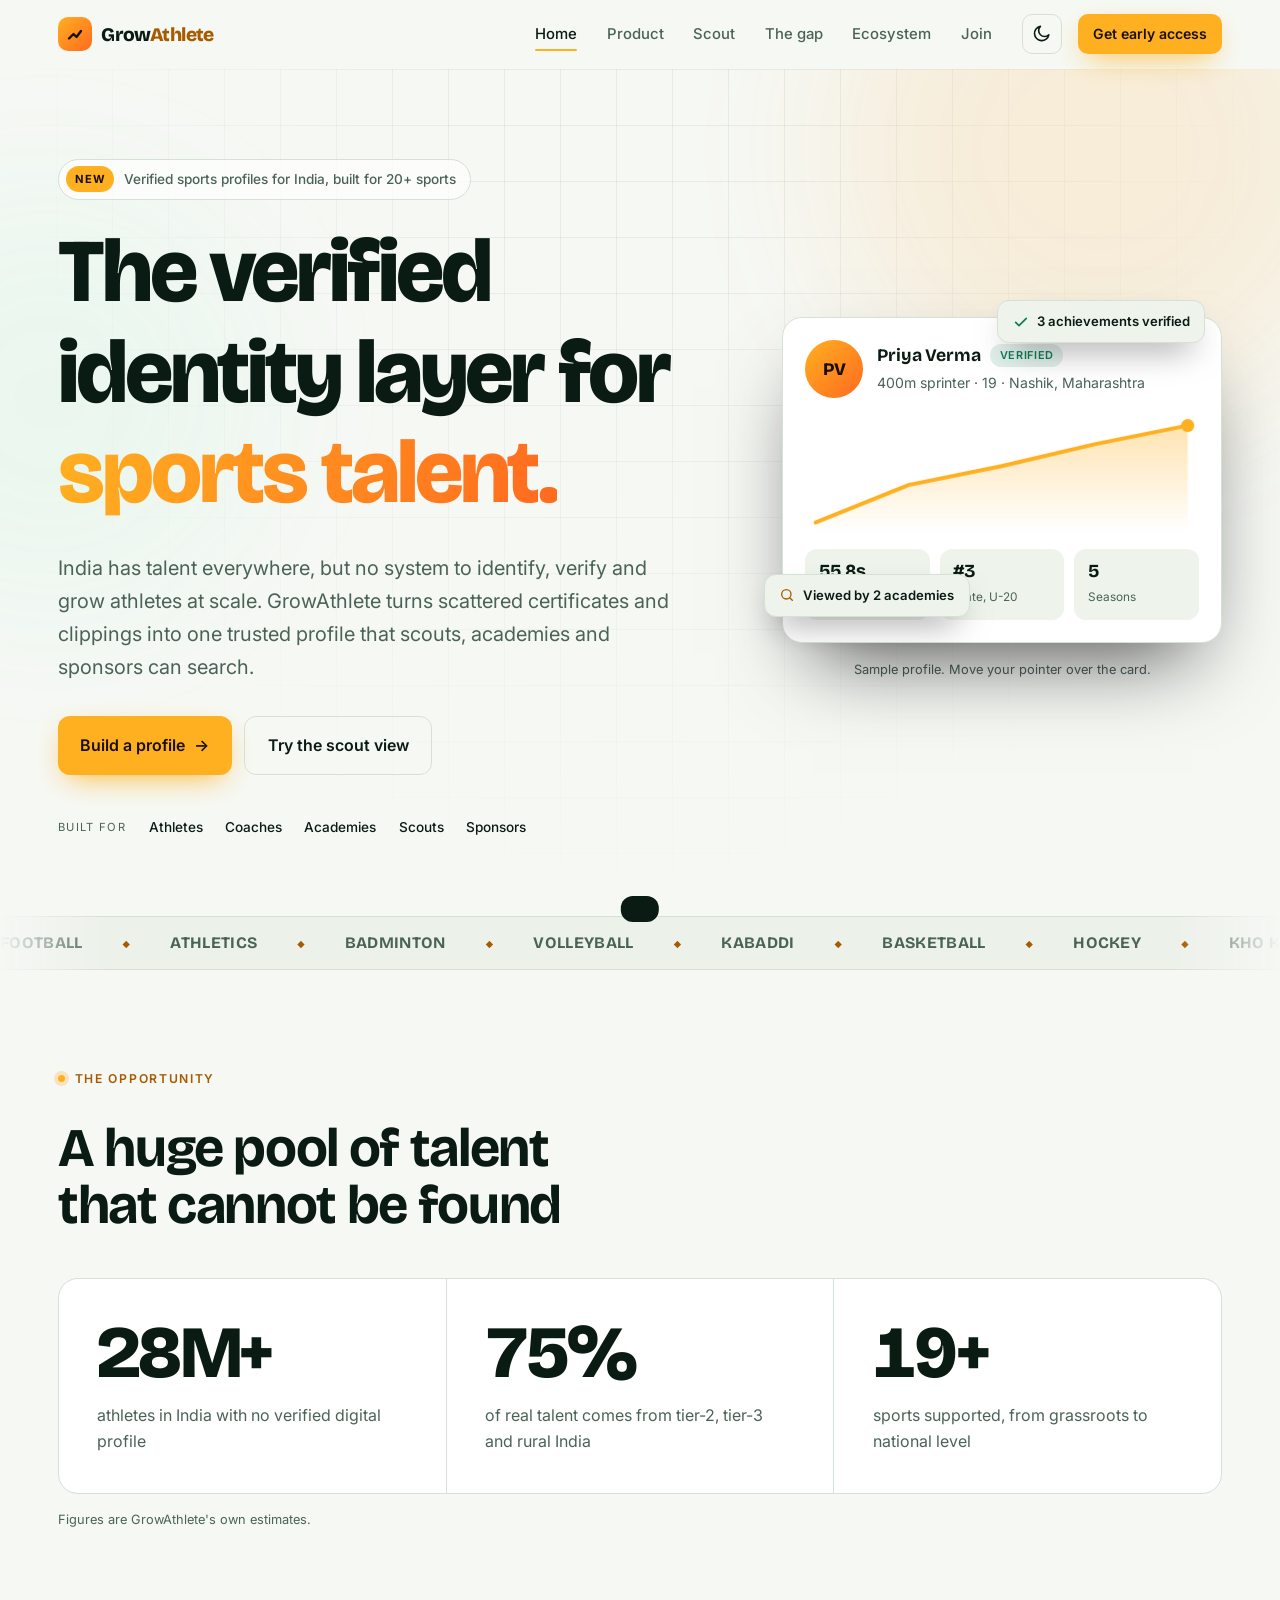
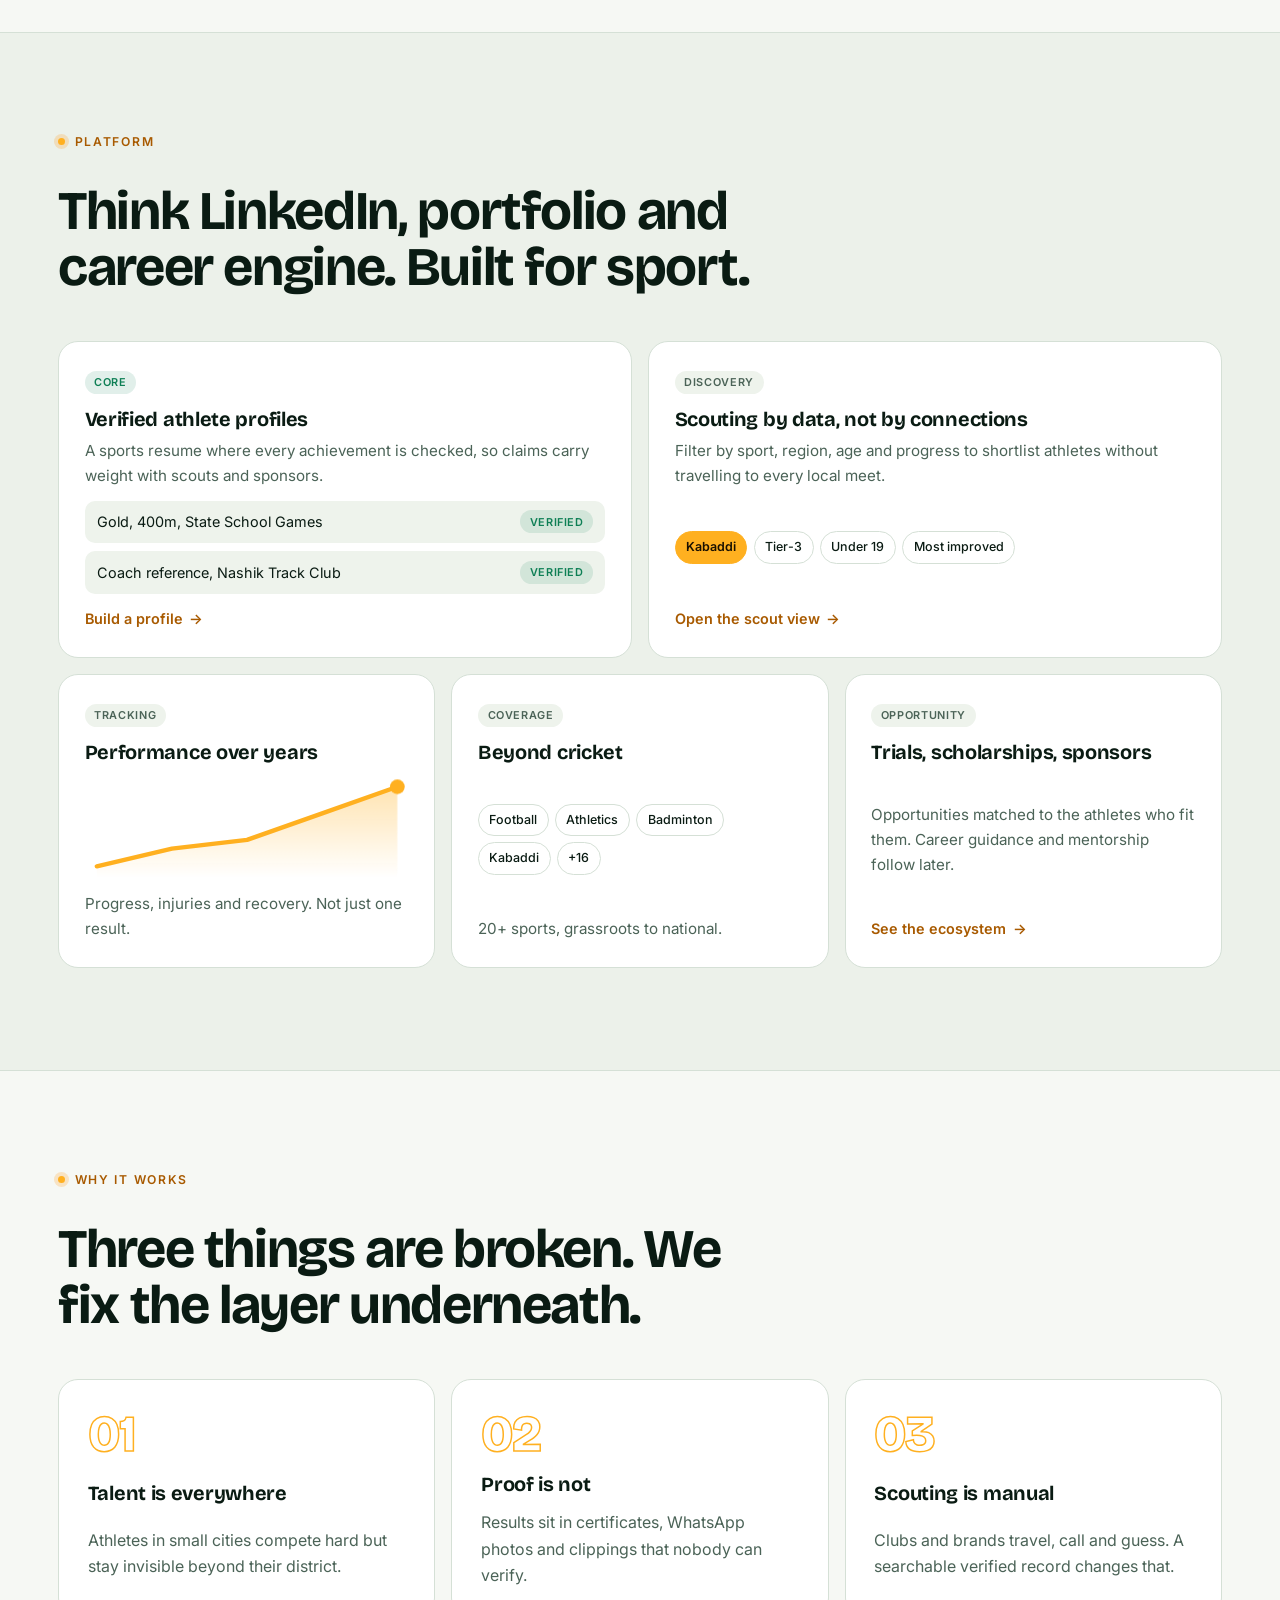
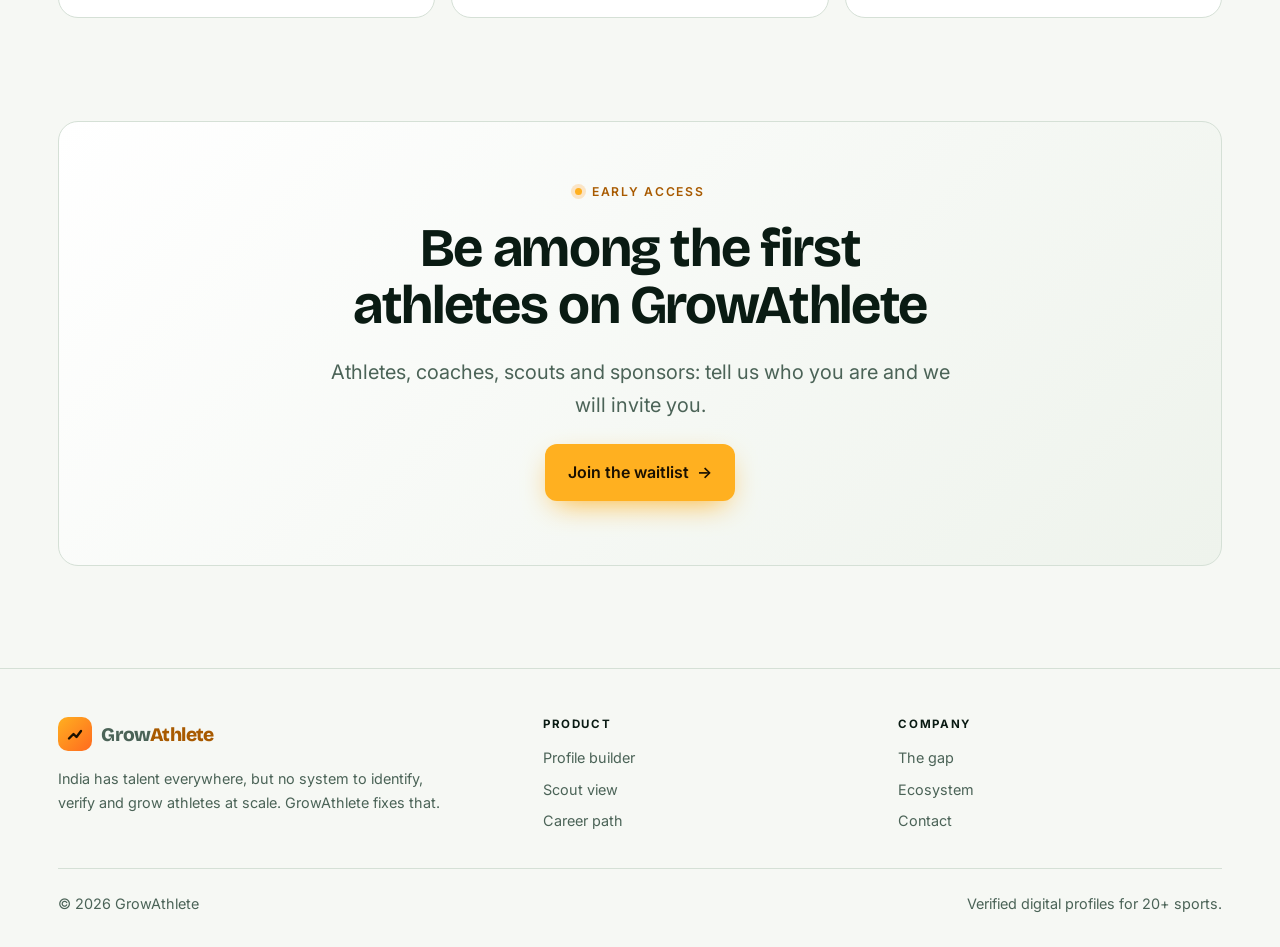
==== index.html @ 87b1ee72 "Add GrowAthlete multi-page website Six pages (home, product, scout, the gap, ecosystem, join) with s" ====
<!doctype html>
<html lang="en">
<head>
<meta charset="utf-8">
<meta name="viewport" content="width=device-width, initial-scale=1">
<title>GrowAthlete | The verified identity layer for sports talent</title>
<meta name="description" content="GrowAthlete creates verified digital profiles for athletes across 20+ sports, so coaches, academies, scouts and sponsors can find talent anywhere in India.">
<link rel="preconnect" href="https://fonts.googleapis.com">
<link rel="preconnect" href="https://fonts.gstatic.com" crossorigin>
<link href="https://fonts.googleapis.com/css2?family=Bricolage+Grotesque:wght@600;700;800&family=Inter:wght@400;500;600&display=swap" rel="stylesheet">
<link rel="stylesheet" href="css/style.css">
<script src="js/theme.js"></script>
</head>
<body data-page="home">
<div id="site-header"></div>

<main>
<section class="hero">
  <div class="bgfx"><div class="blob a"></div><div class="blob b"></div></div>
  <div class="wrap hero-grid">
    <div>
      <p class="badge"><b>New</b> Verified sports profiles for India, built for 20+ sports</p>
      <h1>
        <span class="l"><span style="--d:0">The verified</span></span>
        <span class="l"><span style="--d:1">identity layer for</span></span>
        <span class="l"><span style="--d:2" class="grad">sports talent.</span></span>
      </h1>
      <p class="lede">India has talent everywhere, but no system to identify, verify and grow athletes at scale. GrowAthlete turns scattered certificates and clippings into one trusted profile that scouts, academies and sponsors can search.</p>
      <div class="cta">
        <a class="btn btn-primary" href="product.html">Build a profile <span class="arr">→</span></a>
        <a class="btn btn-line" href="scout.html">Try the scout view</a>
      </div>
      <div class="built"><span>Built for</span><b>Athletes</b><b>Coaches</b><b>Academies</b><b>Scouts</b><b>Sponsors</b></div>
    </div>
    <div class="stage" id="stage">
      <div class="card hcard" id="hcard">
        <span class="float f1"><svg width="16" height="16" style="color:var(--good)"><use href="#i-check"/></svg>3 achievements verified</span>
        <div class="pc-head">
          <div class="av">PV</div>
          <div>
            <div class="pc-name">Priya Verma <span class="pill good">Verified</span></div>
            <p class="pc-meta">400m sprinter · 19 · Nashik, Maharashtra</p>
          </div>
        </div>
        <div id="hspark" style="margin-top:1.1rem"></div>
        <div class="kv">
          <div><strong>55.8s</strong><span>Personal best</span></div>
          <div><strong>#3</strong><span>State, U-20</span></div>
          <div><strong>5</strong><span>Seasons</span></div>
        </div>
        <span class="float f2"><svg width="16" height="16" style="color:var(--accent-text)"><use href="#i-search"/></svg>Viewed by 2 academies</span>
      </div>
      <p class="note" style="text-align:center;margin-top:1rem">Sample profile. Move your pointer over the card.</p>
    </div>
  </div>
</section>

<div class="marq" aria-hidden="true"><div class="marq-track" id="marq"></div></div>

<section>
  <div class="wrap">
    <div class="head reveal"><p class="tag">The opportunity</p><h2>A huge pool of talent that cannot be found</h2></div>
    <div class="stats reveal">
      <div class="stat spot"><strong data-count="30" data-suffix="M+">30M+</strong><p>athletes in India with no verified digital profile</p></div>
      <div class="stat spot"><strong data-count="80" data-suffix="%">80%</strong><p>of real talent comes from tier-2, tier-3 and rural India</p></div>
      <div class="stat spot"><strong data-count="20" data-suffix="+">20+</strong><p>sports supported, from grassroots to national level</p></div>
    </div>
    <p class="src reveal">Figures are GrowAthlete's own estimates.</p>
  </div>
</section>

<section class="alt">
  <div class="wrap">
    <div class="head reveal"><p class="tag">Platform</p><h2>Think LinkedIn, portfolio and career engine. Built for sport.</h2></div>
    <div class="bento">
      <a class="card cell spot c1 reveal" href="product.html" style="--i:0">
        <div><span class="pill good">Core</span><h3 style="margin-top:.9rem">Verified athlete profiles</h3><p style="margin-top:.5rem">A sports resume where every achievement is checked, so claims carry weight with scouts and sponsors.</p></div>
        <ul class="alist" style="margin:0"><li><span class="t">Gold, 400m, State School Games</span><span class="pill good">Verified</span></li><li><span class="t">Coach reference, Nashik Track Club</span><span class="pill good">Verified</span></li></ul>
        <span class="go">Build a profile <i>→</i></span>
      </a>
      <a class="card cell spot c2 reveal" href="scout.html" style="--i:1">
        <div><span class="pill">Discovery</span><h3 style="margin-top:.9rem">Scouting by data, not by connections</h3><p style="margin-top:.5rem">Filter by sport, region, age and progress to shortlist athletes without travelling to every local meet.</p></div>
        <div class="mini"><span class="chip" aria-pressed="true">Kabaddi</span><span class="chip">Tier-3</span><span class="chip">Under 19</span><span class="chip">Most improved</span></div>
        <span class="go">Open the scout view <i>→</i></span>
      </a>
      <a class="card cell spot c3 reveal" href="product.html" style="--i:2">
        <div><span class="pill">Tracking</span><h3 style="margin-top:.9rem">Performance over years</h3></div>
        <div id="bspark"></div>
        <p>Progress, injuries and recovery. Not just one result.</p>
      </a>
      <a class="card cell spot c4 reveal" href="scout.html" style="--i:3">
        <div><span class="pill">Coverage</span><h3 style="margin-top:.9rem">Beyond cricket</h3></div>
        <div class="mini"><span class="chip">Football</span><span class="chip">Athletics</span><span class="chip">Badminton</span><span class="chip">Kabaddi</span><span class="chip">+16</span></div>
        <p>20+ sports, grassroots to national.</p>
      </a>
      <a class="card cell spot c5 reveal" href="ecosystem.html" style="--i:4">
        <div><span class="pill">Opportunity</span><h3 style="margin-top:.9rem">Trials, scholarships, sponsors</h3></div>
        <p>Opportunities matched to the athletes who fit them. Career guidance and mentorship follow later.</p>
        <span class="go">See the ecosystem <i>→</i></span>
      </a>
    </div>
  </div>
</section>

<section>
  <div class="wrap">
    <div class="head reveal"><p class="tag">Why it works</p><h2>Three things are broken. We fix the layer underneath.</h2></div>
    <div class="thesis">
      <div class="card th spot reveal" style="--i:0"><span class="n">01</span><h3>Talent is everywhere</h3><p>Athletes in small cities compete hard but stay invisible beyond their district.</p></div>
      <div class="card th spot reveal" style="--i:1"><span class="n">02</span><h3>Proof is not</h3><p>Results sit in certificates, WhatsApp photos and clippings that nobody can verify.</p></div>
      <div class="card th spot reveal" style="--i:2"><span class="n">03</span><h3>Scouting is manual</h3><p>Clubs and brands travel, call and guess. A searchable verified record changes that.</p></div>
    </div>
  </div>
</section>

<section style="padding-top:0">
  <div class="wrap">
    <div class="card cta-band reveal">
      <p class="tag" style="margin:0">Early access</p>
      <h2>Be among the first athletes on GrowAthlete</h2>
      <p class="lede">Athletes, coaches, scouts and sponsors: tell us who you are and we will invite you.</p>
      <a class="btn btn-primary" href="join.html">Join the waitlist <span class="arr">→</span></a>
    </div>
  </div>
</section>
</main>

<div id="site-footer"></div>
<script src="js/data.js"></script>
<script src="js/main.js"></script>
<script src="js/home.js"></script>
</body>
</html>
---- css/style.css ----
/* GrowAthlete shared styles.
   Concept: investor-grade product site. Near-black pitch ground, a faint engineering grid, one floodlight-gold accent,
   big grotesque headlines, bento layouts and live product demos instead of stock imagery. */
:root {
  --bg: #06100C;
  --bg2: #0A1812;
  --surface: #0F2119;
  --surface2: #15302A;
  --ink: #EEF6F1;
  --ink-soft: #94AEA0;
  --line: #1E3A2E;
  --accent: #FFB020;
  --accent2: #FF6A1F;
  --accent-ink: #1A1000;
  --accent-text: #FFB020;
  --good: #4FE3A0;
  --good-bg: rgba(79, 227, 160, .14);
  --warn: #FF8A5C;
  --glow: rgba(255, 176, 32, .18);
  --grid: rgba(238, 246, 241, .05);
  --font-display: "Bricolage Grotesque", "Arial Black", system-ui, sans-serif;
  --font-body: "Inter", system-ui, -apple-system, "Segoe UI", sans-serif;
  --radius: 20px;
  color-scheme: dark;
}
@media (prefers-color-scheme: light) {
  :root:not([data-theme="dark"]) {
    --bg: #F6F8F4; --bg2: #ECF1EA; --surface: #FFFFFF; --surface2: #EEF3EC; --ink: #0A1B13; --ink-soft: #4B6357;
    --line: #D5E0D6; --accent-text: #A85A00; --good: #0E7F55; --good-bg: rgba(14, 127, 85, .12); --warn: #C2461A;
    --glow: rgba(255, 150, 20, .22); --grid: rgba(10, 27, 19, .06); color-scheme: light;
  }
}
:root[data-theme="light"] {
  --bg: #F6F8F4; --bg2: #ECF1EA; --surface: #FFFFFF; --surface2: #EEF3EC; --ink: #0A1B13; --ink-soft: #4B6357;
  --line: #D5E0D6; --accent-text: #A85A00; --good: #0E7F55; --good-bg: rgba(14, 127, 85, .12); --warn: #C2461A;
  --glow: rgba(255, 150, 20, .22); --grid: rgba(10, 27, 19, .06); color-scheme: light;
}

*, *::before, *::after { box-sizing: border-box; }
html { scroll-behavior: smooth; scroll-padding-top: 5.5rem; }
body { margin: 0; background: var(--bg); color: var(--ink); font: 400 1rem/1.65 var(--font-body); -webkit-font-smoothing: antialiased; overflow-x: hidden; }
img, svg { max-width: 100%; }
button, input, select { font: inherit; color: inherit; }
button { cursor: pointer; }
a { color: inherit; }
p { margin: 0; }
:focus-visible { outline: 3px solid var(--accent); outline-offset: 3px; border-radius: 6px; }
h1, h2, h3, h4 { font-family: var(--font-display); margin: 0; text-wrap: balance; line-height: 1.04; font-weight: 700; letter-spacing: -.025em; }
h1 { font-size: clamp(2.6rem, 7vw, 5.6rem); font-weight: 800; letter-spacing: -.035em; }
h2 { font-size: clamp(2rem, 4.4vw, 3.4rem); }
h3 { font-size: 1.25rem; letter-spacing: -.015em; }
.wrap { width: 100%; max-width: 1200px; margin-inline: auto; padding-inline: max(18px, env(safe-area-inset-left, 0px)) max(18px, env(safe-area-inset-right, 0px)); }
section { padding-block: clamp(3.5rem, 8vw, 6.5rem); position: relative; }
.alt { background: var(--bg2); border-block: 1px solid var(--line); }
.tag { display: inline-flex; align-items: center; gap: .6rem; font: 600 .76rem/1 var(--font-body); letter-spacing: .14em; text-transform: uppercase; color: var(--accent-text); margin-bottom: 1.1rem; }
.tag::before { content: ""; width: 7px; height: 7px; border-radius: 50%; background: var(--accent); box-shadow: 0 0 0 4px var(--glow); animation: pulse 2.4s ease-in-out infinite; }
@keyframes pulse { 50% { box-shadow: 0 0 0 8px transparent; } }
.lede { color: var(--ink-soft); font-size: clamp(1.05rem, 1.6vw, 1.25rem); max-width: 40rem; }
.head { margin-bottom: 2.8rem; max-width: 48rem; display: grid; gap: 1.1rem; }
.grad { background: linear-gradient(100deg, var(--accent), var(--accent2)); -webkit-background-clip: text; background-clip: text; color: transparent; }

/* Page chrome: progress bar, curtain */
.progress { position: fixed; top: 0; left: 0; height: 3px; width: 100%; transform-origin: 0 50%; transform: scaleX(0); background: linear-gradient(90deg, var(--accent), var(--accent2)); z-index: 80; }
.curtain { display: none; }
.js .curtain { display: block; position: fixed; inset: 0; z-index: 100; background: var(--accent); transform: translateY(100%); pointer-events: none; display: grid; place-items: center; }
.curtain span { font: 800 clamp(1.6rem, 4vw, 2.6rem) var(--font-display); color: var(--accent-ink); letter-spacing: -.03em; }
.curtain.cover { transform: none; transition: none; pointer-events: auto; }
.curtain.done { transform: translateY(-100%); transition: transform .65s cubic-bezier(.77, 0, .18, 1); }
.curtain.in { transform: none; transition: transform .45s cubic-bezier(.77, 0, .18, 1); pointer-events: auto; }

/* Buttons, chips, pills */
.btn { position: relative; overflow: hidden; display: inline-flex; align-items: center; justify-content: center; gap: .55rem; border: 0; border-radius: 12px; padding: .95rem 1.4rem; font-weight: 600; text-decoration: none; transition: transform .2s, box-shadow .2s, border-color .2s, background .2s; white-space: nowrap; }
.btn-primary { background: var(--accent); color: var(--accent-ink); box-shadow: 0 10px 30px -10px var(--accent); }
.btn-primary::after { content: ""; position: absolute; inset: 0; background: linear-gradient(105deg, transparent 30%, rgba(255, 255, 255, .5) 50%, transparent 70%); transform: translateX(-120%); }
.btn-primary:hover { transform: translateY(-2px); box-shadow: 0 16px 36px -10px var(--accent); }
.btn-primary:hover::after { transform: translateX(120%); transition: transform .7s; }
.btn-line { background: transparent; border: 1.5px solid var(--line); color: var(--ink); }
.btn-line:hover { border-color: var(--ink-soft); background: var(--surface); }
.btn-sm { padding: .55rem .95rem; font-size: .88rem; border-radius: 10px; }
.btn .arr { transition: transform .2s; } .btn:hover .arr { transform: translateX(4px); }
.chip { border: 1.5px solid var(--line); background: transparent; border-radius: 999px; padding: .5rem .95rem; font-weight: 500; font-size: .9rem; transition: all .18s; }
.chip:hover { border-color: var(--ink-soft); transform: translateY(-1px); }
.chip[aria-pressed="true"], .chip[aria-selected="true"] { background: var(--accent); border-color: var(--accent); color: var(--accent-ink); font-weight: 600; }
.pill { display: inline-flex; align-items: center; gap: .35rem; font: 600 .68rem/1 var(--font-body); letter-spacing: .06em; text-transform: uppercase; padding: .38rem .6rem; border-radius: 999px; background: var(--surface2); color: var(--ink-soft); }
.pill.good { background: var(--good-bg); color: var(--good); }
.pill.warn { background: rgba(255, 138, 92, .15); color: var(--warn); }
.card { background: var(--surface); border: 1px solid var(--line); border-radius: var(--radius); }
.spot { position: relative; overflow: hidden; }
.spot::before { content: ""; position: absolute; inset: 0; background: radial-gradient(420px circle at var(--mx, 50%) var(--my, 0%), var(--glow), transparent 60%); opacity: 0; transition: opacity .3s; pointer-events: none; }
.spot:hover::before { opacity: 1; }
.spot > * { position: relative; }

/* Header */
header.site { position: sticky; top: 0; z-index: 50; border-bottom: 1px solid transparent; transition: background .3s, border-color .3s, backdrop-filter .3s; }
header.site.scrolled { background: color-mix(in srgb, var(--bg) 78%, transparent); backdrop-filter: blur(16px) saturate(1.4); border-color: var(--line); }
.nav { display: flex; align-items: center; gap: 1rem; padding-block: .85rem; }
.logo { font: 800 1.2rem var(--font-display); letter-spacing: -.03em; text-decoration: none; display: inline-flex; align-items: center; gap: .6rem; margin-right: auto; }
.logo i { width: 2.1rem; height: 2.1rem; border-radius: 10px; background: linear-gradient(135deg, var(--accent), var(--accent2)); display: grid; place-items: center; }
.logo b { color: var(--accent-text); font-weight: 800; }
.links { display: flex; gap: .15rem; }
.links a { text-decoration: none; padding: .5rem .85rem; border-radius: 10px; font-weight: 500; font-size: .93rem; color: var(--ink-soft); position: relative; transition: color .2s, background .2s; }
.links a:hover { color: var(--ink); background: var(--surface); }
.links a.on { color: var(--ink); }
.links a.on::after { content: ""; position: absolute; left: .85rem; right: .85rem; bottom: .2rem; height: 2px; background: var(--accent); border-radius: 2px; }
.icon-btn { width: 2.5rem; height: 2.5rem; border-radius: 10px; border: 1.5px solid var(--line); background: transparent; display: grid; place-items: center; transition: border-color .2s, transform .2s; }
.icon-btn:hover { border-color: var(--ink-soft); transform: rotate(12deg); }
.icon-btn svg { width: 1.2rem; height: 1.2rem; }
.burger { display: none; }
@media (max-width: 960px) {
  .burger { display: grid; }
  .links { position: absolute; top: 100%; left: 0; right: 0; flex-direction: column; background: var(--bg); border-bottom: 1px solid var(--line); padding: .6rem max(18px, env(safe-area-inset-left, 0px)) 1rem; display: none; }
  header.site.open .links { display: flex; animation: drop .25s ease-out; }
  header.site.open { background: var(--bg); }
  .links a { padding: .8rem .6rem; font-size: 1.05rem; }
  .links a.on::after { display: none; } .links a.on { color: var(--accent-text); }
  .nav .btn-sm { display: none; }
}
@keyframes drop { from { opacity: 0; transform: translateY(-8px); } }

/* Backdrop: grid + aurora */
.bgfx { position: absolute; inset: 0; overflow: hidden; pointer-events: none; }
.bgfx::before { content: ""; position: absolute; inset: 0; background-image: linear-gradient(var(--grid) 1px, transparent 1px), linear-gradient(90deg, var(--grid) 1px, transparent 1px); background-size: 56px 56px; mask-image: radial-gradient(ellipse at 50% 0%, #000 20%, transparent 72%); -webkit-mask-image: radial-gradient(ellipse at 50% 0%, #000 20%, transparent 72%); }
.blob { position: absolute; border-radius: 50%; filter: blur(80px); opacity: .55; animation: drift 18s ease-in-out infinite alternate; }
.blob.a { width: 520px; height: 520px; background: var(--glow); top: -180px; right: -80px; }
.blob.b { width: 420px; height: 420px; background: rgba(79, 227, 160, .12); top: 120px; left: -160px; animation-duration: 24s; animation-direction: alternate-reverse; }
@keyframes drift { to { transform: translate(60px, 40px) scale(1.15); } }

/* Hero */
.hero { padding-block: clamp(3rem, 7vw, 6rem) clamp(3rem, 6vw, 5rem); overflow: hidden; }
.hero-grid { position: relative; display: grid; grid-template-columns: minmax(0, 1.2fr) minmax(0, .8fr); gap: clamp(2rem, 5vw, 4rem); align-items: center; }
.badge { display: inline-flex; align-items: center; gap: .6rem; padding: .4rem .9rem .4rem .45rem; border: 1px solid var(--line); border-radius: 999px; background: color-mix(in srgb, var(--surface) 70%, transparent); font-size: .85rem; font-weight: 500; color: var(--ink-soft); margin-bottom: 1.6rem; }
.badge b { background: var(--accent); color: var(--accent-ink); font-size: .7rem; letter-spacing: .08em; text-transform: uppercase; padding: .25rem .55rem; border-radius: 999px; }
.hero h1 .l { display: block; overflow: hidden; padding-bottom: .08em; }
.hero h1 .l > span { display: inline-block; animation: rise .9s cubic-bezier(.2, .8, .2, 1) both; animation-delay: calc(var(--d, 0) * 110ms + 350ms); }
@keyframes rise { from { transform: translateY(105%); } }
.hero .lede { margin-top: 1.6rem; animation: fade .8s .9s both; }
.cta { display: flex; flex-wrap: wrap; gap: .8rem; margin-top: 2rem; animation: fade .8s 1.05s both; }
@keyframes fade { from { opacity: 0; transform: translateY(14px); } }
.built { margin-top: 2.6rem; display: flex; flex-wrap: wrap; gap: .5rem 1.4rem; align-items: center; color: var(--ink-soft); font-size: .85rem; animation: fade .8s 1.2s both; }
.built span { text-transform: uppercase; letter-spacing: .12em; font-size: .7rem; }
.built b { font-weight: 500; color: var(--ink); }
.stage { perspective: 1100px; position: relative; }
.hcard { padding: 1.4rem; transition: transform .25s ease-out; transform-style: preserve-3d; box-shadow: 0 40px 80px -30px rgba(0, 0, 0, .7); animation: fade 1s .6s both; }
.hcard .float { position: absolute; padding: .6rem .9rem; border-radius: 12px; font-weight: 600; font-size: .82rem; display: flex; gap: .5rem; align-items: center; background: var(--surface2); border: 1px solid var(--line); box-shadow: 0 16px 34px -14px rgba(0, 0, 0, .6); transform: translateZ(50px); animation: bob 5s ease-in-out infinite; z-index: 2; }
.hcard .f1 { top: -1.1rem; right: 1rem; } .hcard .f2 { bottom: 1.6rem; left: -1.2rem; animation-delay: -2.5s; }
@keyframes bob { 50% { translate: 0 -8px; } }
@media (max-width: 960px) { .hero-grid { grid-template-columns: 1fr; } .hcard .f2 { left: .4rem; } }

.marq { border-block: 1px solid var(--line); background: var(--bg2); overflow: hidden; padding-block: 1.05rem; mask-image: linear-gradient(90deg, transparent, #000 8%, #000 92%, transparent); -webkit-mask-image: linear-gradient(90deg, transparent, #000 8%, #000 92%, transparent); }
.marq-track { display: flex; gap: 2.5rem; width: max-content; animation: marq 45s linear infinite; font: 700 1rem var(--font-display); color: var(--ink-soft); text-transform: uppercase; letter-spacing: .02em; }
.marq:hover .marq-track { animation-play-state: paused; }
.marq-track span::after { content: "◆"; margin-left: 2.5rem; color: var(--accent-text); font-size: .6em; vertical-align: .2em; }
@keyframes marq { to { transform: translateX(-50%); } }

/* Stats */
.stats { display: grid; grid-template-columns: repeat(3, minmax(0, 1fr)); gap: 1px; background: var(--line); border: 1px solid var(--line); border-radius: var(--radius); overflow: hidden; }
.stat { background: var(--surface); padding: clamp(1.5rem, 3vw, 2.4rem); }
.stat strong { display: block; font: 800 clamp(2.8rem, 6vw, 4.6rem)/1 var(--font-display); letter-spacing: -.04em; font-variant-numeric: tabular-nums; }
.stat p { color: var(--ink-soft); margin-top: .7rem; max-width: 18rem; }
.src { margin-top: .9rem; font-size: .8rem; color: var(--ink-soft); }
@media (max-width: 760px) { .stats { grid-template-columns: 1fr; } }

/* Bento */
.bento { display: grid; grid-template-columns: repeat(6, minmax(0, 1fr)); gap: 1rem; }
.cell { padding: 1.6rem; display: grid; gap: .8rem; align-content: space-between; text-decoration: none; transition: transform .25s, border-color .25s; min-height: 250px; }
.cell:hover { transform: translateY(-5px); border-color: var(--accent); }
.cell h3 { margin-top: .2rem; } .cell p { color: var(--ink-soft); font-size: .95rem; }
.cell .go { font-weight: 600; font-size: .9rem; color: var(--accent-text); display: inline-flex; gap: .4rem; align-items: center; }
.cell .go i { font-style: normal; transition: transform .2s; } .cell:hover .go i { transform: translateX(5px); }
.c1 { grid-column: span 3; } .c2 { grid-column: span 3; } .c3 { grid-column: span 2; } .c4 { grid-column: span 2; } .c5 { grid-column: span 2; }
.mini { display: flex; flex-wrap: wrap; gap: .4rem; }
.mini .chip { font-size: .78rem; padding: .3rem .65rem; pointer-events: none; }
@media (max-width: 900px) { .bento { grid-template-columns: repeat(2, minmax(0, 1fr)); } .c1, .c2 { grid-column: span 2; } .c3, .c4, .c5 { grid-column: span 1; } }
@media (max-width: 560px) { .bento { grid-template-columns: 1fr; } .c1, .c2, .c3, .c4, .c5 { grid-column: auto; } }

/* Thesis */
.thesis { display: grid; grid-template-columns: repeat(3, minmax(0, 1fr)); gap: 1rem; }
.th { padding: 1.8rem; display: grid; gap: .9rem; }
.th .n { font: 800 3.2rem/1 var(--font-display); color: transparent; -webkit-text-stroke: 1.5px var(--accent); letter-spacing: -.04em; }
.th p { color: var(--ink-soft); }
@media (max-width: 860px) { .thesis { grid-template-columns: 1fr; } }

/* Sub-page hero */
.phero { padding-block: clamp(3.2rem, 7vw, 5.5rem) clamp(2rem, 4vw, 3rem); overflow: hidden; }
.phero .wrap { position: relative; }
.phero h1 { font-size: clamp(2.4rem, 5.6vw, 4.4rem); max-width: 18ch; }
.phero .lede { margin-top: 1.4rem; }
.crumbs { font-size: .85rem; color: var(--ink-soft); margin-bottom: 1.4rem; display: flex; gap: .5rem; }
.crumbs a { text-decoration: none; } .crumbs a:hover { color: var(--ink); }

/* Profile card parts */
.pc-head { display: flex; gap: .9rem; align-items: center; }
.av { width: 3.6rem; height: 3.6rem; border-radius: 50%; display: grid; place-items: center; font: 800 1.1rem var(--font-display); background: linear-gradient(135deg, var(--accent), var(--accent2)); color: var(--accent-ink); flex: none; }
.pc-name { font: 700 1.1rem/1.2 var(--font-display); letter-spacing: -.01em; display: flex; flex-wrap: wrap; gap: .4rem .6rem; align-items: center; }
.pc-meta { color: var(--ink-soft); font-size: .88rem; margin-top: .2rem; }
.spark { width: 100%; height: auto; display: block; overflow: visible; }
.spark .ln { stroke-dasharray: 1; stroke-dashoffset: 1; animation: draw 1.4s .3s cubic-bezier(.3, .7, .2, 1) forwards; }
.spark .ar, .spark .dt { opacity: 0; animation: fade2 .8s 1.1s forwards; }
@keyframes draw { to { stroke-dashoffset: 0; } } @keyframes fade2 { to { opacity: 1; } }
.kv { display: grid; grid-template-columns: repeat(3, minmax(0, 1fr)); gap: .6rem; margin-top: 1rem; }
.kv div { background: var(--surface2); border-radius: 12px; padding: .75rem .85rem; }
.kv strong { display: block; font: 700 1.15rem/1.1 var(--font-display); font-variant-numeric: tabular-nums; }
.kv span { font-size: .74rem; color: var(--ink-soft); }
.alist { list-style: none; padding: 0; margin: 1rem 0 0; display: grid; gap: .5rem; }
.alist li { display: flex; gap: .6rem; align-items: center; font-size: .9rem; padding: .6rem .75rem; background: var(--surface2); border-radius: 10px; animation: pop .4s cubic-bezier(.2, .8, .2, 1); }
.alist li span.t { flex: 1; min-width: 0; overflow-wrap: anywhere; }
@keyframes pop { from { opacity: 0; transform: translateY(8px) scale(.97); } }

/* Forms */
.field { display: grid; gap: .45rem; }
.field label, .field .lab { font-weight: 600; font-size: .85rem; color: var(--ink-soft); display: flex; justify-content: space-between; }
.input { width: 100%; padding: .85rem 1rem; border-radius: 12px; border: 1.5px solid var(--line); background: var(--bg); transition: border-color .2s, box-shadow .2s; }
.input:focus { outline: none; border-color: var(--accent); box-shadow: 0 0 0 4px var(--glow); }
input[type=range] { width: 100%; accent-color: var(--accent); }
.row2 { display: grid; grid-template-columns: 1fr 1fr; gap: .8rem; }
.add { display: flex; gap: .5rem; } .add .input { flex: 1; min-width: 0; }
.meter { height: 10px; border-radius: 99px; background: var(--surface2); overflow: hidden; }
.meter i { display: block; height: 100%; width: 0; background: linear-gradient(90deg, var(--warn), var(--accent), var(--good)); border-radius: 99px; transition: width .7s cubic-bezier(.2, .8, .2, 1); }
.spin { width: .8rem; height: .8rem; border: 2px solid currentColor; border-right-color: transparent; border-radius: 50%; animation: rot .7s linear infinite; display: inline-block; }
@keyframes rot { to { transform: rotate(360deg); } }
.note { font-size: .8rem; color: var(--ink-soft); }
.chips { display: flex; flex-wrap: wrap; gap: .5rem; }

/* Builder */
.builder { display: grid; grid-template-columns: minmax(0, .95fr) minmax(0, 1.05fr); gap: 1.5rem; align-items: start; }
.form-card { padding: 1.6rem; display: grid; gap: 1.2rem; }
.pc { padding: 1.5rem; position: sticky; top: 5.5rem; transition: transform .25s ease-out; }
.strength { margin-top: 1.2rem; display: grid; gap: .55rem; }
.strength-top { display: flex; justify-content: space-between; align-items: center; font-weight: 600; font-size: .9rem; }
.share { display: flex; gap: .5rem; margin-top: 1rem; flex-wrap: wrap; }
@media (max-width: 900px) { .builder { grid-template-columns: 1fr; } .pc { position: static; } }

/* Explorer */
.explorer { padding: 1.3rem; }
.filters { display: grid; gap: 1rem; padding: .4rem .3rem 1.3rem; border-bottom: 1px solid var(--line); margin-bottom: 1.3rem; }
.frow { display: grid; grid-template-columns: 1.3fr repeat(3, minmax(0, 1fr)); gap: 1rem; align-items: end; }
.meta-bar { display: flex; flex-wrap: wrap; justify-content: space-between; gap: .6rem; font-size: .9rem; color: var(--ink-soft); margin-bottom: 1rem; }
.grid { display: grid; grid-template-columns: repeat(auto-fill, minmax(270px, 1fr)); gap: 1rem; }
.ath { padding: 1.2rem; display: grid; gap: .85rem; min-width: 0; transition: transform .25s, border-color .25s; animation: pop .5s cubic-bezier(.2, .8, .2, 1) both; animation-delay: calc(var(--i, 0) * 45ms); }
.ath:hover { transform: translateY(-4px); border-color: var(--accent); }
.ath .st { font: 700 .98rem var(--font-display); letter-spacing: -.01em; }
.row-f { display: flex; gap: .5rem; align-items: center; justify-content: space-between; flex-wrap: wrap; }
.star { border: 1.5px solid var(--line); background: transparent; border-radius: 10px; padding: .5rem .8rem; font-weight: 600; font-size: .85rem; transition: all .18s; }
.star:hover { border-color: var(--ink-soft); }
.star[aria-pressed="true"] { background: var(--accent); border-color: var(--accent); color: var(--accent-ink); }
.empty { grid-column: 1 / -1; padding: 3rem 1rem; text-align: center; color: var(--ink-soft); }
.tray { margin-top: 1.2rem; padding: 1rem 1.1rem; border-radius: 14px; background: var(--surface2); display: flex; flex-wrap: wrap; gap: .6rem; align-items: center; animation: pop .3s; }
.tray .chip { padding: .35rem .7rem; font-size: .84rem; }
@media (max-width: 960px) { .frow { grid-template-columns: 1fr 1fr; } .frow .field:first-child { grid-column: 1 / -1; } }
@media (max-width: 560px) { .frow { grid-template-columns: 1fr; } }

/* Dialog */
dialog { background: var(--surface); color: var(--ink); border: 1px solid var(--line); border-radius: 24px; padding: 0; width: min(620px, calc(100% - 28px)); max-height: calc(100% - 28px); box-shadow: 0 40px 100px -20px rgba(0, 0, 0, .8); }
dialog[open] { animation: dlg .35s cubic-bezier(.2, .8, .2, 1); }
@keyframes dlg { from { opacity: 0; transform: translateY(24px) scale(.96); } }
dialog::backdrop { background: rgba(2, 8, 5, .7); backdrop-filter: blur(5px); }
.dlg { padding: 1.6rem; }
.dlg-top { display: flex; justify-content: space-between; align-items: start; gap: 1rem; }
.dlg-actions { display: flex; flex-wrap: wrap; gap: .6rem; margin-top: 1.4rem; }
.dlg h4 { font: 700 .75rem var(--font-body); letter-spacing: .12em; text-transform: uppercase; color: var(--ink-soft); margin: 1.3rem 0 .6rem; }
.cmp { display: grid; grid-template-columns: 1fr 1fr; gap: 1rem; margin-top: 1.2rem; }
.cmp > div { background: var(--surface2); border-radius: 16px; padding: 1rem; display: grid; gap: .7rem; align-content: start; min-width: 0; }
.bar { display: grid; gap: .25rem; font-size: .8rem; color: var(--ink-soft); }
.bar i { display: block; height: 8px; border-radius: 6px; background: var(--line); overflow: hidden; }
.bar i b { display: block; height: 100%; background: var(--accent); border-radius: 6px; transition: width .8s cubic-bezier(.2, .8, .2, 1); width: 0; }
.bar.win i b { background: var(--good); }
@media (max-width: 520px) { .cmp { grid-template-columns: 1fr; } }

/* Gap page: merge stage + accordion */
.seg { display: inline-flex; padding: .3rem; background: var(--surface); border: 1px solid var(--line); border-radius: 14px; gap: .3rem; }
.seg button { border: 0; background: transparent; padding: .7rem 1.2rem; border-radius: 10px; font-weight: 600; transition: background .2s; }
.seg button[aria-pressed="true"] { background: var(--accent); color: var(--accent-ink); }
.mstage { position: relative; height: 440px; background: var(--bg2); border: 1px solid var(--line); border-radius: 24px; overflow: hidden; background-image: radial-gradient(var(--line) 1px, transparent 1px); background-size: 22px 22px; }
.frame { position: absolute; inset: 1.2rem; border: 2px dashed var(--accent); border-radius: 18px; opacity: 0; transition: opacity .5s; pointer-events: none; }
.frame em { position: absolute; top: -.85rem; left: 1.2rem; background: var(--bg2); padding: 0 .6rem; font: 600 .75rem var(--font-body); letter-spacing: .1em; text-transform: uppercase; color: var(--accent-text); font-style: normal; display: flex; gap: .4rem; align-items: center; }
.merged .frame { opacity: 1; }
.item { position: absolute; width: 29%; min-width: 120px; padding: .75rem .85rem; border-radius: 12px; background: var(--surface); border: 1px solid var(--line); box-shadow: 0 16px 34px -14px rgba(0, 0, 0, .7); left: var(--bx); top: var(--by); transform: rotate(var(--br)); transition: left .9s cubic-bezier(.3, 1, .3, 1), top .9s cubic-bezier(.3, 1, .3, 1), transform .9s cubic-bezier(.3, 1, .3, 1), border-color .4s; font-size: .8rem; line-height: 1.35; text-align: left; color: var(--ink); }
.item b { display: block; font-size: .7rem; letter-spacing: .08em; text-transform: uppercase; color: var(--ink-soft); margin-bottom: .25rem; }
.item .v { display: none; margin-top: .4rem; }
.merged .item { left: var(--ax); top: var(--ay); transform: rotate(0); }
.merged .item .v { display: inline-flex; }
.merged .item.ok { border-color: var(--good); }
.item:hover { border-color: var(--accent); }
.mcap { margin-top: 1.2rem; display: flex; justify-content: space-between; gap: 1rem; flex-wrap: wrap; color: var(--ink-soft); align-items: center; }
.mcap strong { color: var(--ink); }
@media (max-width: 640px) { .mstage { height: 580px; } .item { width: 43%; } }
.acc { display: grid; gap: .8rem; }
.acc-i { border: 1px solid var(--line); border-radius: 18px; background: var(--surface); overflow: hidden; transition: border-color .25s; }
.acc-i[data-open="true"] { border-color: var(--accent); }
.acc-b { width: 100%; display: flex; align-items: center; gap: 1rem; text-align: left; background: transparent; border: 0; padding: 1.3rem 1.4rem; font: 700 clamp(1.05rem, 2vw, 1.3rem) var(--font-display); letter-spacing: -.015em; }
.acc-b .n { font: 600 .8rem var(--font-body); color: var(--accent-text); letter-spacing: .1em; min-width: 2rem; }
.acc-b .pm { margin-left: auto; width: 1.8rem; height: 1.8rem; border-radius: 50%; border: 1.5px solid var(--line); display: grid; place-items: center; transition: transform .3s, background .3s; flex: none; font-family: var(--font-body); }
.acc-i[data-open="true"] .pm { transform: rotate(45deg); background: var(--accent); color: var(--accent-ink); border-color: var(--accent); }
.acc-p { display: grid; grid-template-rows: 0fr; transition: grid-template-rows .4s cubic-bezier(.2, .8, .2, 1); }
.acc-i[data-open="true"] .acc-p { grid-template-rows: 1fr; }
.acc-p > div { overflow: hidden; }
.acc-in { padding: 0 1.4rem 1.4rem 4rem; display: grid; grid-template-columns: 1fr 1fr; gap: 1rem; }
.acc-in > div { background: var(--surface2); border-radius: 14px; padding: 1.1rem; }
.acc-in h4 { font: 700 .72rem var(--font-body); letter-spacing: .12em; text-transform: uppercase; margin-bottom: .5rem; }
.acc-in .pain h4 { color: var(--warn); } .acc-in .gain h4 { color: var(--good); }
.acc-in p { font-size: .94rem; color: var(--ink-soft); }
@media (max-width: 700px) { .acc-in { grid-template-columns: 1fr; padding-left: 1.4rem; } }
.quote { padding: clamp(2rem, 5vw, 3.5rem); text-align: center; }
.quote p { font: 700 clamp(1.5rem, 3.4vw, 2.6rem)/1.15 var(--font-display); letter-spacing: -.03em; max-width: 24ch; margin-inline: auto; text-wrap: balance; }

/* Ecosystem: tabs, ladder, flywheel */
.tabs { display: flex; flex-wrap: wrap; gap: .5rem; margin-bottom: 1.5rem; }
.panel { display: grid; grid-template-columns: minmax(0, 1fr) minmax(0, 1fr); gap: 1.5rem; animation: pop .45s cubic-bezier(.2, .8, .2, 1); }
.panel[hidden] { display: none; }
.panel .big { padding: 2rem; display: grid; gap: 1.2rem; align-content: start; }
.ticks { list-style: none; margin: 0; padding: 0; display: grid; gap: .6rem; }
.ticks li { display: flex; gap: .7rem; align-items: flex-start; }
.ticks svg { flex: none; width: 1.2rem; height: 1.2rem; color: var(--accent-text); margin-top: .25rem; }
.dash { padding: 1.5rem; display: grid; gap: 1rem; align-content: start; }
.dash h4 { font: 700 .75rem var(--font-body); letter-spacing: .12em; text-transform: uppercase; color: var(--ink-soft); display: flex; justify-content: space-between; }
@media (max-width: 860px) { .panel { grid-template-columns: 1fr; } }
.ladder { display: grid; grid-template-columns: minmax(0, .8fr) minmax(0, 1.2fr); gap: 1.5rem; }
.steps { display: grid; gap: .6rem; align-content: start; position: relative; }
.step { display: flex; align-items: center; gap: .9rem; text-align: left; width: 100%; padding: 1rem 1.1rem; border-radius: 16px; border: 1.5px solid var(--line); background: var(--surface); font-weight: 600; transition: all .2s; }
.step:hover { border-color: var(--ink-soft); transform: translateX(4px); }
.step i { width: 2.1rem; height: 2.1rem; border-radius: 50%; background: var(--surface2); display: grid; place-items: center; font: 700 .82rem var(--font-display); font-style: normal; flex: none; transition: all .25s; }
.step[aria-selected="true"] { border-color: var(--accent); background: var(--surface2); }
.step[aria-selected="true"] i { background: var(--accent); color: var(--accent-ink); transform: scale(1.12); }
.lpanel { padding: 1.9rem; display: grid; gap: 1.2rem; align-content: start; }
.lpanel h3 { font-size: 1.7rem; }
.two { display: grid; grid-template-columns: 1fr 1fr; gap: 1rem; }
.two > div { background: var(--surface2); border-radius: 14px; padding: 1.1rem; animation: pop .45s both; }
.two > div + div { animation-delay: .1s; }
.two h4 { font: 700 .72rem var(--font-body); letter-spacing: .12em; text-transform: uppercase; margin-bottom: .6rem; }
.two .pain h4 { color: var(--warn); } .two .gain h4 { color: var(--good); }
.two p { font-size: .94rem; color: var(--ink-soft); }
.prog { display: flex; gap: .3rem; } .prog i { height: 6px; flex: 1; border-radius: 4px; background: var(--surface2); transition: background .4s; } .prog i.on { background: var(--accent); }
@media (max-width: 860px) { .ladder { grid-template-columns: 1fr; } .two { grid-template-columns: 1fr; } }
.fly { display: grid; grid-template-columns: minmax(0, .9fr) minmax(0, 1.1fr); gap: 2rem; align-items: center; }
.fly svg { width: 100%; height: auto; max-width: 460px; margin-inline: auto; display: block; }
.fly .ring { stroke-dasharray: 8 10; animation: dashmove 14s linear infinite; }
@keyframes dashmove { to { stroke-dashoffset: -360; } }
.fly .node { cursor: pointer; transition: transform .2s; transform-box: fill-box; transform-origin: center; }
.fly .node:hover, .fly .node.on { transform: scale(1.12); }
.fly .node circle { fill: var(--surface); stroke: var(--line); stroke-width: 2; transition: all .2s; }
.fly .node.on circle { fill: var(--accent); stroke: var(--accent); }
.fly .node text { fill: var(--ink); font: 600 12px var(--font-body); text-anchor: middle; pointer-events: none; }
.fly .node.on text { fill: var(--accent-ink); }
.fly .orbit { transform-origin: 230px 230px; animation: rot 16s linear infinite; }
@media (max-width: 860px) { .fly { grid-template-columns: 1fr; } }

/* Join */
.join-grid { display: grid; grid-template-columns: minmax(0, 1fr) minmax(0, 1fr); gap: 1.5rem; align-items: start; }
.join-box { padding: clamp(1.5rem, 4vw, 2.4rem); display: grid; gap: 1rem; }
.seg2 { display: flex; flex-wrap: wrap; gap: .5rem; }
.msg { min-height: 1.5em; font-weight: 600; color: var(--good); }
.done-card { display: none; text-align: center; padding: 2rem 1rem; gap: .8rem; justify-items: center; }
.done-card.show { display: grid; animation: pop .5s; }
.done-card svg { width: 4rem; height: 4rem; color: var(--good); }
.done-card svg path { stroke-dasharray: 30; stroke-dashoffset: 30; animation: draw2 .7s .2s forwards; }
@keyframes draw2 { to { stroke-dashoffset: 0; } }
.partner { display: grid; gap: .9rem; }
.partner .card { padding: 1.3rem 1.4rem; display: grid; gap: .3rem; transition: transform .25s, border-color .25s; }
.partner .card:hover { transform: translateX(6px); border-color: var(--accent); }
.partner h3 { font-size: 1.1rem; } .partner p { color: var(--ink-soft); font-size: .93rem; }
@media (max-width: 860px) { .join-grid { grid-template-columns: 1fr; } }

/* CTA band + footer */
.cta-band { padding: clamp(2rem, 6vw, 4rem); text-align: center; display: grid; gap: 1.4rem; justify-items: center; background: linear-gradient(135deg, var(--surface), var(--surface2)); overflow: hidden; }
.cta-band h2 { max-width: 18ch; }
footer { border-top: 1px solid var(--line); padding-block: 3rem 2rem; color: var(--ink-soft); font-size: .9rem; }
.fgrid { display: grid; grid-template-columns: 1.4fr repeat(2, 1fr); gap: 2rem; }
.fgrid h4 { font: 700 .72rem var(--font-body); letter-spacing: .14em; text-transform: uppercase; color: var(--ink); margin-bottom: .9rem; }
.fgrid ul { list-style: none; padding: 0; margin: 0; display: grid; gap: .5rem; }
.fgrid a { text-decoration: none; } .fgrid a:hover { color: var(--ink); }
.fbot { margin-top: 2.2rem; padding-top: 1.4rem; border-top: 1px solid var(--line); display: flex; flex-wrap: wrap; justify-content: space-between; gap: .6rem; }
@media (max-width: 700px) { .fgrid { grid-template-columns: 1fr 1fr; } .fgrid > div:first-child { grid-column: 1 / -1; } }

.toast { position: fixed; left: 50%; bottom: max(1.2rem, env(safe-area-inset-bottom, 0px)); transform: translate(-50%, 160%); background: var(--ink); color: var(--bg); padding: .8rem 1.2rem; border-radius: 12px; font-weight: 600; z-index: 90; transition: transform .4s cubic-bezier(.2, .8, .2, 1); max-width: calc(100% - 28px); text-align: center; }
.toast.show { transform: translate(-50%, 0); }
#confetti { position: fixed; inset: 0; pointer-events: none; z-index: 95; }

/* Reveal (content is visible by default; JS opts in) */
.js .reveal { opacity: 0; transform: translateY(26px); transition: opacity .7s ease, transform .7s cubic-bezier(.2, .8, .2, 1); transition-delay: calc(var(--i, 0) * 90ms); }
.js .reveal.in { opacity: 1; transform: none; }
@media (prefers-reduced-motion: reduce) {
  html { scroll-behavior: auto; }
  *, *::before, *::after { animation-duration: .001s !important; animation-delay: 0s !important; animation-iteration-count: 1 !important; transition-duration: .001s !important; }
  .js .reveal { opacity: 1; transform: none; }
  .marq-track { animation: none !important; }
}
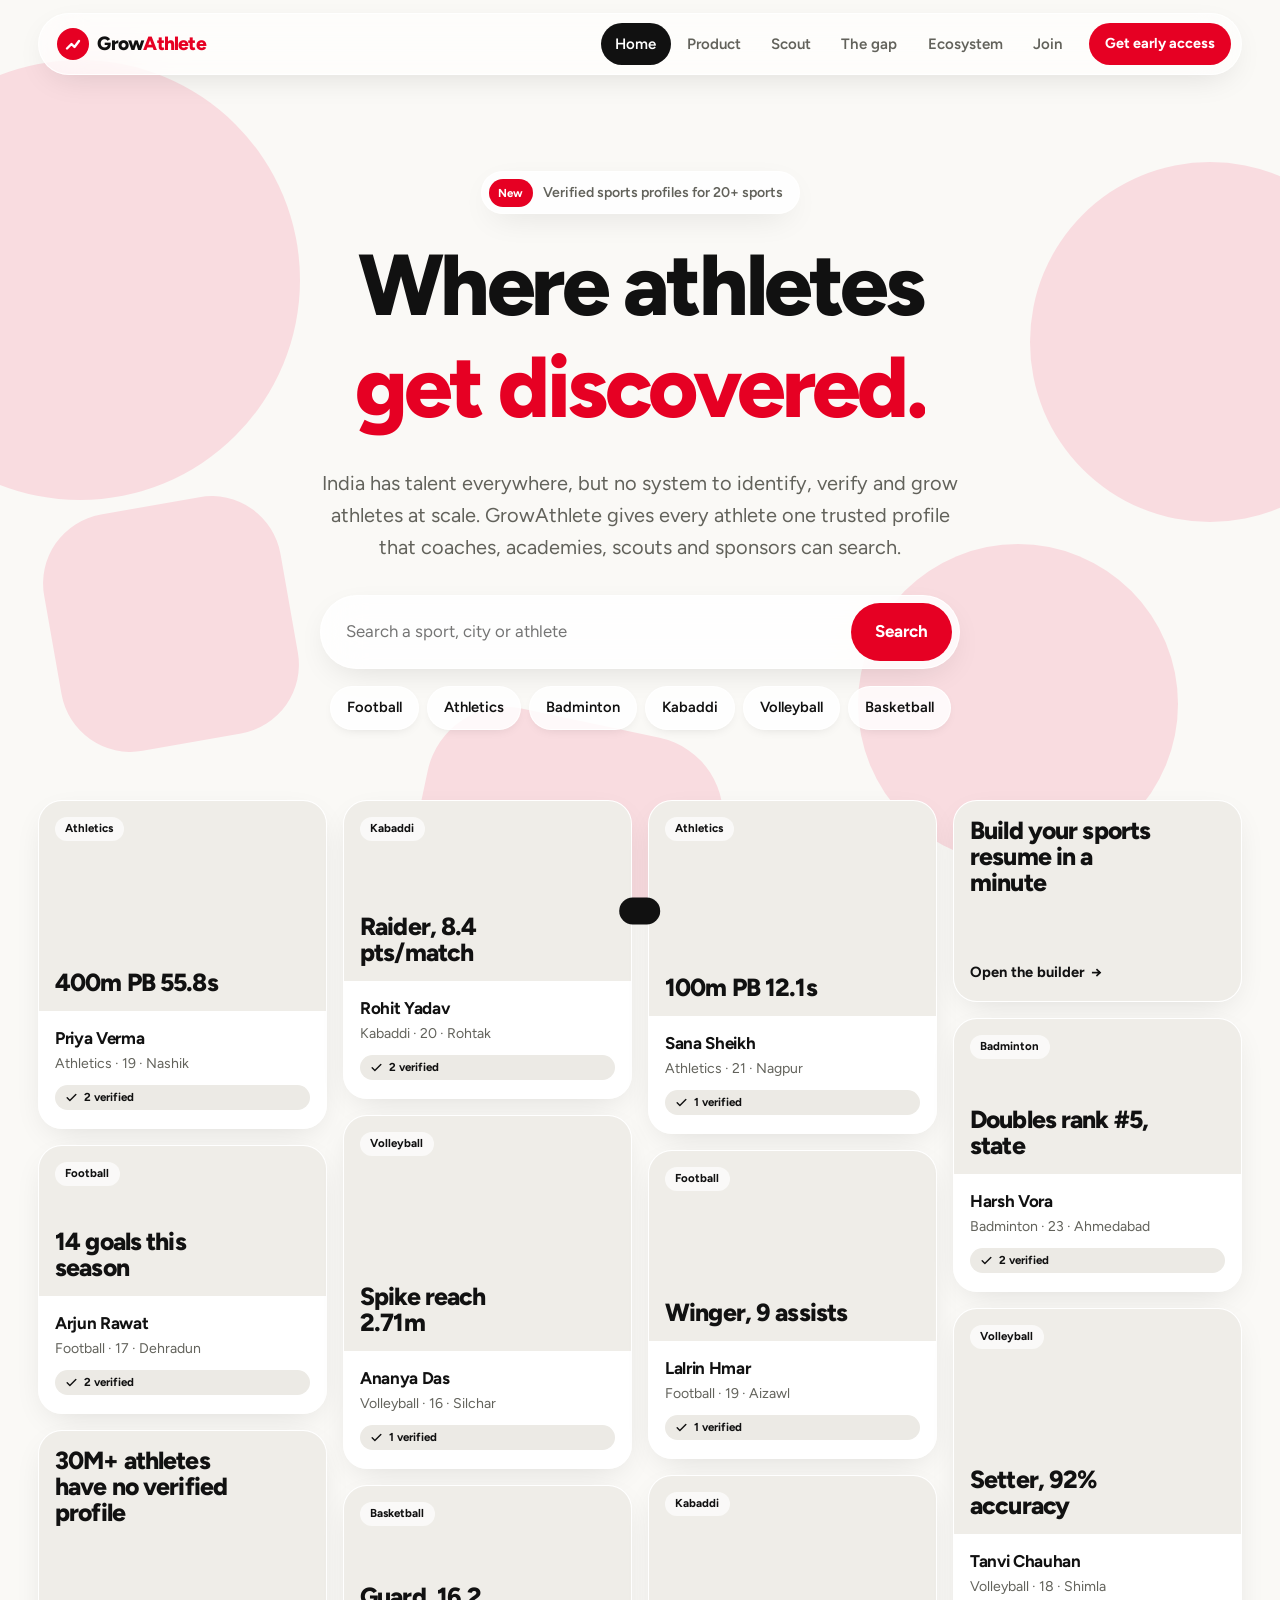
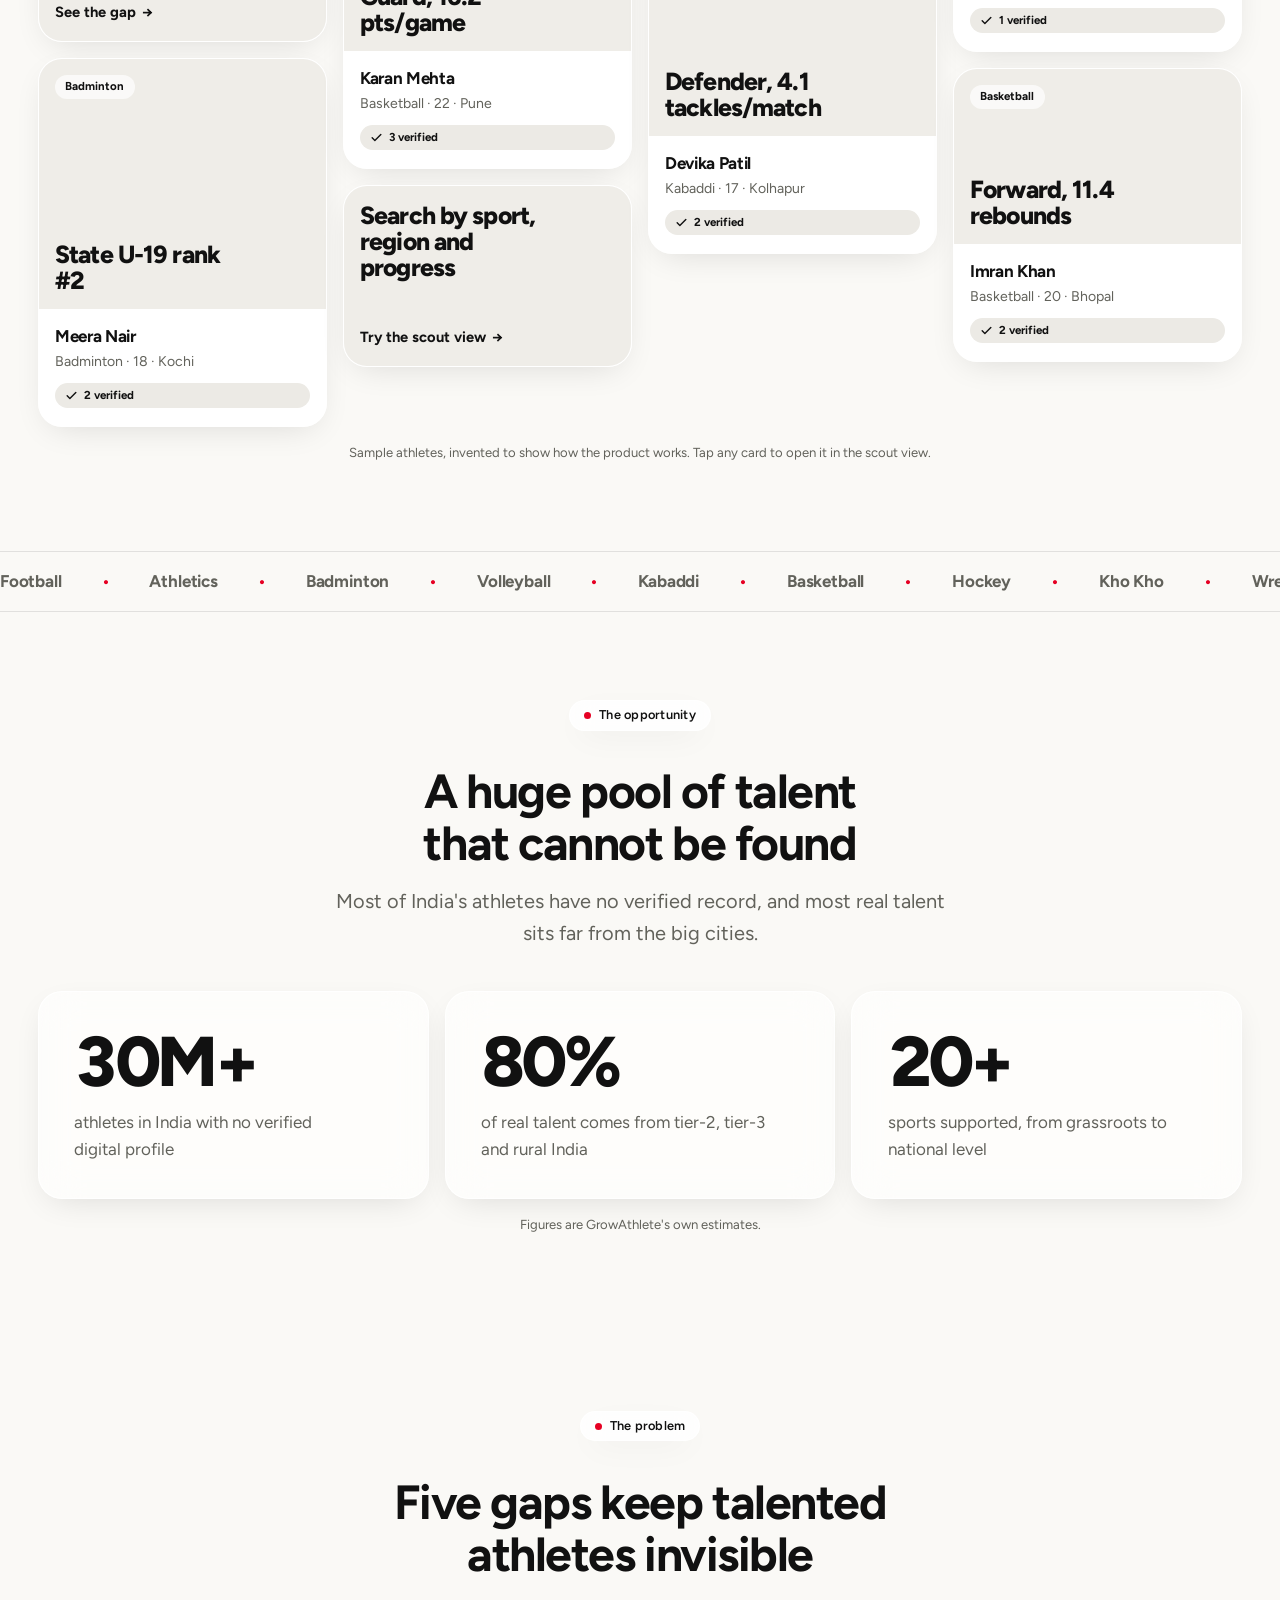
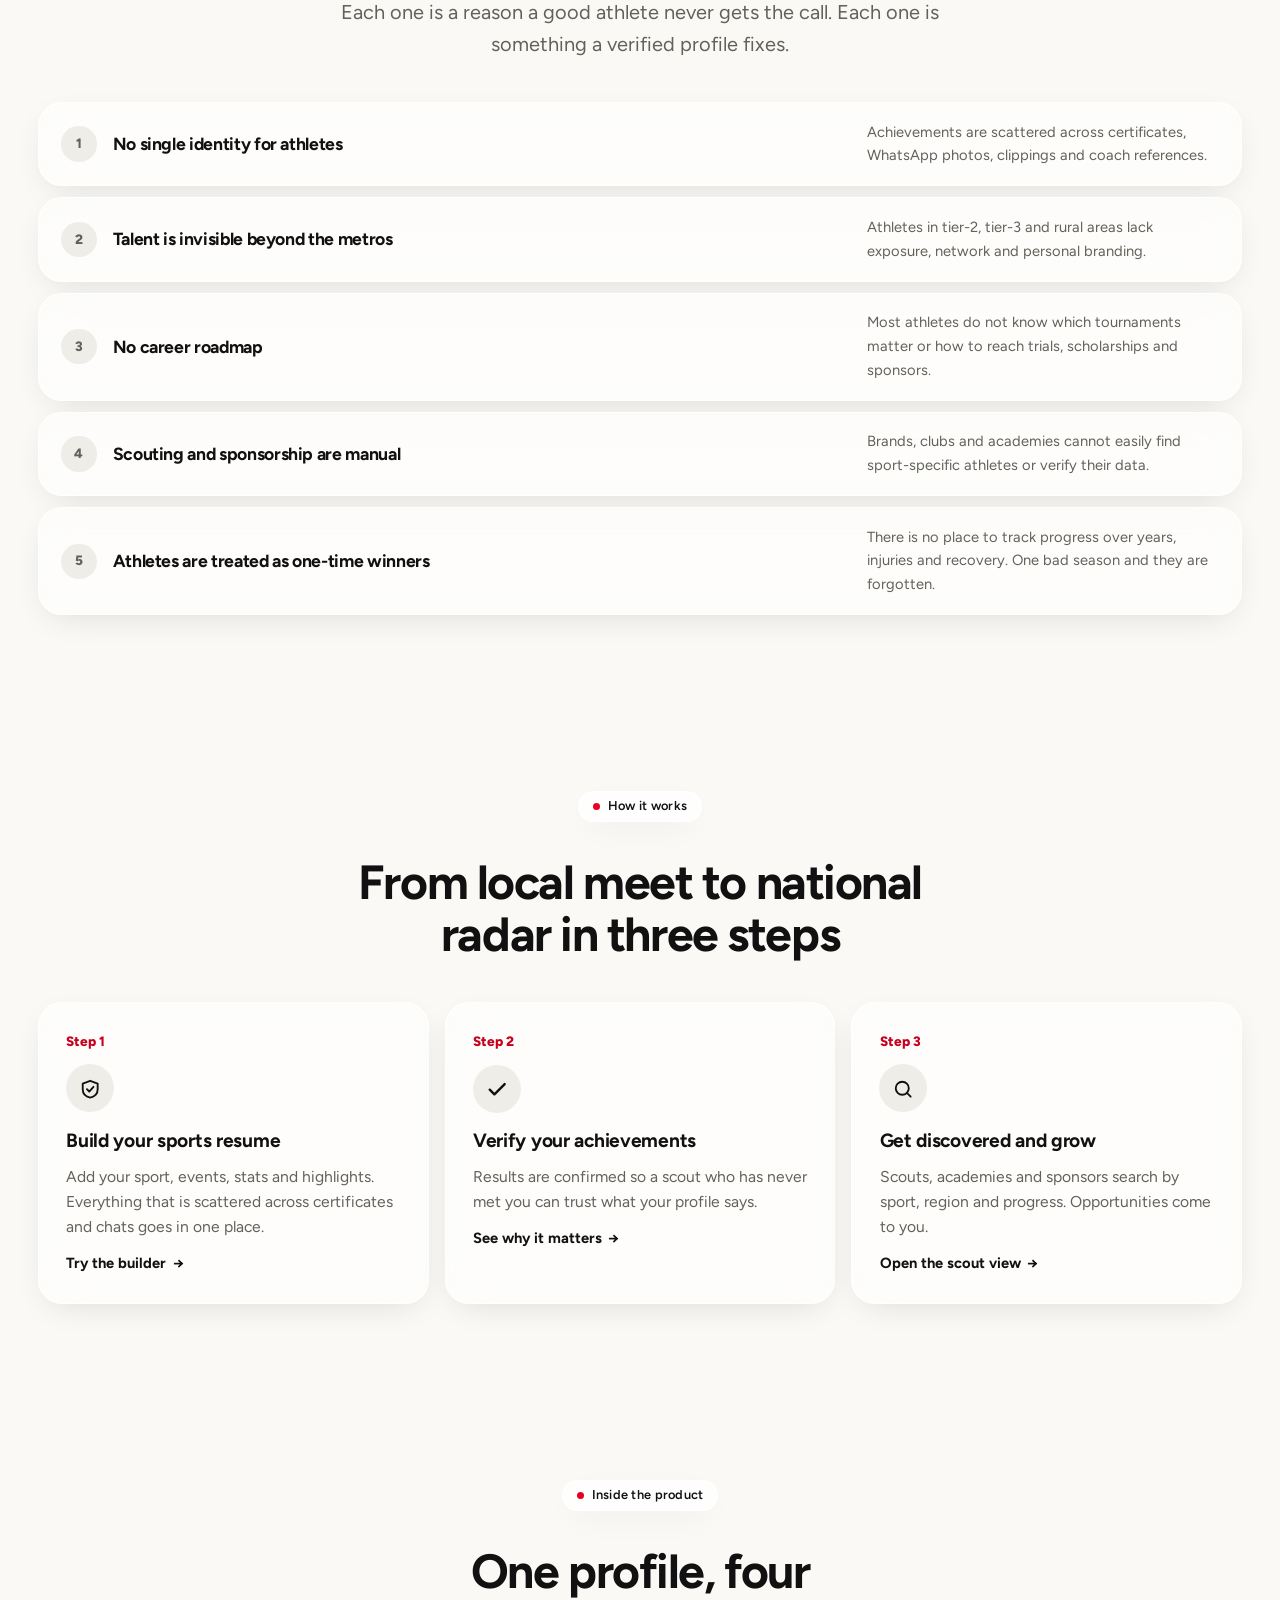
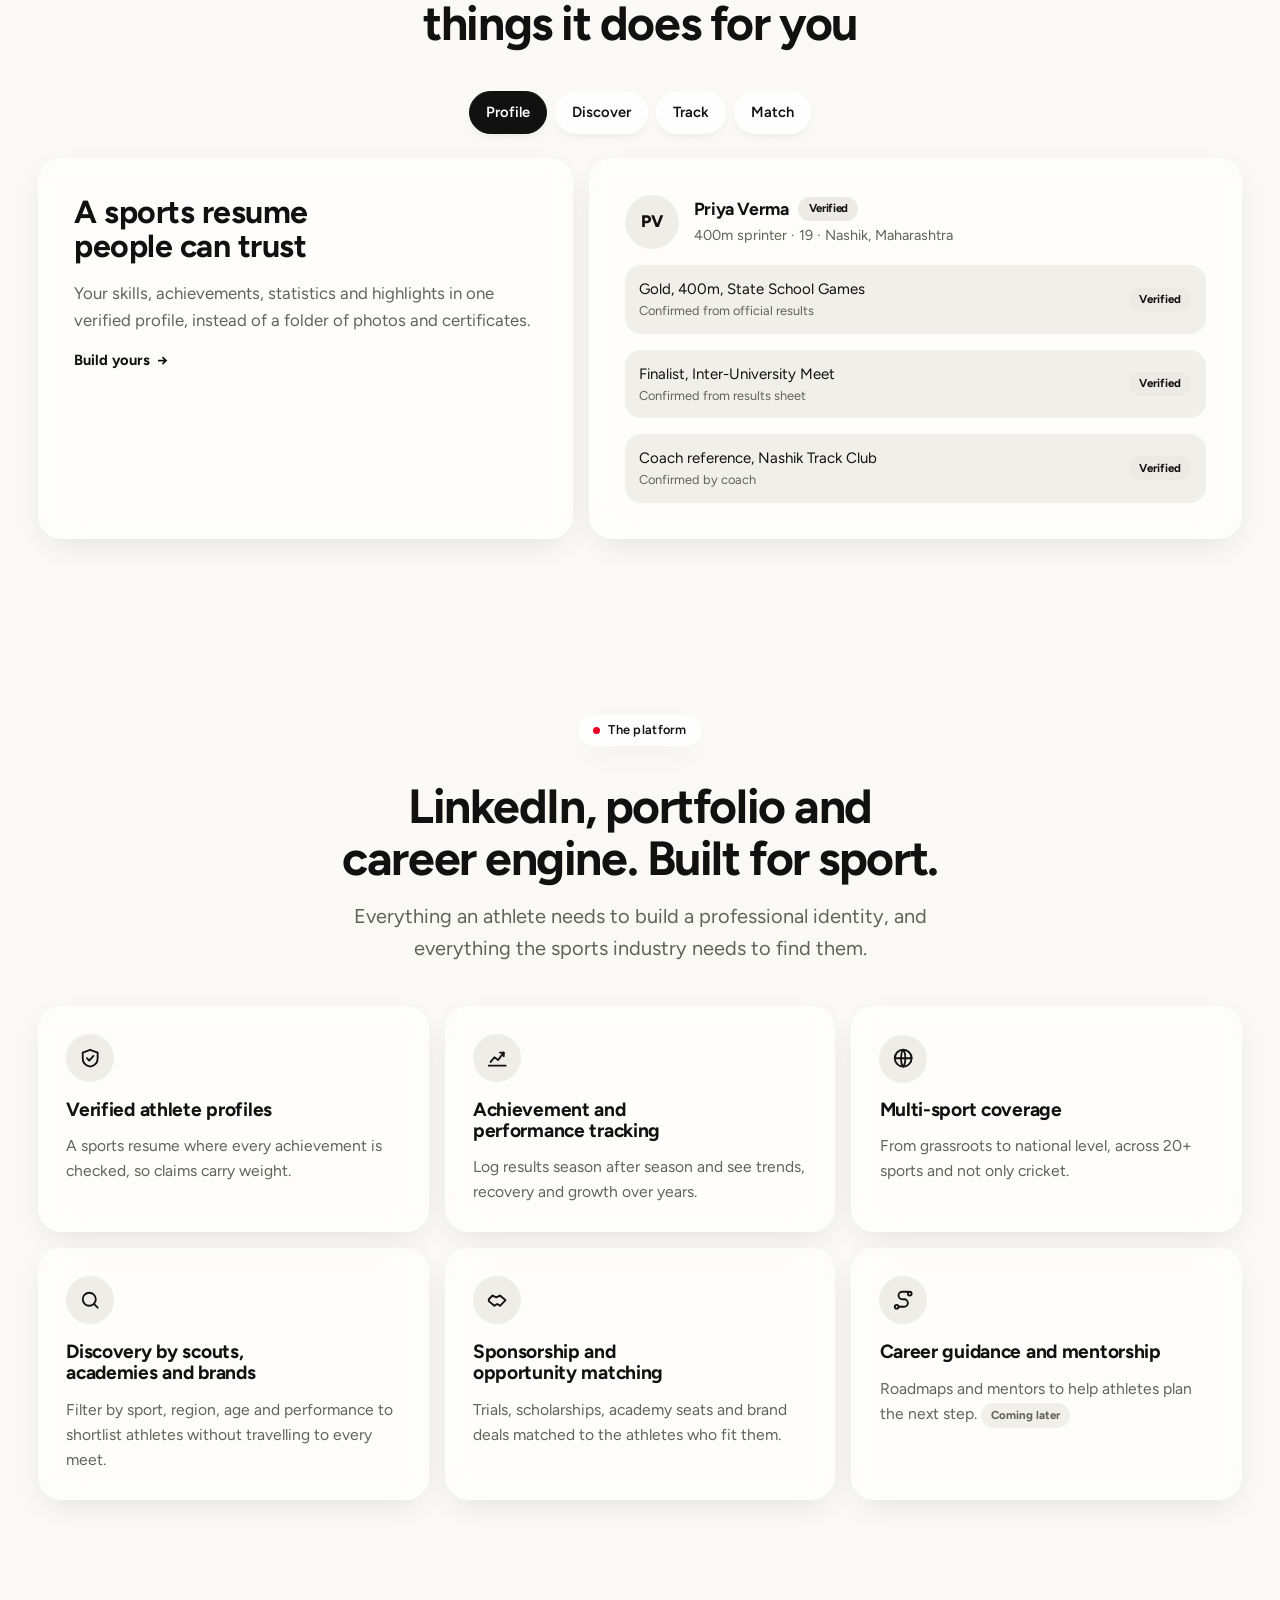
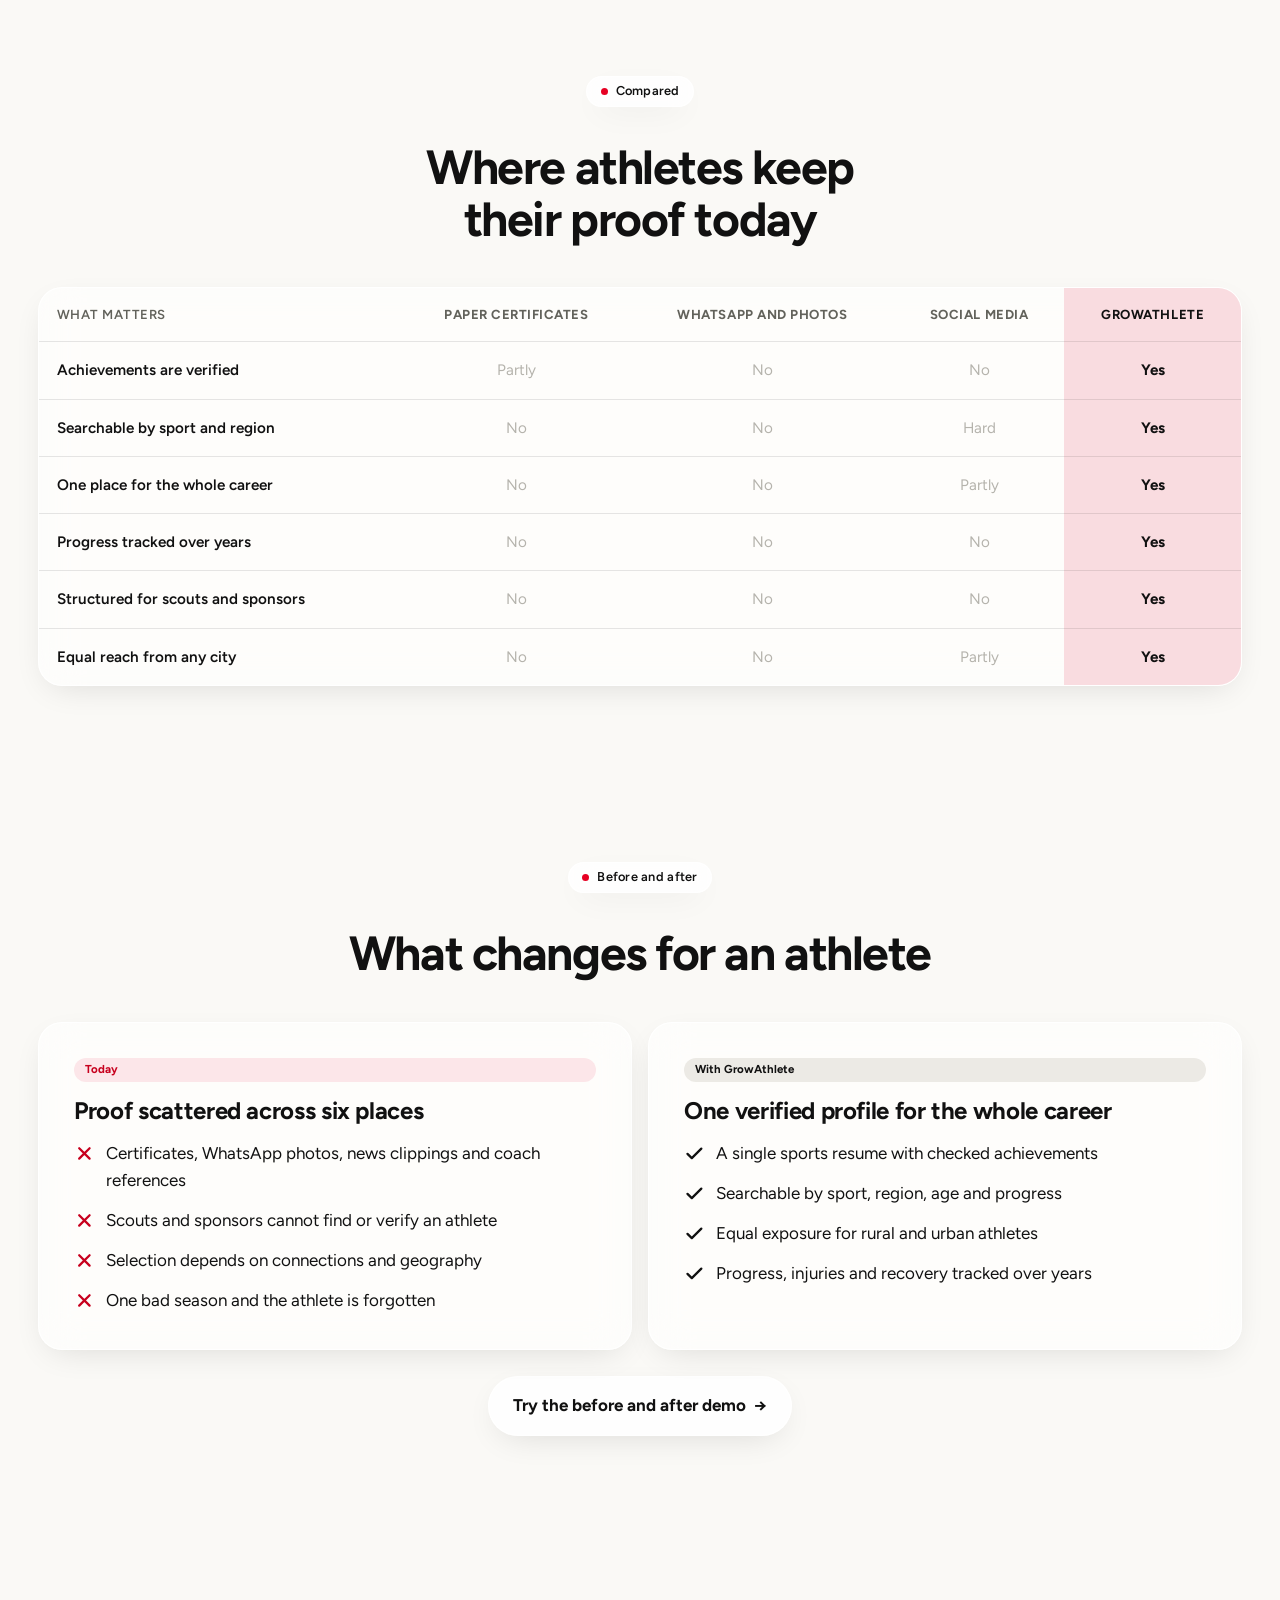
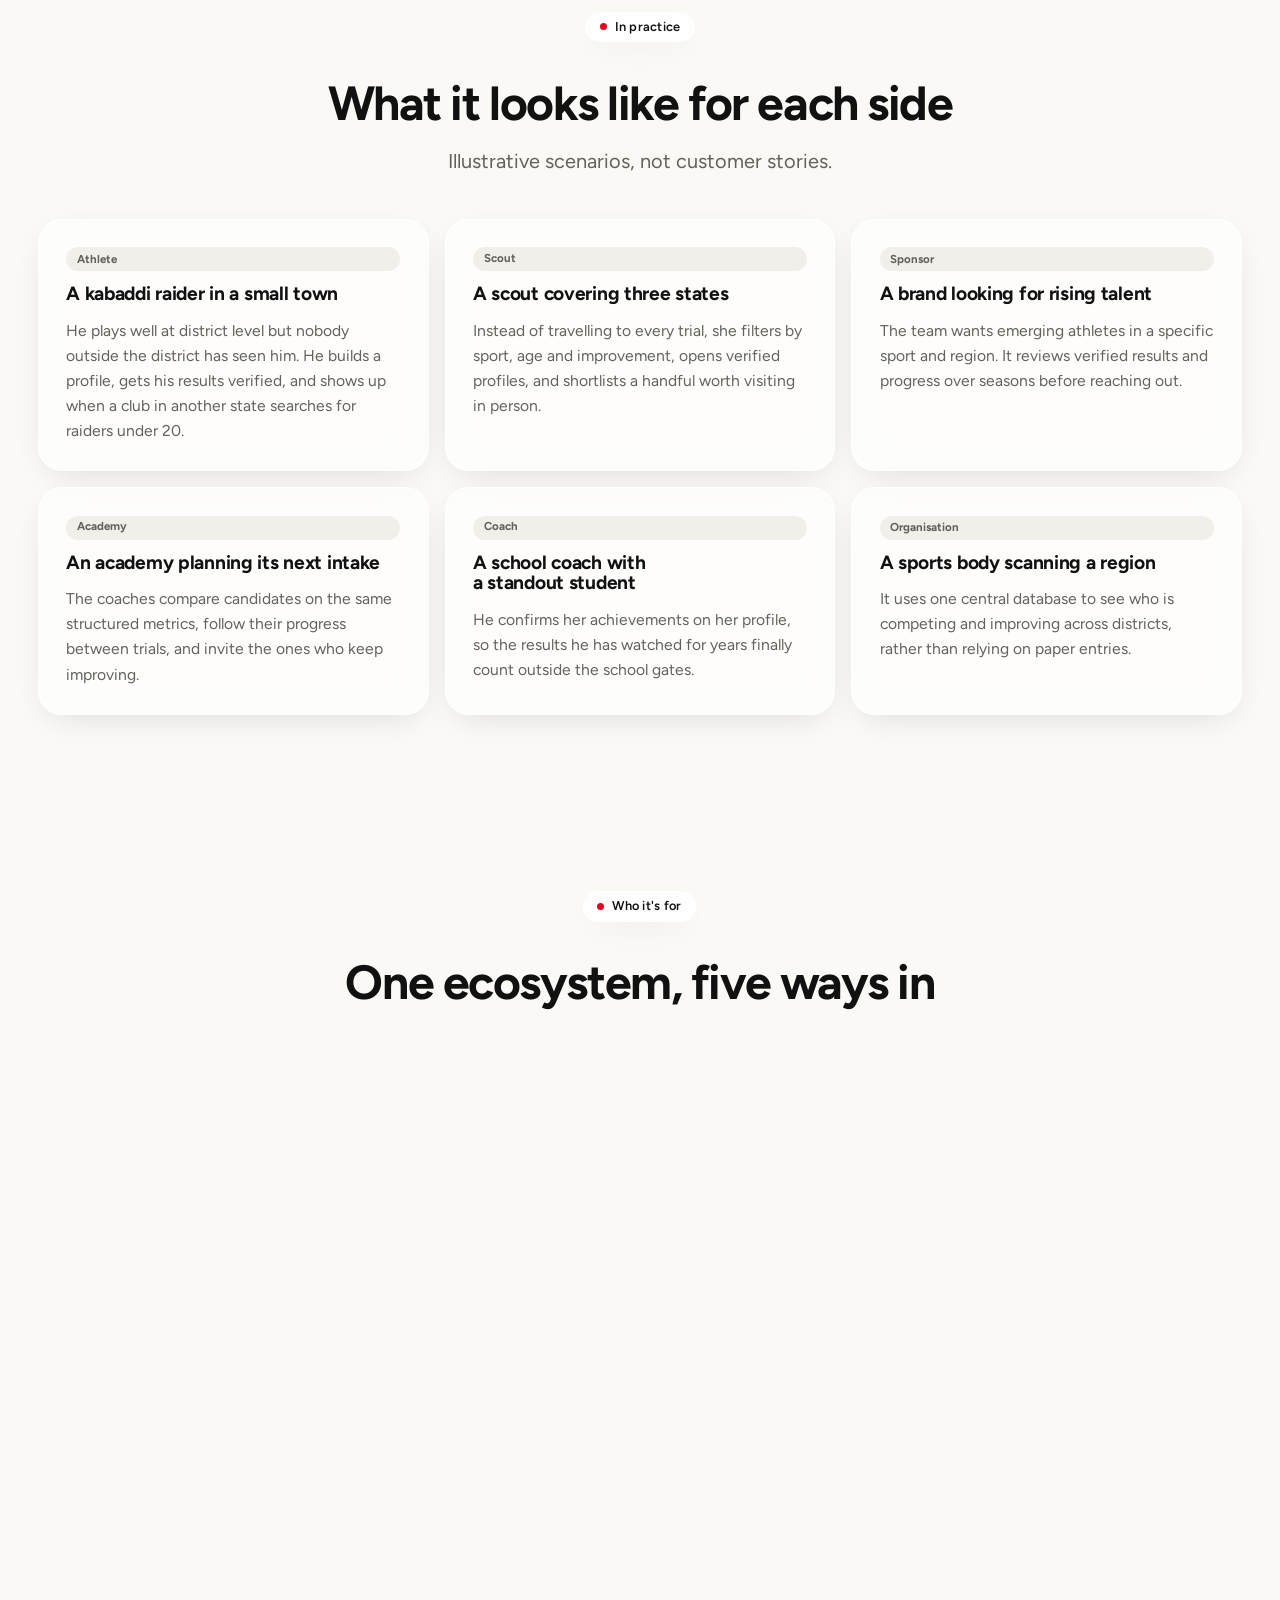
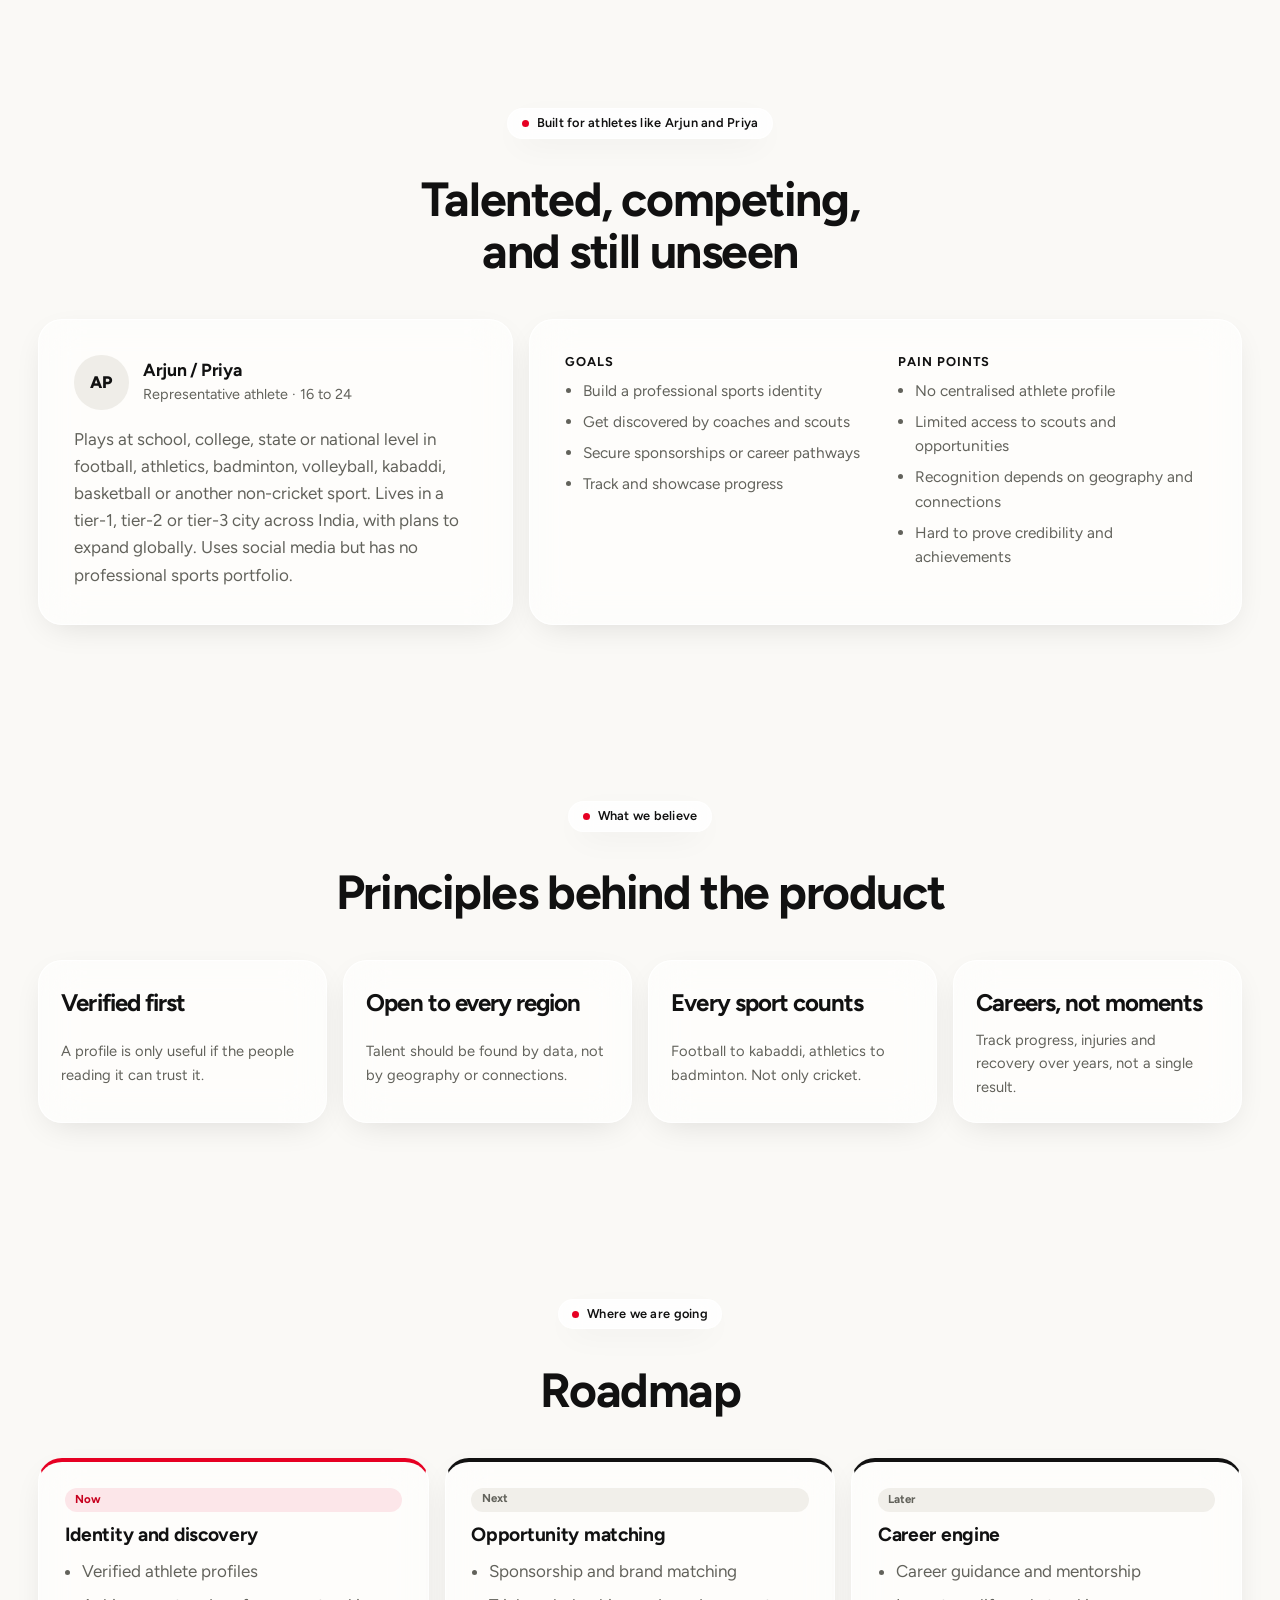
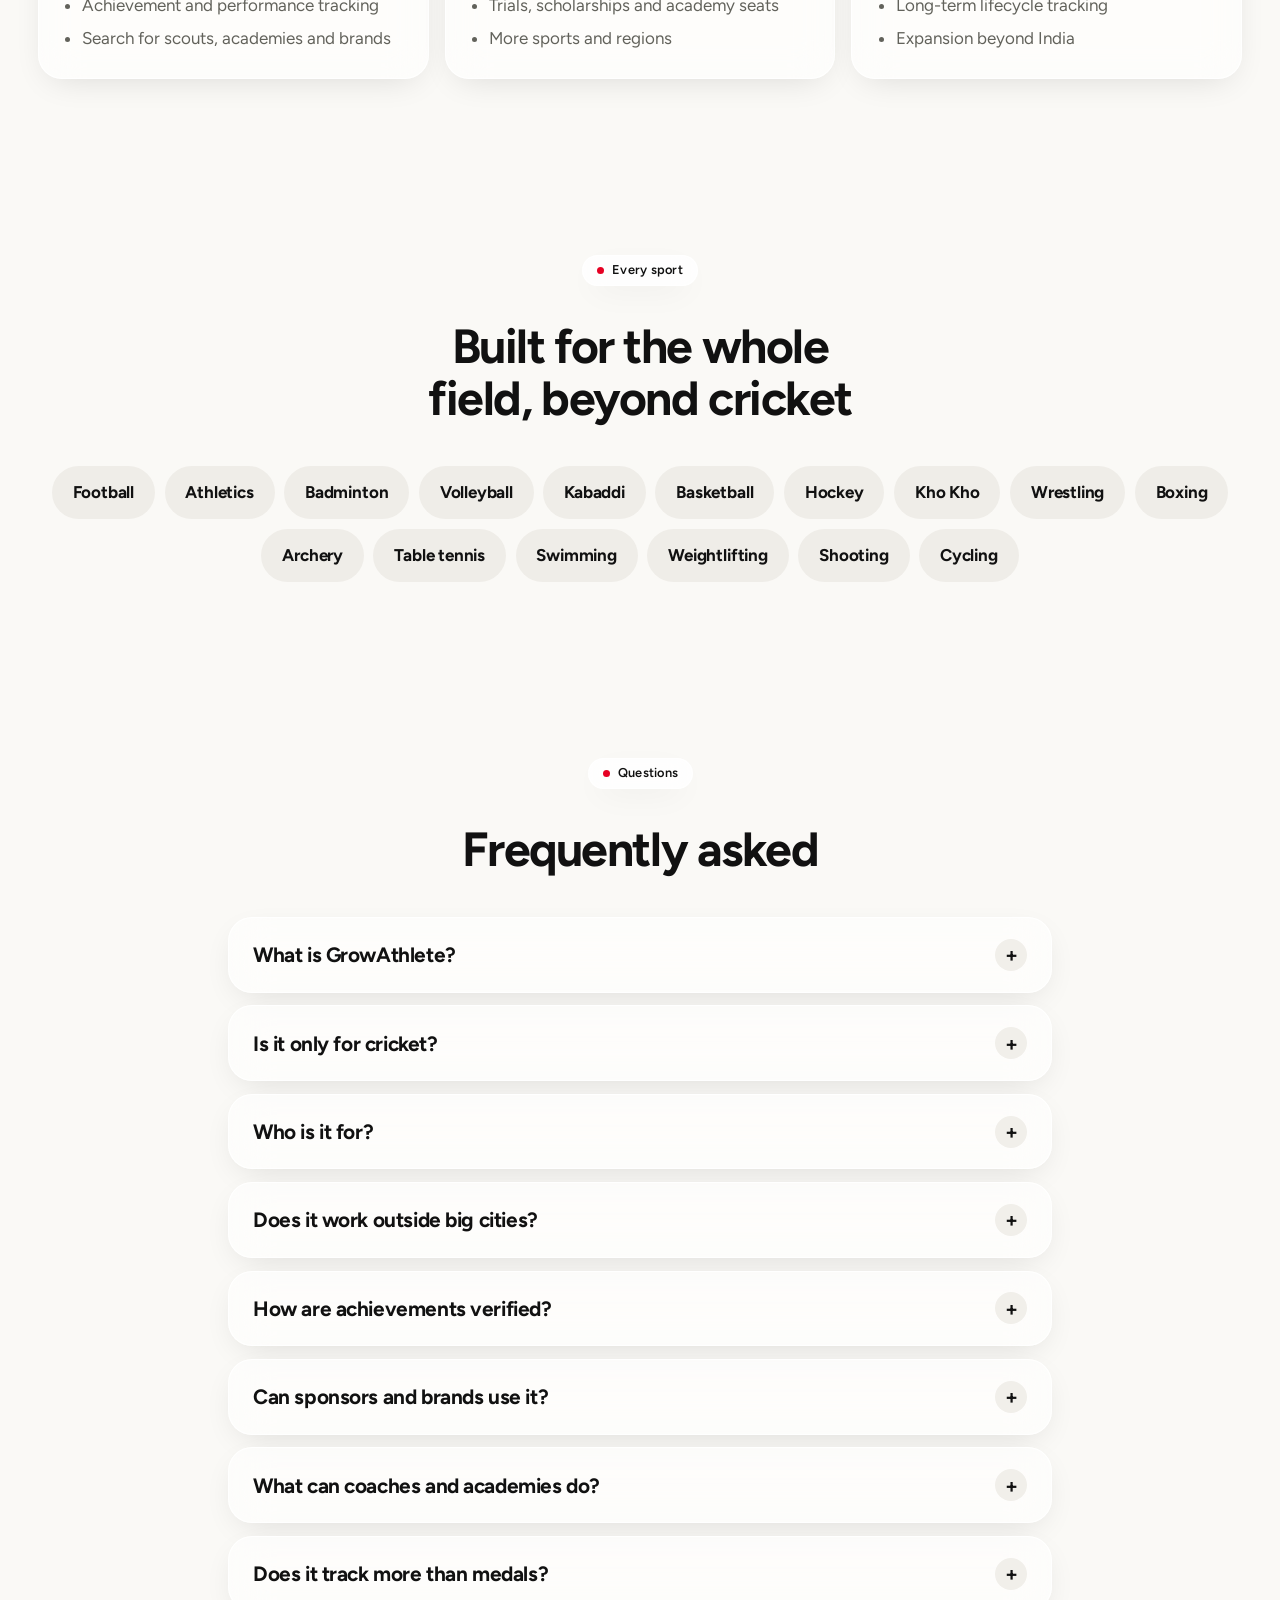
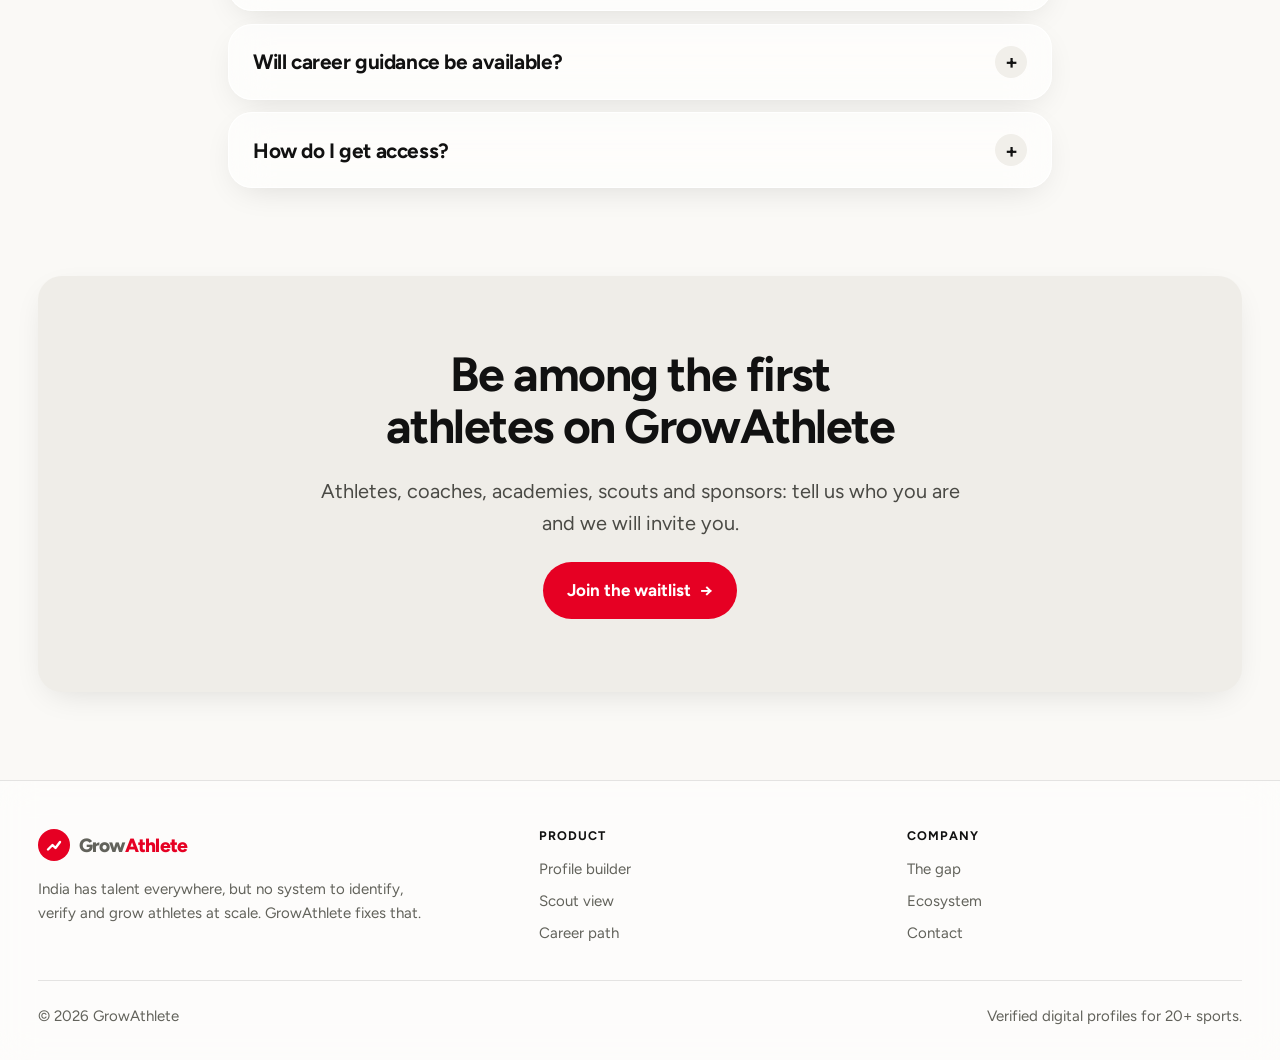
==== commit 5c48824d: "Redesign: single-colour minimal glass UI, expanded home page Warm white ground with one red accent, " ====
--- a/index.html
+++ b/index.html
@@ -3,11 +3,11 @@
 <head>
 <meta charset="utf-8">
 <meta name="viewport" content="width=device-width, initial-scale=1">
-<title>GrowAthlete | The verified identity layer for sports talent</title>
+<title>GrowAthlete | Where athletes get discovered</title>
 <meta name="description" content="GrowAthlete creates verified digital profiles for athletes across 20+ sports, so coaches, academies, scouts and sponsors can find talent anywhere in India.">
 <link rel="preconnect" href="https://fonts.googleapis.com">
 <link rel="preconnect" href="https://fonts.gstatic.com" crossorigin>
-<link href="https://fonts.googleapis.com/css2?family=Bricolage+Grotesque:wght@600;700;800&family=Inter:wght@400;500;600&display=swap" rel="stylesheet">
+<link href="https://fonts.googleapis.com/css2?family=Figtree:wght@400;500;600;700;800&display=swap" rel="stylesheet">
 <link rel="stylesheet" href="css/style.css">
 <script src="js/theme.js"></script>
 </head>
@@ -15,110 +15,272 @@
 <div id="site-header"></div>
 
 <main>
+<!-- Hero -->
 <section class="hero">
-  <div class="bgfx"><div class="blob a"></div><div class="blob b"></div></div>
-  <div class="wrap hero-grid">
-    <div>
-      <p class="badge"><b>New</b> Verified sports profiles for India, built for 20+ sports</p>
-      <h1>
-        <span class="l"><span style="--d:0">The verified</span></span>
-        <span class="l"><span style="--d:1">identity layer for</span></span>
-        <span class="l"><span style="--d:2" class="grad">sports talent.</span></span>
-      </h1>
-      <p class="lede">India has talent everywhere, but no system to identify, verify and grow athletes at scale. GrowAthlete turns scattered certificates and clippings into one trusted profile that scouts, academies and sponsors can search.</p>
-      <div class="cta">
-        <a class="btn btn-primary" href="product.html">Build a profile <span class="arr">→</span></a>
-        <a class="btn btn-line" href="scout.html">Try the scout view</a>
-      </div>
-      <div class="built"><span>Built for</span><b>Athletes</b><b>Coaches</b><b>Academies</b><b>Scouts</b><b>Sponsors</b></div>
-    </div>
-    <div class="stage" id="stage">
-      <div class="card hcard" id="hcard">
-        <span class="float f1"><svg width="16" height="16" style="color:var(--good)"><use href="#i-check"/></svg>3 achievements verified</span>
-        <div class="pc-head">
-          <div class="av">PV</div>
-          <div>
-            <div class="pc-name">Priya Verma <span class="pill good">Verified</span></div>
-            <p class="pc-meta">400m sprinter · 19 · Nashik, Maharashtra</p>
-          </div>
+  <div class="wrap">
+    <p class="badge"><b>New</b> Verified sports profiles for 20+ sports</p>
+    <h1>
+      <span class="l"><span style="--d:0">Where athletes</span></span>
+      <span class="l"><span style="--d:1" class="grad">get discovered.</span></span>
+    </h1>
+    <p class="lede">India has talent everywhere, but no system to identify, verify and grow athletes at scale. GrowAthlete gives every athlete one trusted profile that coaches, academies, scouts and sponsors can search.</p>
+    <form class="searchbar" id="search" role="search">
+      <input id="q" type="search" placeholder="Search a sport, city or athlete" aria-label="Search a sport, city or athlete" autocomplete="off">
+      <button class="btn btn-primary" type="submit">Search</button>
+    </form>
+    <div class="quick" id="quick"></div>
+  </div>
+</section>
+
+<!-- Wall -->
+<section style="padding-top:2rem">
+  <div class="wrap">
+    <div class="masonry" id="wall"></div>
+    <p class="src" style="text-align:center">Sample athletes, invented to show how the product works. Tap any card to open it in the scout view.</p>
+  </div>
+</section>
+
+<div class="marq" aria-hidden="true"><div class="marq-track" id="marq"></div></div>
+
+<!-- Numbers -->
+<section>
+  <div class="wrap">
+    <div class="head center reveal"><p class="tag">The opportunity</p><h2>A huge pool of talent that cannot be found</h2><p class="lede">Most of India's athletes have no verified record, and most real talent sits far from the big cities.</p></div>
+    <div class="stats reveal">
+      <div class="card stat"><strong data-count="30" data-suffix="M+">30M+</strong><p>athletes in India with no verified digital profile</p></div>
+      <div class="card stat"><strong data-count="80" data-suffix="%">80%</strong><p>of real talent comes from tier-2, tier-3 and rural India</p></div>
+      <div class="card stat"><strong data-count="20" data-suffix="+">20+</strong><p>sports supported, from grassroots to national level</p></div>
+    </div>
+    <p class="src reveal" style="text-align:center">Figures are GrowAthlete's own estimates.</p>
+  </div>
+</section>
+
+<!-- Five gaps -->
+<section>
+  <div class="wrap">
+    <div class="head center reveal"><p class="tag">The problem</p><h2>Five gaps keep talented athletes invisible</h2><p class="lede">Each one is a reason a good athlete never gets the call. Each one is something a verified profile fixes.</p></div>
+    <div class="gaps">
+      <a class="card gaprow reveal" href="problem.html" style="--i:0"><span class="num">1</span><b>No single identity for athletes</b><span>Achievements are scattered across certificates, WhatsApp photos, clippings and coach references.</span></a>
+      <a class="card gaprow reveal" href="problem.html" style="--i:1"><span class="num">2</span><b>Talent is invisible beyond the metros</b><span>Athletes in tier-2, tier-3 and rural areas lack exposure, network and personal branding.</span></a>
+      <a class="card gaprow reveal" href="problem.html" style="--i:2"><span class="num">3</span><b>No career roadmap</b><span>Most athletes do not know which tournaments matter or how to reach trials, scholarships and sponsors.</span></a>
+      <a class="card gaprow reveal" href="problem.html" style="--i:3"><span class="num">4</span><b>Scouting and sponsorship are manual</b><span>Brands, clubs and academies cannot easily find sport-specific athletes or verify their data.</span></a>
+      <a class="card gaprow reveal" href="problem.html" style="--i:4"><span class="num">5</span><b>Athletes are treated as one-time winners</b><span>There is no place to track progress over years, injuries and recovery. One bad season and they are forgotten.</span></a>
+    </div>
+  </div>
+</section>
+
+<!-- How it works -->
+<section>
+  <div class="wrap">
+    <div class="head center reveal"><p class="tag">How it works</p><h2>From local meet to national radar in three steps</h2></div>
+    <div class="three">
+      <div class="card feat reveal" style="--i:0"><span class="step-n">Step 1</span><div class="ico"><svg><use href="#i-shield"/></svg></div><h3>Build your sports resume</h3><p>Add your sport, events, stats and highlights. Everything that is scattered across certificates and chats goes in one place.</p><a class="link" href="product.html">Try the builder <i>→</i></a></div>
+      <div class="card feat reveal" style="--i:1"><span class="step-n">Step 2</span><div class="ico"><svg><use href="#i-check"/></svg></div><h3>Verify your achievements</h3><p>Results are confirmed so a scout who has never met you can trust what your profile says.</p><a class="link" href="problem.html">See why it matters <i>→</i></a></div>
+      <div class="card feat reveal" style="--i:2"><span class="step-n">Step 3</span><div class="ico"><svg><use href="#i-search"/></svg></div><h3>Get discovered and grow</h3><p>Scouts, academies and sponsors search by sport, region and progress. Opportunities come to you.</p><a class="link" href="scout.html">Open the scout view <i>→</i></a></div>
+    </div>
+  </div>
+</section>
+
+<!-- Interactive showcase -->
+<section>
+  <div class="wrap">
+    <div class="head center reveal"><p class="tag">Inside the product</p><h2>One profile, four things it does for you</h2></div>
+    <div class="tabs reveal" role="tablist" aria-label="Product areas" id="stabs">
+      <button class="chip" role="tab" id="st0" aria-controls="sp0" aria-selected="true" type="button">Profile</button>
+      <button class="chip" role="tab" id="st1" aria-controls="sp1" aria-selected="false" tabindex="-1" type="button">Discover</button>
+      <button class="chip" role="tab" id="st2" aria-controls="sp2" aria-selected="false" tabindex="-1" type="button">Track</button>
+      <button class="chip" role="tab" id="st3" aria-controls="sp3" aria-selected="false" tabindex="-1" type="button">Match</button>
+    </div>
+
+    <div class="show" role="tabpanel" id="sp0" aria-labelledby="st0">
+      <div class="card"><h3>A sports resume people can trust</h3><p class="lede" style="font-size:1.05rem">Your skills, achievements, statistics and highlights in one verified profile, instead of a folder of photos and certificates.</p><a class="link" href="product.html">Build yours <i>→</i></a></div>
+      <div class="card">
+        <div class="pc-head"><div class="av">PV</div><div><div class="pc-name">Priya Verma <span class="pill good">Verified</span></div><p class="pc-meta">400m sprinter · 19 · Nashik, Maharashtra</p></div></div>
+        <div class="rowline"><span>Gold, 400m, State School Games<small>Confirmed from official results</small></span><span class="pill good">Verified</span></div>
+        <div class="rowline"><span>Finalist, Inter-University Meet<small>Confirmed from results sheet</small></span><span class="pill good">Verified</span></div>
+        <div class="rowline"><span>Coach reference, Nashik Track Club<small>Confirmed by coach</small></span><span class="pill good">Verified</span></div>
+      </div>
+    </div>
+
+    <div class="show" role="tabpanel" id="sp1" aria-labelledby="st1" hidden>
+      <div class="card"><h3>Find the right athlete in seconds</h3><p class="lede" style="font-size:1.05rem">Coaches, academies, scouts and sponsors filter by sport, region, age and progress, and shortlist without travelling to every local meet.</p><a class="link" href="scout.html">Open the scout view <i>→</i></a></div>
+      <div class="card">
+        <div class="chips"><span class="chip" aria-pressed="true">Kabaddi</span><span class="chip">Tier-3</span><span class="chip">Under 20</span><span class="chip">Most improved</span></div>
+        <div class="rowline"><span>Rohit Yadav · 20 · Rohtak<small>Raider, 8.4 pts/match</small></span><span class="pill good">2 verified</span></div>
+        <div class="rowline"><span>Devika Patil · 17 · Kolhapur<small>Defender, 4.1 tackles/match</small></span><span class="pill good">2 verified</span></div>
+        <p class="note">Sample results from invented athletes.</p>
+      </div>
+    </div>
+
+    <div class="show" role="tabpanel" id="sp2" aria-labelledby="st2" hidden>
+      <div class="card"><h3>Your whole career, not one result</h3><p class="lede" style="font-size:1.05rem">Log seasons, injuries and recovery. Trends show consistency and growth, so one bad season does not erase years of work.</p><a class="link" href="ecosystem.html">See the career path <i>→</i></a></div>
+      <div class="card"><div class="pc-meta">400m season best, 2022 to 2026</div><div data-spark="58.9,57.7,57.1,56.4,55.8" data-better="down" data-w="360" data-h="110"></div>
+        <div class="kv"><div><strong>55.8s</strong><span>Personal best</span></div><div><strong>3.1s</strong><span>Faster since 2022</span></div><div><strong>5</strong><span>Seasons</span></div></div></div>
+    </div>
+
+    <div class="show" role="tabpanel" id="sp3" aria-labelledby="st3" hidden>
+      <div class="card"><h3>Opportunities that fit</h3><p class="lede" style="font-size:1.05rem">Trials, scholarships, academy seats and sponsorships are matched to the athletes who qualify, based on performance and reach.</p><a class="link" href="ecosystem.html">See the ecosystem <i>→</i></a></div>
+      <div class="card">
+        <div class="rowline"><span>Regional academy trial<small>Football · Under 18</small></span><span class="pill good">Strong match</span></div>
+        <div class="rowline"><span>State scholarship<small>Athletics · Under 21</small></span><span class="pill good">Strong match</span></div>
+        <div class="rowline"><span>Brand sponsorship<small>Badminton · Tier-2 athletes</small></span><span class="pill">Possible</span></div>
+        <p class="note">Illustrative examples of how matches will appear.</p>
+      </div>
+    </div>
+  </div>
+</section>
+
+<!-- Features -->
+<section>
+  <div class="wrap">
+    <div class="head center reveal"><p class="tag">The platform</p><h2>LinkedIn, portfolio and career engine. Built for sport.</h2><p class="lede">Everything an athlete needs to build a professional identity, and everything the sports industry needs to find them.</p></div>
+    <div class="three">
+      <div class="card feat reveal" style="--i:0"><div class="ico"><svg><use href="#i-shield"/></svg></div><h3>Verified athlete profiles</h3><p>A sports resume where every achievement is checked, so claims carry weight.</p></div>
+      <div class="card feat reveal" style="--i:1"><div class="ico"><svg><use href="#i-chart"/></svg></div><h3>Achievement and performance tracking</h3><p>Log results season after season and see trends, recovery and growth over years.</p></div>
+      <div class="card feat reveal" style="--i:2"><div class="ico"><svg><use href="#i-globe"/></svg></div><h3>Multi-sport coverage</h3><p>From grassroots to national level, across 20+ sports and not only cricket.</p></div>
+      <div class="card feat reveal" style="--i:0"><div class="ico"><svg><use href="#i-search"/></svg></div><h3>Discovery by scouts, academies and brands</h3><p>Filter by sport, region, age and performance to shortlist athletes without travelling to every meet.</p></div>
+      <div class="card feat reveal" style="--i:1"><div class="ico"><svg><use href="#i-hand"/></svg></div><h3>Sponsorship and opportunity matching</h3><p>Trials, scholarships, academy seats and brand deals matched to the athletes who fit them.</p></div>
+      <div class="card feat reveal" style="--i:2"><div class="ico"><svg><use href="#i-route"/></svg></div><h3>Career guidance and mentorship</h3><p>Roadmaps and mentors to help athletes plan the next step. <span class="pill">Coming later</span></p></div>
+    </div>
+  </div>
+</section>
+
+<!-- Comparison table -->
+<section>
+  <div class="wrap">
+    <div class="head center reveal"><p class="tag">Compared</p><h2>Where athletes keep their proof today</h2></div>
+    <div class="card tbl-wrap reveal">
+      <table class="tbl">
+        <thead><tr><th>What matters</th><th>Paper certificates</th><th>WhatsApp and photos</th><th>Social media</th><th class="us">GrowAthlete</th></tr></thead>
+        <tbody>
+          <tr><td>Achievements are verified</td><td class="no">Partly</td><td class="no">No</td><td class="no">No</td><td class="us yes">Yes</td></tr>
+          <tr><td>Searchable by sport and region</td><td class="no">No</td><td class="no">No</td><td class="no">Hard</td><td class="us yes">Yes</td></tr>
+          <tr><td>One place for the whole career</td><td class="no">No</td><td class="no">No</td><td class="no">Partly</td><td class="us yes">Yes</td></tr>
+          <tr><td>Progress tracked over years</td><td class="no">No</td><td class="no">No</td><td class="no">No</td><td class="us yes">Yes</td></tr>
+          <tr><td>Structured for scouts and sponsors</td><td class="no">No</td><td class="no">No</td><td class="no">No</td><td class="us yes">Yes</td></tr>
+          <tr><td>Equal reach from any city</td><td class="no">No</td><td class="no">No</td><td class="no">Partly</td><td class="us yes">Yes</td></tr>
+        </tbody>
+      </table>
+    </div>
+  </div>
+</section>
+
+<!-- Before / after -->
+<section>
+  <div class="wrap">
+    <div class="head center reveal"><p class="tag">Before and after</p><h2>What changes for an athlete</h2></div>
+    <div class="vs reveal">
+      <div class="card bad">
+        <span class="pill warn">Today</span><h3 style="font-size:1.5rem">Proof scattered across six places</h3>
+        <ul>
+          <li><svg><use href="#i-x"/></svg>Certificates, WhatsApp photos, news clippings and coach references</li>
+          <li><svg><use href="#i-x"/></svg>Scouts and sponsors cannot find or verify an athlete</li>
+          <li><svg><use href="#i-x"/></svg>Selection depends on connections and geography</li>
+          <li><svg><use href="#i-x"/></svg>One bad season and the athlete is forgotten</li>
+        </ul>
+      </div>
+      <div class="card good">
+        <span class="pill good">With GrowAthlete</span><h3 style="font-size:1.5rem">One verified profile for the whole career</h3>
+        <ul>
+          <li><svg><use href="#i-check"/></svg>A single sports resume with checked achievements</li>
+          <li><svg><use href="#i-check"/></svg>Searchable by sport, region, age and progress</li>
+          <li><svg><use href="#i-check"/></svg>Equal exposure for rural and urban athletes</li>
+          <li><svg><use href="#i-check"/></svg>Progress, injuries and recovery tracked over years</li>
+        </ul>
+      </div>
+    </div>
+    <div class="center reveal" style="margin-top:1.6rem;display:grid"><a class="btn btn-line" href="problem.html">Try the before and after demo <span class="arr">→</span></a></div>
+  </div>
+</section>
+
+<!-- Scenarios -->
+<section>
+  <div class="wrap">
+    <div class="head center reveal"><p class="tag">In practice</p><h2>What it looks like for each side</h2><p class="lede">Illustrative scenarios, not customer stories.</p></div>
+    <div class="three">
+      <div class="card feat reveal" style="--i:0"><span class="pill">Athlete</span><h3>A kabaddi raider in a small town</h3><p>He plays well at district level but nobody outside the district has seen him. He builds a profile, gets his results verified, and shows up when a club in another state searches for raiders under 20.</p></div>
+      <div class="card feat reveal" style="--i:1"><span class="pill">Scout</span><h3>A scout covering three states</h3><p>Instead of travelling to every trial, she filters by sport, age and improvement, opens verified profiles, and shortlists a handful worth visiting in person.</p></div>
+      <div class="card feat reveal" style="--i:2"><span class="pill">Sponsor</span><h3>A brand looking for rising talent</h3><p>The team wants emerging athletes in a specific sport and region. It reviews verified results and progress over seasons before reaching out.</p></div>
+      <div class="card feat reveal" style="--i:0"><span class="pill">Academy</span><h3>An academy planning its next intake</h3><p>The coaches compare candidates on the same structured metrics, follow their progress between trials, and invite the ones who keep improving.</p></div>
+      <div class="card feat reveal" style="--i:1"><span class="pill">Coach</span><h3>A school coach with a standout student</h3><p>He confirms her achievements on her profile, so the results he has watched for years finally count outside the school gates.</p></div>
+      <div class="card feat reveal" style="--i:2"><span class="pill">Organisation</span><h3>A sports body scanning a region</h3><p>It uses one central database to see who is competing and improving across districts, rather than relying on paper entries.</p></div>
+    </div>
+  </div>
+</section>
+
+<!-- Who it's for -->
+<section>
+  <div class="wrap">
+    <div class="head center reveal"><p class="tag">Who it's for</p><h2>One ecosystem, five ways in</h2></div>
+    <div class="masonry" id="roles"></div>
+  </div>
+</section>
+
+<!-- Persona -->
+<section>
+  <div class="wrap">
+    <div class="head center reveal"><p class="tag">Built for athletes like Arjun and Priya</p><h2>Talented, competing, and still unseen</h2></div>
+    <div class="persona reveal">
+      <div class="card">
+        <div class="pc-head"><div class="av">AP</div><div><div class="pc-name">Arjun / Priya</div><p class="pc-meta">Representative athlete · 16 to 24</p></div></div>
+        <p style="color:var(--ink-soft)">Plays at school, college, state or national level in football, athletics, badminton, volleyball, kabaddi, basketball or another non-cricket sport. Lives in a tier-1, tier-2 or tier-3 city across India, with plans to expand globally. Uses social media but has no professional sports portfolio.</p>
+      </div>
+      <div class="card">
+        <div class="cols">
+          <div><h4>Goals</h4><ul><li>Build a professional sports identity</li><li>Get discovered by coaches and scouts</li><li>Secure sponsorships or career pathways</li><li>Track and showcase progress</li></ul></div>
+          <div><h4>Pain points</h4><ul><li>No centralised athlete profile</li><li>Limited access to scouts and opportunities</li><li>Recognition depends on geography and connections</li><li>Hard to prove credibility and achievements</li></ul></div>
         </div>
-        <div id="hspark" style="margin-top:1.1rem"></div>
-        <div class="kv">
-          <div><strong>55.8s</strong><span>Personal best</span></div>
-          <div><strong>#3</strong><span>State, U-20</span></div>
-          <div><strong>5</strong><span>Seasons</span></div>
-        </div>
-        <span class="float f2"><svg width="16" height="16" style="color:var(--accent-text)"><use href="#i-search"/></svg>Viewed by 2 academies</span>
-      </div>
-      <p class="note" style="text-align:center;margin-top:1rem">Sample profile. Move your pointer over the card.</p>
-    </div>
-  </div>
-</section>
-
-<div class="marq" aria-hidden="true"><div class="marq-track" id="marq"></div></div>
-
-<section>
-  <div class="wrap">
-    <div class="head reveal"><p class="tag">The opportunity</p><h2>A huge pool of talent that cannot be found</h2></div>
-    <div class="stats reveal">
-      <div class="stat spot"><strong data-count="30" data-suffix="M+">30M+</strong><p>athletes in India with no verified digital profile</p></div>
-      <div class="stat spot"><strong data-count="80" data-suffix="%">80%</strong><p>of real talent comes from tier-2, tier-3 and rural India</p></div>
-      <div class="stat spot"><strong data-count="20" data-suffix="+">20+</strong><p>sports supported, from grassroots to national level</p></div>
-    </div>
-    <p class="src reveal">Figures are GrowAthlete's own estimates.</p>
-  </div>
-</section>
-
-<section class="alt">
-  <div class="wrap">
-    <div class="head reveal"><p class="tag">Platform</p><h2>Think LinkedIn, portfolio and career engine. Built for sport.</h2></div>
-    <div class="bento">
-      <a class="card cell spot c1 reveal" href="product.html" style="--i:0">
-        <div><span class="pill good">Core</span><h3 style="margin-top:.9rem">Verified athlete profiles</h3><p style="margin-top:.5rem">A sports resume where every achievement is checked, so claims carry weight with scouts and sponsors.</p></div>
-        <ul class="alist" style="margin:0"><li><span class="t">Gold, 400m, State School Games</span><span class="pill good">Verified</span></li><li><span class="t">Coach reference, Nashik Track Club</span><span class="pill good">Verified</span></li></ul>
-        <span class="go">Build a profile <i>→</i></span>
-      </a>
-      <a class="card cell spot c2 reveal" href="scout.html" style="--i:1">
-        <div><span class="pill">Discovery</span><h3 style="margin-top:.9rem">Scouting by data, not by connections</h3><p style="margin-top:.5rem">Filter by sport, region, age and progress to shortlist athletes without travelling to every local meet.</p></div>
-        <div class="mini"><span class="chip" aria-pressed="true">Kabaddi</span><span class="chip">Tier-3</span><span class="chip">Under 19</span><span class="chip">Most improved</span></div>
-        <span class="go">Open the scout view <i>→</i></span>
-      </a>
-      <a class="card cell spot c3 reveal" href="product.html" style="--i:2">
-        <div><span class="pill">Tracking</span><h3 style="margin-top:.9rem">Performance over years</h3></div>
-        <div id="bspark"></div>
-        <p>Progress, injuries and recovery. Not just one result.</p>
-      </a>
-      <a class="card cell spot c4 reveal" href="scout.html" style="--i:3">
-        <div><span class="pill">Coverage</span><h3 style="margin-top:.9rem">Beyond cricket</h3></div>
-        <div class="mini"><span class="chip">Football</span><span class="chip">Athletics</span><span class="chip">Badminton</span><span class="chip">Kabaddi</span><span class="chip">+16</span></div>
-        <p>20+ sports, grassroots to national.</p>
-      </a>
-      <a class="card cell spot c5 reveal" href="ecosystem.html" style="--i:4">
-        <div><span class="pill">Opportunity</span><h3 style="margin-top:.9rem">Trials, scholarships, sponsors</h3></div>
-        <p>Opportunities matched to the athletes who fit them. Career guidance and mentorship follow later.</p>
-        <span class="go">See the ecosystem <i>→</i></span>
-      </a>
-    </div>
-  </div>
-</section>
-
-<section>
-  <div class="wrap">
-    <div class="head reveal"><p class="tag">Why it works</p><h2>Three things are broken. We fix the layer underneath.</h2></div>
-    <div class="thesis">
-      <div class="card th spot reveal" style="--i:0"><span class="n">01</span><h3>Talent is everywhere</h3><p>Athletes in small cities compete hard but stay invisible beyond their district.</p></div>
-      <div class="card th spot reveal" style="--i:1"><span class="n">02</span><h3>Proof is not</h3><p>Results sit in certificates, WhatsApp photos and clippings that nobody can verify.</p></div>
-      <div class="card th spot reveal" style="--i:2"><span class="n">03</span><h3>Scouting is manual</h3><p>Clubs and brands travel, call and guess. A searchable verified record changes that.</p></div>
-    </div>
+      </div>
+    </div>
+  </div>
+</section>
+
+<!-- Principles -->
+<section>
+  <div class="wrap">
+    <div class="head center reveal"><p class="tag">What we believe</p><h2>Principles behind the product</h2></div>
+    <div class="facts">
+      <div class="card fact reveal" style="--i:0"><strong>Verified first</strong><p>A profile is only useful if the people reading it can trust it.</p></div>
+      <div class="card fact reveal" style="--i:1"><strong>Open to every region</strong><p>Talent should be found by data, not by geography or connections.</p></div>
+      <div class="card fact reveal" style="--i:2"><strong>Every sport counts</strong><p>Football to kabaddi, athletics to badminton. Not only cricket.</p></div>
+      <div class="card fact reveal" style="--i:3"><strong>Careers, not moments</strong><p>Track progress, injuries and recovery over years, not a single result.</p></div>
+    </div>
+  </div>
+</section>
+
+<!-- Roadmap -->
+<section>
+  <div class="wrap">
+    <div class="head center reveal"><p class="tag">Where we are going</p><h2>Roadmap</h2></div>
+    <div class="road">
+      <div class="card now reveal" style="--i:0"><span class="pill warn">Now</span><h3>Identity and discovery</h3><ul><li>Verified athlete profiles</li><li>Achievement and performance tracking</li><li>Search for scouts, academies and brands</li></ul></div>
+      <div class="card reveal" style="--i:1"><span class="pill">Next</span><h3>Opportunity matching</h3><ul><li>Sponsorship and brand matching</li><li>Trials, scholarships and academy seats</li><li>More sports and regions</li></ul></div>
+      <div class="card reveal" style="--i:2"><span class="pill">Later</span><h3>Career engine</h3><ul><li>Career guidance and mentorship</li><li>Long-term lifecycle tracking</li><li>Expansion beyond India</li></ul></div>
+    </div>
+  </div>
+</section>
+
+<!-- Sports -->
+<section>
+  <div class="wrap">
+    <div class="head center reveal"><p class="tag">Every sport</p><h2>Built for the whole field, beyond cricket</h2></div>
+    <div class="sportgrid reveal" id="sportgrid"></div>
+  </div>
+</section>
+
+<!-- FAQ -->
+<section>
+  <div class="wrap" style="max-width:860px">
+    <div class="head center reveal"><p class="tag">Questions</p><h2>Frequently asked</h2></div>
+    <div class="acc reveal" id="faq"></div>
   </div>
 </section>
 
 <section style="padding-top:0">
   <div class="wrap">
     <div class="card cta-band reveal">
-      <p class="tag" style="margin:0">Early access</p>
       <h2>Be among the first athletes on GrowAthlete</h2>
-      <p class="lede">Athletes, coaches, scouts and sponsors: tell us who you are and we will invite you.</p>
+      <p class="lede">Athletes, coaches, academies, scouts and sponsors: tell us who you are and we will invite you.</p>
       <a class="btn btn-primary" href="join.html">Join the waitlist <span class="arr">→</span></a>
     </div>
   </div>
--- a/css/style.css
+++ b/css/style.css
@@ -1,335 +1,345 @@
 /* GrowAthlete shared styles.
-   Concept: investor-grade product site. Near-black pitch ground, a faint engineering grid, one floodlight-gold accent,
-   big grotesque headlines, bento layouts and live product demos instead of stock imagery. */
+   Concept: a calm, light, Pinterest-style discovery site. Warm white ground, flat pastel shapes behind frosted glass panels,
+   masonry "pins" for athletes, one red accent. No gradients anywhere: colour is flat, depth comes from glass blur and soft shadow. */
 :root {
-  --bg: #06100C;
-  --bg2: #0A1812;
-  --surface: #0F2119;
-  --surface2: #15302A;
-  --ink: #EEF6F1;
-  --ink-soft: #94AEA0;
-  --line: #1E3A2E;
-  --accent: #FFB020;
-  --accent2: #FF6A1F;
-  --accent-ink: #1A1000;
-  --accent-text: #FFB020;
-  --good: #4FE3A0;
-  --good-bg: rgba(79, 227, 160, .14);
-  --warn: #FF8A5C;
-  --glow: rgba(255, 176, 32, .18);
-  --grid: rgba(238, 246, 241, .05);
-  --font-display: "Bricolage Grotesque", "Arial Black", system-ui, sans-serif;
-  --font-body: "Inter", system-ui, -apple-system, "Segoe UI", sans-serif;
-  --radius: 20px;
-  color-scheme: dark;
+  --bg: #FAF9F6;
+  --ink: #111111;
+  --ink-soft: #62625B;
+  --line: rgba(17, 17, 17, .1);
+  --glass: rgba(255, 255, 255, .62);
+  --glass-strong: rgba(255, 255, 255, .82);
+  --glass-line: rgba(255, 255, 255, .9);
+  --surface2: #F1EFEA;
+  --accent: #E60023;
+  --accent-dark: #BD001C;
+  --accent-ink: #FFFFFF;
+  --accent-text: #C7001E;
+  --good: #111111;
+  --good-bg: #ECEAE5;
+  --warn: #C7001E;
+  --warn-bg: #FCE6E9;
+  --tint: #F9DCE0;
+  /* One neutral for every card cover and icon chip; the only hue on the site is the red accent */
+  --p1: #EFEDE8; --p2: #EFEDE8; --p3: #EFEDE8; --p4: #EFEDE8; --p5: #EFEDE8; --p6: #EFEDE8;
+  --shadow: 0 10px 34px -12px rgba(17, 17, 17, .14);
+  --font: "Figtree", system-ui, -apple-system, "Segoe UI", sans-serif;
+  --radius: 24px;
+  color-scheme: light;
 }
-@media (prefers-color-scheme: light) {
-  :root:not([data-theme="dark"]) {
-    --bg: #F6F8F4; --bg2: #ECF1EA; --surface: #FFFFFF; --surface2: #EEF3EC; --ink: #0A1B13; --ink-soft: #4B6357;
-    --line: #D5E0D6; --accent-text: #A85A00; --good: #0E7F55; --good-bg: rgba(14, 127, 85, .12); --warn: #C2461A;
-    --glow: rgba(255, 150, 20, .22); --grid: rgba(10, 27, 19, .06); color-scheme: light;
-  }
-}
-:root[data-theme="light"] {
-  --bg: #F6F8F4; --bg2: #ECF1EA; --surface: #FFFFFF; --surface2: #EEF3EC; --ink: #0A1B13; --ink-soft: #4B6357;
-  --line: #D5E0D6; --accent-text: #A85A00; --good: #0E7F55; --good-bg: rgba(14, 127, 85, .12); --warn: #C2461A;
-  --glow: rgba(255, 150, 20, .22); --grid: rgba(10, 27, 19, .06); color-scheme: light;
-}
 
 *, *::before, *::after { box-sizing: border-box; }
-html { scroll-behavior: smooth; scroll-padding-top: 5.5rem; }
-body { margin: 0; background: var(--bg); color: var(--ink); font: 400 1rem/1.65 var(--font-body); -webkit-font-smoothing: antialiased; overflow-x: hidden; }
+html { scroll-behavior: smooth; scroll-padding-top: 6rem; }
+body { margin: 0; background: var(--bg); color: var(--ink); font: 400 1.0625rem/1.6 var(--font); -webkit-font-smoothing: antialiased; overflow-x: hidden; }
 img, svg { max-width: 100%; }
 button, input, select { font: inherit; color: inherit; }
 button { cursor: pointer; }
 a { color: inherit; }
 p { margin: 0; }
-:focus-visible { outline: 3px solid var(--accent); outline-offset: 3px; border-radius: 6px; }
-h1, h2, h3, h4 { font-family: var(--font-display); margin: 0; text-wrap: balance; line-height: 1.04; font-weight: 700; letter-spacing: -.025em; }
-h1 { font-size: clamp(2.6rem, 7vw, 5.6rem); font-weight: 800; letter-spacing: -.035em; }
-h2 { font-size: clamp(2rem, 4.4vw, 3.4rem); }
-h3 { font-size: 1.25rem; letter-spacing: -.015em; }
-.wrap { width: 100%; max-width: 1200px; margin-inline: auto; padding-inline: max(18px, env(safe-area-inset-left, 0px)) max(18px, env(safe-area-inset-right, 0px)); }
-section { padding-block: clamp(3.5rem, 8vw, 6.5rem); position: relative; }
-.alt { background: var(--bg2); border-block: 1px solid var(--line); }
-.tag { display: inline-flex; align-items: center; gap: .6rem; font: 600 .76rem/1 var(--font-body); letter-spacing: .14em; text-transform: uppercase; color: var(--accent-text); margin-bottom: 1.1rem; }
-.tag::before { content: ""; width: 7px; height: 7px; border-radius: 50%; background: var(--accent); box-shadow: 0 0 0 4px var(--glow); animation: pulse 2.4s ease-in-out infinite; }
-@keyframes pulse { 50% { box-shadow: 0 0 0 8px transparent; } }
+:focus-visible { outline: 3px solid var(--ink); outline-offset: 3px; border-radius: 8px; }
+h1, h2, h3, h4 { font-family: var(--font); margin: 0; text-wrap: balance; line-height: 1.08; font-weight: 700; letter-spacing: -.03em; }
+h1 { font-size: clamp(2.7rem, 7vw, 5.4rem); font-weight: 800; letter-spacing: -.04em; }
+h2 { font-size: clamp(1.9rem, 4vw, 3rem); }
+h3 { font-size: 1.2rem; letter-spacing: -.015em; }
+.wrap { width: 100%; max-width: 1240px; margin-inline: auto; padding-inline: max(18px, env(safe-area-inset-left, 0px)) max(18px, env(safe-area-inset-right, 0px)); }
+section { padding-block: clamp(3rem, 7vw, 5.5rem); position: relative; }
+.alt { background: transparent; }
+.tag { display: inline-flex; align-items: center; gap: .5rem; font: 600 .8rem/1 var(--font); letter-spacing: .02em; color: var(--ink); background: var(--glass-strong); border: 1px solid var(--glass-line); backdrop-filter: blur(12px); padding: .5rem .85rem; border-radius: 999px; margin-bottom: 1.2rem; box-shadow: var(--shadow); }
+.tag::before { content: ""; width: 7px; height: 7px; border-radius: 50%; background: var(--accent); }
 .lede { color: var(--ink-soft); font-size: clamp(1.05rem, 1.6vw, 1.25rem); max-width: 40rem; }
-.head { margin-bottom: 2.8rem; max-width: 48rem; display: grid; gap: 1.1rem; }
-.grad { background: linear-gradient(100deg, var(--accent), var(--accent2)); -webkit-background-clip: text; background-clip: text; color: transparent; }
-
-/* Page chrome: progress bar, curtain */
-.progress { position: fixed; top: 0; left: 0; height: 3px; width: 100%; transform-origin: 0 50%; transform: scaleX(0); background: linear-gradient(90deg, var(--accent), var(--accent2)); z-index: 80; }
+.head { margin-bottom: 2.6rem; max-width: 46rem; display: grid; gap: 1rem; justify-items: start; }
+.head.center, .center { justify-items: center; text-align: center; margin-inline: auto; }
+.grad { color: var(--accent); }
+
+/* Flat pastel shapes behind the glass */
+.backdrop { position: fixed; inset: 0; z-index: -1; overflow: hidden; pointer-events: none; }
+.backdrop i { position: absolute; display: block; animation: float 22s ease-in-out infinite alternate; }
+.backdrop i:nth-child(1) { width: 440px; height: 440px; border-radius: 50%; background: var(--tint); left: -140px; top: 60px; }
+.backdrop i:nth-child(2) { width: 360px; height: 360px; border-radius: 50%; background: var(--tint); right: -110px; top: 18%; animation-duration: 28s; }
+.backdrop i:nth-child(3) { width: 300px; height: 300px; border-radius: 80px; background: var(--tint); left: 32%; bottom: -120px; animation-duration: 25s; transform: rotate(12deg); }
+.backdrop i:nth-child(4) { width: 320px; height: 320px; border-radius: 50%; background: var(--tint); right: 8%; bottom: 4%; animation-duration: 31s; }
+.backdrop i:nth-child(5) { width: 240px; height: 240px; border-radius: 70px; background: var(--tint); left: 4%; top: 56%; animation-duration: 26s; transform: rotate(-10deg); }
+@keyframes float { to { translate: 40px 50px; } }
+
+/* Glass */
+.glass, .card { background: var(--glass); backdrop-filter: blur(20px) saturate(1.5); -webkit-backdrop-filter: blur(20px) saturate(1.5); border: 1px solid var(--glass-line); border-radius: var(--radius); box-shadow: var(--shadow); }
+.spot { position: relative; }
+
+/* Page chrome */
+.progress { position: fixed; top: 0; left: 0; height: 3px; width: 100%; transform-origin: 0 50%; transform: scaleX(0); background: var(--accent); z-index: 80; }
 .curtain { display: none; }
-.js .curtain { display: block; position: fixed; inset: 0; z-index: 100; background: var(--accent); transform: translateY(100%); pointer-events: none; display: grid; place-items: center; }
-.curtain span { font: 800 clamp(1.6rem, 4vw, 2.6rem) var(--font-display); color: var(--accent-ink); letter-spacing: -.03em; }
+.js .curtain { position: fixed; inset: 0; z-index: 100; background: var(--accent); transform: translateY(100%); pointer-events: none; display: grid; place-items: center; }
+.curtain span { font: 800 clamp(1.6rem, 4vw, 2.6rem) var(--font); color: #fff; letter-spacing: -.04em; }
 .curtain.cover { transform: none; transition: none; pointer-events: auto; }
 .curtain.done { transform: translateY(-100%); transition: transform .65s cubic-bezier(.77, 0, .18, 1); }
 .curtain.in { transform: none; transition: transform .45s cubic-bezier(.77, 0, .18, 1); pointer-events: auto; }
 
 /* Buttons, chips, pills */
-.btn { position: relative; overflow: hidden; display: inline-flex; align-items: center; justify-content: center; gap: .55rem; border: 0; border-radius: 12px; padding: .95rem 1.4rem; font-weight: 600; text-decoration: none; transition: transform .2s, box-shadow .2s, border-color .2s, background .2s; white-space: nowrap; }
-.btn-primary { background: var(--accent); color: var(--accent-ink); box-shadow: 0 10px 30px -10px var(--accent); }
-.btn-primary::after { content: ""; position: absolute; inset: 0; background: linear-gradient(105deg, transparent 30%, rgba(255, 255, 255, .5) 50%, transparent 70%); transform: translateX(-120%); }
-.btn-primary:hover { transform: translateY(-2px); box-shadow: 0 16px 36px -10px var(--accent); }
-.btn-primary:hover::after { transform: translateX(120%); transition: transform .7s; }
-.btn-line { background: transparent; border: 1.5px solid var(--line); color: var(--ink); }
-.btn-line:hover { border-color: var(--ink-soft); background: var(--surface); }
-.btn-sm { padding: .55rem .95rem; font-size: .88rem; border-radius: 10px; }
+.btn { display: inline-flex; align-items: center; justify-content: center; gap: .55rem; border: 0; border-radius: 999px; padding: .95rem 1.5rem; font-weight: 700; text-decoration: none; transition: transform .2s, background .2s, border-color .2s, box-shadow .2s; white-space: nowrap; }
+.btn-primary { background: var(--accent); color: var(--accent-ink); }
+.btn-primary:hover { background: var(--accent-dark); transform: translateY(-2px); }
+.btn-line { background: var(--glass-strong); border: 1px solid var(--glass-line); color: var(--ink); box-shadow: var(--shadow); }
+.btn-line:hover { background: #fff; transform: translateY(-2px); }
+.btn-sm { padding: .6rem 1rem; font-size: .9rem; }
 .btn .arr { transition: transform .2s; } .btn:hover .arr { transform: translateX(4px); }
-.chip { border: 1.5px solid var(--line); background: transparent; border-radius: 999px; padding: .5rem .95rem; font-weight: 500; font-size: .9rem; transition: all .18s; }
-.chip:hover { border-color: var(--ink-soft); transform: translateY(-1px); }
-.chip[aria-pressed="true"], .chip[aria-selected="true"] { background: var(--accent); border-color: var(--accent); color: var(--accent-ink); font-weight: 600; }
-.pill { display: inline-flex; align-items: center; gap: .35rem; font: 600 .68rem/1 var(--font-body); letter-spacing: .06em; text-transform: uppercase; padding: .38rem .6rem; border-radius: 999px; background: var(--surface2); color: var(--ink-soft); }
+.chip { border: 1px solid var(--glass-line); background: var(--glass-strong); border-radius: 999px; padding: .55rem 1rem; font-weight: 600; font-size: .92rem; transition: all .18s; box-shadow: 0 4px 14px -8px rgba(17, 17, 17, .2); text-decoration: none; display: inline-block; }
+.chip:hover { background: #fff; transform: translateY(-2px); }
+.chip[aria-pressed="true"], .chip[aria-selected="true"] { background: var(--ink); border-color: var(--ink); color: #fff; }
+.pill { display: inline-flex; align-items: center; gap: .35rem; font: 700 .72rem/1 var(--font); padding: .4rem .65rem; border-radius: 999px; background: var(--surface2); color: var(--ink-soft); }
 .pill.good { background: var(--good-bg); color: var(--good); }
-.pill.warn { background: rgba(255, 138, 92, .15); color: var(--warn); }
-.card { background: var(--surface); border: 1px solid var(--line); border-radius: var(--radius); }
-.spot { position: relative; overflow: hidden; }
-.spot::before { content: ""; position: absolute; inset: 0; background: radial-gradient(420px circle at var(--mx, 50%) var(--my, 0%), var(--glow), transparent 60%); opacity: 0; transition: opacity .3s; pointer-events: none; }
-.spot:hover::before { opacity: 1; }
-.spot > * { position: relative; }
-
-/* Header */
-header.site { position: sticky; top: 0; z-index: 50; border-bottom: 1px solid transparent; transition: background .3s, border-color .3s, backdrop-filter .3s; }
-header.site.scrolled { background: color-mix(in srgb, var(--bg) 78%, transparent); backdrop-filter: blur(16px) saturate(1.4); border-color: var(--line); }
-.nav { display: flex; align-items: center; gap: 1rem; padding-block: .85rem; }
-.logo { font: 800 1.2rem var(--font-display); letter-spacing: -.03em; text-decoration: none; display: inline-flex; align-items: center; gap: .6rem; margin-right: auto; }
-.logo i { width: 2.1rem; height: 2.1rem; border-radius: 10px; background: linear-gradient(135deg, var(--accent), var(--accent2)); display: grid; place-items: center; }
-.logo b { color: var(--accent-text); font-weight: 800; }
-.links { display: flex; gap: .15rem; }
-.links a { text-decoration: none; padding: .5rem .85rem; border-radius: 10px; font-weight: 500; font-size: .93rem; color: var(--ink-soft); position: relative; transition: color .2s, background .2s; }
-.links a:hover { color: var(--ink); background: var(--surface); }
-.links a.on { color: var(--ink); }
-.links a.on::after { content: ""; position: absolute; left: .85rem; right: .85rem; bottom: .2rem; height: 2px; background: var(--accent); border-radius: 2px; }
-.icon-btn { width: 2.5rem; height: 2.5rem; border-radius: 10px; border: 1.5px solid var(--line); background: transparent; display: grid; place-items: center; transition: border-color .2s, transform .2s; }
-.icon-btn:hover { border-color: var(--ink-soft); transform: rotate(12deg); }
+.pill.warn { background: var(--warn-bg); color: var(--warn); }
+
+/* Header: floating glass bar */
+header.site { position: sticky; top: 0; z-index: 50; padding-top: .8rem; }
+.nav { display: flex; align-items: center; gap: .8rem; padding: .55rem .6rem .55rem 1.1rem; background: var(--glass); backdrop-filter: blur(22px) saturate(1.6); -webkit-backdrop-filter: blur(22px) saturate(1.6); border: 1px solid var(--glass-line); border-radius: 999px; box-shadow: var(--shadow); }
+.logo { font: 800 1.2rem var(--font); letter-spacing: -.04em; text-decoration: none; display: inline-flex; align-items: center; gap: .55rem; margin-right: auto; }
+.logo i { width: 2rem; height: 2rem; border-radius: 50%; background: var(--accent); display: grid; place-items: center; }
+.logo b { color: var(--accent); font-weight: 800; }
+.links { display: flex; gap: .1rem; }
+.links a { text-decoration: none; padding: .55rem .9rem; border-radius: 999px; font-weight: 600; font-size: .94rem; color: var(--ink-soft); transition: color .2s, background .2s; }
+.links a:hover { color: var(--ink); background: rgba(17, 17, 17, .05); }
+.links a.on { color: #fff; background: var(--ink); }
+.icon-btn { width: 2.5rem; height: 2.5rem; border-radius: 50%; border: 0; background: var(--surface2); display: grid; place-items: center; transition: background .2s; flex: none; }
+.icon-btn:hover { background: #E6E3DC; }
 .icon-btn svg { width: 1.2rem; height: 1.2rem; }
 .burger { display: none; }
 @media (max-width: 960px) {
   .burger { display: grid; }
-  .links { position: absolute; top: 100%; left: 0; right: 0; flex-direction: column; background: var(--bg); border-bottom: 1px solid var(--line); padding: .6rem max(18px, env(safe-area-inset-left, 0px)) 1rem; display: none; }
+  .links { position: absolute; top: calc(100% + .5rem); left: 0; right: 0; flex-direction: column; background: var(--glass-strong); backdrop-filter: blur(22px); border: 1px solid var(--glass-line); border-radius: 24px; padding: .6rem; display: none; box-shadow: var(--shadow); }
+  header.site .wrap { position: relative; }
   header.site.open .links { display: flex; animation: drop .25s ease-out; }
-  header.site.open { background: var(--bg); }
-  .links a { padding: .8rem .6rem; font-size: 1.05rem; }
-  .links a.on::after { display: none; } .links a.on { color: var(--accent-text); }
+  .links a { padding: .85rem 1rem; font-size: 1.05rem; }
   .nav .btn-sm { display: none; }
 }
 @keyframes drop { from { opacity: 0; transform: translateY(-8px); } }
-
-/* Backdrop: grid + aurora */
-.bgfx { position: absolute; inset: 0; overflow: hidden; pointer-events: none; }
-.bgfx::before { content: ""; position: absolute; inset: 0; background-image: linear-gradient(var(--grid) 1px, transparent 1px), linear-gradient(90deg, var(--grid) 1px, transparent 1px); background-size: 56px 56px; mask-image: radial-gradient(ellipse at 50% 0%, #000 20%, transparent 72%); -webkit-mask-image: radial-gradient(ellipse at 50% 0%, #000 20%, transparent 72%); }
-.blob { position: absolute; border-radius: 50%; filter: blur(80px); opacity: .55; animation: drift 18s ease-in-out infinite alternate; }
-.blob.a { width: 520px; height: 520px; background: var(--glow); top: -180px; right: -80px; }
-.blob.b { width: 420px; height: 420px; background: rgba(79, 227, 160, .12); top: 120px; left: -160px; animation-duration: 24s; animation-direction: alternate-reverse; }
-@keyframes drift { to { transform: translate(60px, 40px) scale(1.15); } }
-
-/* Hero */
-.hero { padding-block: clamp(3rem, 7vw, 6rem) clamp(3rem, 6vw, 5rem); overflow: hidden; }
-.hero-grid { position: relative; display: grid; grid-template-columns: minmax(0, 1.2fr) minmax(0, .8fr); gap: clamp(2rem, 5vw, 4rem); align-items: center; }
-.badge { display: inline-flex; align-items: center; gap: .6rem; padding: .4rem .9rem .4rem .45rem; border: 1px solid var(--line); border-radius: 999px; background: color-mix(in srgb, var(--surface) 70%, transparent); font-size: .85rem; font-weight: 500; color: var(--ink-soft); margin-bottom: 1.6rem; }
-.badge b { background: var(--accent); color: var(--accent-ink); font-size: .7rem; letter-spacing: .08em; text-transform: uppercase; padding: .25rem .55rem; border-radius: 999px; }
-.hero h1 .l { display: block; overflow: hidden; padding-bottom: .08em; }
-.hero h1 .l > span { display: inline-block; animation: rise .9s cubic-bezier(.2, .8, .2, 1) both; animation-delay: calc(var(--d, 0) * 110ms + 350ms); }
+.bgfx { display: none; }
+
+/* Hero (centered, minimal) */
+.hero { padding-block: clamp(3rem, 8vw, 6rem) clamp(1.5rem, 3vw, 2.5rem); text-align: center; }
+.hero .wrap { display: grid; justify-items: center; }
+.badge { display: inline-flex; align-items: center; gap: .6rem; padding: .4rem 1rem .4rem .4rem; background: var(--glass-strong); border: 1px solid var(--glass-line); border-radius: 999px; font-size: .88rem; font-weight: 600; color: var(--ink-soft); margin-bottom: 1.6rem; box-shadow: var(--shadow); animation: fade .7s .1s both; }
+.badge b { background: var(--accent); color: #fff; font-size: .72rem; padding: .3rem .6rem; border-radius: 999px; }
+.hero h1 { max-width: 14ch; }
+.hero h1 .l { display: block; overflow: hidden; padding-bottom: .1em; }
+.hero h1 .l > span { display: inline-block; animation: rise .9s cubic-bezier(.2, .8, .2, 1) both; animation-delay: calc(var(--d, 0) * 120ms + 200ms); }
 @keyframes rise { from { transform: translateY(105%); } }
-.hero .lede { margin-top: 1.6rem; animation: fade .8s .9s both; }
-.cta { display: flex; flex-wrap: wrap; gap: .8rem; margin-top: 2rem; animation: fade .8s 1.05s both; }
+.hero .lede { margin: 1.5rem auto 0; animation: fade .8s .75s both; }
 @keyframes fade { from { opacity: 0; transform: translateY(14px); } }
-.built { margin-top: 2.6rem; display: flex; flex-wrap: wrap; gap: .5rem 1.4rem; align-items: center; color: var(--ink-soft); font-size: .85rem; animation: fade .8s 1.2s both; }
-.built span { text-transform: uppercase; letter-spacing: .12em; font-size: .7rem; }
-.built b { font-weight: 500; color: var(--ink); }
-.stage { perspective: 1100px; position: relative; }
-.hcard { padding: 1.4rem; transition: transform .25s ease-out; transform-style: preserve-3d; box-shadow: 0 40px 80px -30px rgba(0, 0, 0, .7); animation: fade 1s .6s both; }
-.hcard .float { position: absolute; padding: .6rem .9rem; border-radius: 12px; font-weight: 600; font-size: .82rem; display: flex; gap: .5rem; align-items: center; background: var(--surface2); border: 1px solid var(--line); box-shadow: 0 16px 34px -14px rgba(0, 0, 0, .6); transform: translateZ(50px); animation: bob 5s ease-in-out infinite; z-index: 2; }
-.hcard .f1 { top: -1.1rem; right: 1rem; } .hcard .f2 { bottom: 1.6rem; left: -1.2rem; animation-delay: -2.5s; }
-@keyframes bob { 50% { translate: 0 -8px; } }
-@media (max-width: 960px) { .hero-grid { grid-template-columns: 1fr; } .hcard .f2 { left: .4rem; } }
-
-.marq { border-block: 1px solid var(--line); background: var(--bg2); overflow: hidden; padding-block: 1.05rem; mask-image: linear-gradient(90deg, transparent, #000 8%, #000 92%, transparent); -webkit-mask-image: linear-gradient(90deg, transparent, #000 8%, #000 92%, transparent); }
-.marq-track { display: flex; gap: 2.5rem; width: max-content; animation: marq 45s linear infinite; font: 700 1rem var(--font-display); color: var(--ink-soft); text-transform: uppercase; letter-spacing: .02em; }
+.searchbar { margin-top: 2rem; width: min(640px, 100%); display: flex; gap: .4rem; padding: .45rem; background: var(--glass-strong); backdrop-filter: blur(20px); border: 1px solid var(--glass-line); border-radius: 999px; box-shadow: var(--shadow); animation: fade .8s .9s both; }
+.searchbar input { flex: 1; min-width: 0; border: 0; background: transparent; padding: .6rem 1.1rem; font-size: 1.05rem; }
+.searchbar input:focus { outline: none; }
+.searchbar:focus-within { box-shadow: 0 0 0 3px var(--ink), var(--shadow); }
+.quick { margin-top: 1.1rem; display: flex; flex-wrap: wrap; gap: .5rem; justify-content: center; animation: fade .8s 1.05s both; }
+
+/* Masonry wall of pins */
+.masonry { columns: 4 250px; column-gap: 1rem; }
+.pin { break-inside: avoid; margin-bottom: 1rem; display: block; text-decoration: none; border-radius: 24px; overflow: hidden; background: rgba(255, 255, 255, .92); border: 1px solid var(--glass-line); box-shadow: var(--shadow); transition: transform .25s, box-shadow .25s; animation: pop .6s cubic-bezier(.2, .8, .2, 1) both; animation-delay: calc(var(--i, 0) * 50ms); }
+.pin:hover { transform: translateY(-4px); box-shadow: 0 18px 40px -14px rgba(17, 17, 17, .25); }
+.pin-cover { background: var(--c, var(--p1)); height: var(--h, 200px); padding: 1rem; display: flex; flex-direction: column; justify-content: space-between; align-items: flex-start; }
+.pin-cover .big { font-weight: 800; font-size: 1.55rem; line-height: 1.05; letter-spacing: -.035em; max-width: 12ch; }
+.pin-body { padding: .9rem 1rem 1.1rem; display: grid; gap: .6rem; }
+.pin-body .nm { font-weight: 700; letter-spacing: -.02em; }
+.pin-meta { color: var(--ink-soft); font-size: .88rem; }
+.pin.text .pin-cover { height: auto; min-height: var(--h, 200px); }
+.pin .row-f { display: flex; flex-wrap: wrap; gap: .5rem; align-items: center; justify-content: space-between; }
+@keyframes pop { from { opacity: 0; transform: translateY(14px) scale(.97); } }
+@media (max-width: 560px) { .masonry { columns: 2 150px; column-gap: .7rem; } .pin { margin-bottom: .7rem; } .pin-cover .big { font-size: 1.2rem; } }
+
+/* Stats */
+.stats { display: grid; grid-template-columns: repeat(3, minmax(0, 1fr)); gap: 1rem; }
+.stat { padding: clamp(1.5rem, 3vw, 2.2rem); }
+.stat strong { display: block; font: 800 clamp(2.8rem, 6vw, 4.4rem)/1 var(--font); letter-spacing: -.05em; font-variant-numeric: tabular-nums; }
+.stat p { color: var(--ink-soft); margin-top: .7rem; max-width: 18rem; }
+.src { margin-top: .9rem; font-size: .82rem; color: var(--ink-soft); }
+@media (max-width: 760px) { .stats { grid-template-columns: 1fr; } }
+
+/* Steps, features, comparison */
+.three { display: grid; grid-template-columns: repeat(3, minmax(0, 1fr)); gap: 1rem; }
+.feat { padding: 1.7rem; display: grid; gap: .8rem; align-content: start; transition: transform .25s; }
+.feat:hover { transform: translateY(-4px); }
+.feat p { color: var(--ink-soft); font-size: .98rem; }
+.ico { width: 3rem; height: 3rem; border-radius: 50%; display: grid; place-items: center; background: var(--c, var(--p1)); margin-bottom: .3rem; }
+.ico svg { width: 1.4rem; height: 1.4rem; }
+.step-n { font-weight: 800; font-size: .85rem; color: var(--accent-text); }
+.link { font-weight: 700; font-size: .92rem; text-decoration: none; display: inline-flex; gap: .4rem; align-items: center; }
+.link i { font-style: normal; transition: transform .2s; } .link:hover i { transform: translateX(4px); }
+@media (max-width: 900px) { .three { grid-template-columns: repeat(2, minmax(0, 1fr)); } }
+@media (max-width: 580px) { .three { grid-template-columns: 1fr; } }
+.vs { display: grid; grid-template-columns: repeat(2, minmax(0, 1fr)); gap: 1rem; }
+.vs > div { padding: clamp(1.4rem, 3vw, 2.2rem); display: grid; gap: 1rem; align-content: start; }
+.vs ul { list-style: none; margin: 0; padding: 0; display: grid; gap: .8rem; }
+.vs li { display: flex; gap: .7rem; align-items: flex-start; }
+.vs li svg { flex: none; width: 1.3rem; height: 1.3rem; margin-top: .2rem; }
+.vs .bad li svg { color: var(--warn); } .vs .good li svg { color: var(--good); }
+@media (max-width: 760px) { .vs { grid-template-columns: 1fr; } }
+.gaps { display: grid; gap: .7rem; }
+.gaprow { display: flex; align-items: center; gap: 1rem; padding: 1.1rem 1.4rem; text-decoration: none; transition: transform .25s; }
+.gaprow:hover { transform: translateX(6px); }
+.gaprow b { font-size: 1.1rem; letter-spacing: -.02em; flex: 1; min-width: 0; }
+.gaprow span { color: var(--ink-soft); font-size: .92rem; max-width: 22rem; }
+.gaprow .num { width: 2.2rem; height: 2.2rem; border-radius: 50%; display: grid; place-items: center; background: var(--c, var(--p1)); font-weight: 800; font-size: .85rem; flex: none; }
+@media (max-width: 760px) { .gaprow { flex-wrap: wrap; } .gaprow span { max-width: none; width: 100%; } }
+.persona { display: grid; grid-template-columns: minmax(0, .8fr) minmax(0, 1.2fr); gap: 1rem; }
+.persona > div { padding: clamp(1.4rem, 3vw, 2.2rem); display: grid; gap: 1rem; align-content: start; }
+.persona .cols { display: grid; grid-template-columns: 1fr 1fr; gap: 1.5rem; }
+.persona h4 { font-size: .8rem; letter-spacing: .08em; text-transform: uppercase; margin-bottom: .6rem; }
+.persona ul { margin: 0; padding-left: 1.1rem; color: var(--ink-soft); display: grid; gap: .4rem; font-size: .96rem; }
+@media (max-width: 860px) { .persona { grid-template-columns: 1fr; } }
+@media (max-width: 520px) { .persona .cols { grid-template-columns: 1fr; } }
+.sportgrid { display: flex; flex-wrap: wrap; gap: .6rem; justify-content: center; }
+.sportgrid a { text-decoration: none; padding: .8rem 1.3rem; border-radius: 999px; font-weight: 700; letter-spacing: -.01em; background: var(--c); transition: transform .2s; }
+.sportgrid a:hover { transform: translateY(-3px) rotate(-1.5deg); }
+
+.marq { overflow: hidden; padding-block: 1rem; border-block: 1px solid var(--line); }
+.marq-track { display: flex; gap: 2.5rem; width: max-content; animation: marq 45s linear infinite; font-weight: 700; color: var(--ink-soft); letter-spacing: -.01em; }
 .marq:hover .marq-track { animation-play-state: paused; }
-.marq-track span::after { content: "◆"; margin-left: 2.5rem; color: var(--accent-text); font-size: .6em; vertical-align: .2em; }
+.marq-track span::after { content: "•"; margin-left: 2.5rem; color: var(--accent); }
 @keyframes marq { to { transform: translateX(-50%); } }
 
-/* Stats */
-.stats { display: grid; grid-template-columns: repeat(3, minmax(0, 1fr)); gap: 1px; background: var(--line); border: 1px solid var(--line); border-radius: var(--radius); overflow: hidden; }
-.stat { background: var(--surface); padding: clamp(1.5rem, 3vw, 2.4rem); }
-.stat strong { display: block; font: 800 clamp(2.8rem, 6vw, 4.6rem)/1 var(--font-display); letter-spacing: -.04em; font-variant-numeric: tabular-nums; }
-.stat p { color: var(--ink-soft); margin-top: .7rem; max-width: 18rem; }
-.src { margin-top: .9rem; font-size: .8rem; color: var(--ink-soft); }
-@media (max-width: 760px) { .stats { grid-template-columns: 1fr; } }
-
-/* Bento */
-.bento { display: grid; grid-template-columns: repeat(6, minmax(0, 1fr)); gap: 1rem; }
-.cell { padding: 1.6rem; display: grid; gap: .8rem; align-content: space-between; text-decoration: none; transition: transform .25s, border-color .25s; min-height: 250px; }
-.cell:hover { transform: translateY(-5px); border-color: var(--accent); }
-.cell h3 { margin-top: .2rem; } .cell p { color: var(--ink-soft); font-size: .95rem; }
-.cell .go { font-weight: 600; font-size: .9rem; color: var(--accent-text); display: inline-flex; gap: .4rem; align-items: center; }
-.cell .go i { font-style: normal; transition: transform .2s; } .cell:hover .go i { transform: translateX(5px); }
-.c1 { grid-column: span 3; } .c2 { grid-column: span 3; } .c3 { grid-column: span 2; } .c4 { grid-column: span 2; } .c5 { grid-column: span 2; }
-.mini { display: flex; flex-wrap: wrap; gap: .4rem; }
-.mini .chip { font-size: .78rem; padding: .3rem .65rem; pointer-events: none; }
-@media (max-width: 900px) { .bento { grid-template-columns: repeat(2, minmax(0, 1fr)); } .c1, .c2 { grid-column: span 2; } .c3, .c4, .c5 { grid-column: span 1; } }
-@media (max-width: 560px) { .bento { grid-template-columns: 1fr; } .c1, .c2, .c3, .c4, .c5 { grid-column: auto; } }
-
-/* Thesis */
-.thesis { display: grid; grid-template-columns: repeat(3, minmax(0, 1fr)); gap: 1rem; }
-.th { padding: 1.8rem; display: grid; gap: .9rem; }
-.th .n { font: 800 3.2rem/1 var(--font-display); color: transparent; -webkit-text-stroke: 1.5px var(--accent); letter-spacing: -.04em; }
-.th p { color: var(--ink-soft); }
-@media (max-width: 860px) { .thesis { grid-template-columns: 1fr; } }
-
 /* Sub-page hero */
-.phero { padding-block: clamp(3.2rem, 7vw, 5.5rem) clamp(2rem, 4vw, 3rem); overflow: hidden; }
-.phero .wrap { position: relative; }
-.phero h1 { font-size: clamp(2.4rem, 5.6vw, 4.4rem); max-width: 18ch; }
-.phero .lede { margin-top: 1.4rem; }
-.crumbs { font-size: .85rem; color: var(--ink-soft); margin-bottom: 1.4rem; display: flex; gap: .5rem; }
+.phero { padding-block: clamp(2.8rem, 6vw, 4.5rem) clamp(1.5rem, 3vw, 2rem); text-align: center; }
+.phero .wrap { display: grid; justify-items: center; }
+.phero h1 { font-size: clamp(2.4rem, 5.6vw, 4.2rem); max-width: 18ch; }
+.phero .lede { margin-top: 1.3rem; }
+.crumbs { font-size: .88rem; color: var(--ink-soft); margin-bottom: 1.2rem; display: flex; gap: .5rem; }
 .crumbs a { text-decoration: none; } .crumbs a:hover { color: var(--ink); }
 
 /* Profile card parts */
 .pc-head { display: flex; gap: .9rem; align-items: center; }
-.av { width: 3.6rem; height: 3.6rem; border-radius: 50%; display: grid; place-items: center; font: 800 1.1rem var(--font-display); background: linear-gradient(135deg, var(--accent), var(--accent2)); color: var(--accent-ink); flex: none; }
-.pc-name { font: 700 1.1rem/1.2 var(--font-display); letter-spacing: -.01em; display: flex; flex-wrap: wrap; gap: .4rem .6rem; align-items: center; }
-.pc-meta { color: var(--ink-soft); font-size: .88rem; margin-top: .2rem; }
+.av { width: 3.4rem; height: 3.4rem; border-radius: 50%; display: grid; place-items: center; font-weight: 800; font-size: 1.05rem; background: var(--p1); color: var(--ink); flex: none; }
+.pc-name { font-weight: 700; font-size: 1.1rem; line-height: 1.2; letter-spacing: -.02em; display: flex; flex-wrap: wrap; gap: .4rem .6rem; align-items: center; }
+.pc-meta { color: var(--ink-soft); font-size: .9rem; margin-top: .2rem; }
 .spark { width: 100%; height: auto; display: block; overflow: visible; }
 .spark .ln { stroke-dasharray: 1; stroke-dashoffset: 1; animation: draw 1.4s .3s cubic-bezier(.3, .7, .2, 1) forwards; }
 .spark .ar, .spark .dt { opacity: 0; animation: fade2 .8s 1.1s forwards; }
 @keyframes draw { to { stroke-dashoffset: 0; } } @keyframes fade2 { to { opacity: 1; } }
 .kv { display: grid; grid-template-columns: repeat(3, minmax(0, 1fr)); gap: .6rem; margin-top: 1rem; }
-.kv div { background: var(--surface2); border-radius: 12px; padding: .75rem .85rem; }
-.kv strong { display: block; font: 700 1.15rem/1.1 var(--font-display); font-variant-numeric: tabular-nums; }
-.kv span { font-size: .74rem; color: var(--ink-soft); }
+.kv div { background: var(--surface2); border-radius: 16px; padding: .8rem .9rem; }
+.kv strong { display: block; font-size: 1.2rem; line-height: 1.1; letter-spacing: -.03em; font-variant-numeric: tabular-nums; }
+.kv span { font-size: .76rem; color: var(--ink-soft); }
 .alist { list-style: none; padding: 0; margin: 1rem 0 0; display: grid; gap: .5rem; }
-.alist li { display: flex; gap: .6rem; align-items: center; font-size: .9rem; padding: .6rem .75rem; background: var(--surface2); border-radius: 10px; animation: pop .4s cubic-bezier(.2, .8, .2, 1); }
+.alist li { display: flex; gap: .6rem; align-items: center; font-size: .92rem; padding: .65rem .8rem; background: var(--surface2); border-radius: 14px; animation: pop .4s cubic-bezier(.2, .8, .2, 1); }
 .alist li span.t { flex: 1; min-width: 0; overflow-wrap: anywhere; }
-@keyframes pop { from { opacity: 0; transform: translateY(8px) scale(.97); } }
 
 /* Forms */
 .field { display: grid; gap: .45rem; }
-.field label, .field .lab { font-weight: 600; font-size: .85rem; color: var(--ink-soft); display: flex; justify-content: space-between; }
-.input { width: 100%; padding: .85rem 1rem; border-radius: 12px; border: 1.5px solid var(--line); background: var(--bg); transition: border-color .2s, box-shadow .2s; }
-.input:focus { outline: none; border-color: var(--accent); box-shadow: 0 0 0 4px var(--glow); }
+.field label, .field .lab { font-weight: 600; font-size: .88rem; color: var(--ink-soft); display: flex; justify-content: space-between; }
+.input { width: 100%; padding: .85rem 1.1rem; border-radius: 16px; border: 1px solid var(--line); background: rgba(255, 255, 255, .8); transition: border-color .2s, box-shadow .2s; }
+.input:focus { outline: none; border-color: var(--ink); box-shadow: 0 0 0 3px rgba(17, 17, 17, .12); }
 input[type=range] { width: 100%; accent-color: var(--accent); }
 .row2 { display: grid; grid-template-columns: 1fr 1fr; gap: .8rem; }
 .add { display: flex; gap: .5rem; } .add .input { flex: 1; min-width: 0; }
 .meter { height: 10px; border-radius: 99px; background: var(--surface2); overflow: hidden; }
-.meter i { display: block; height: 100%; width: 0; background: linear-gradient(90deg, var(--warn), var(--accent), var(--good)); border-radius: 99px; transition: width .7s cubic-bezier(.2, .8, .2, 1); }
+.meter i { display: block; height: 100%; width: 0; background: var(--accent); border-radius: 99px; transition: width .7s cubic-bezier(.2, .8, .2, 1); }
 .spin { width: .8rem; height: .8rem; border: 2px solid currentColor; border-right-color: transparent; border-radius: 50%; animation: rot .7s linear infinite; display: inline-block; }
 @keyframes rot { to { transform: rotate(360deg); } }
-.note { font-size: .8rem; color: var(--ink-soft); }
+.note { font-size: .82rem; color: var(--ink-soft); }
 .chips { display: flex; flex-wrap: wrap; gap: .5rem; }
 
 /* Builder */
 .builder { display: grid; grid-template-columns: minmax(0, .95fr) minmax(0, 1.05fr); gap: 1.5rem; align-items: start; }
-.form-card { padding: 1.6rem; display: grid; gap: 1.2rem; }
-.pc { padding: 1.5rem; position: sticky; top: 5.5rem; transition: transform .25s ease-out; }
+.form-card { padding: 1.7rem; display: grid; gap: 1.2rem; }
+.pc { padding: 1.6rem; position: sticky; top: 6rem; transition: transform .25s ease-out; }
 .strength { margin-top: 1.2rem; display: grid; gap: .55rem; }
-.strength-top { display: flex; justify-content: space-between; align-items: center; font-weight: 600; font-size: .9rem; }
+.strength-top { display: flex; justify-content: space-between; align-items: center; font-weight: 700; font-size: .92rem; }
 .share { display: flex; gap: .5rem; margin-top: 1rem; flex-wrap: wrap; }
 @media (max-width: 900px) { .builder { grid-template-columns: 1fr; } .pc { position: static; } }
 
-/* Explorer */
+/* Explorer (masonry) */
 .explorer { padding: 1.3rem; }
 .filters { display: grid; gap: 1rem; padding: .4rem .3rem 1.3rem; border-bottom: 1px solid var(--line); margin-bottom: 1.3rem; }
 .frow { display: grid; grid-template-columns: 1.3fr repeat(3, minmax(0, 1fr)); gap: 1rem; align-items: end; }
-.meta-bar { display: flex; flex-wrap: wrap; justify-content: space-between; gap: .6rem; font-size: .9rem; color: var(--ink-soft); margin-bottom: 1rem; }
-.grid { display: grid; grid-template-columns: repeat(auto-fill, minmax(270px, 1fr)); gap: 1rem; }
-.ath { padding: 1.2rem; display: grid; gap: .85rem; min-width: 0; transition: transform .25s, border-color .25s; animation: pop .5s cubic-bezier(.2, .8, .2, 1) both; animation-delay: calc(var(--i, 0) * 45ms); }
-.ath:hover { transform: translateY(-4px); border-color: var(--accent); }
-.ath .st { font: 700 .98rem var(--font-display); letter-spacing: -.01em; }
-.row-f { display: flex; gap: .5rem; align-items: center; justify-content: space-between; flex-wrap: wrap; }
-.star { border: 1.5px solid var(--line); background: transparent; border-radius: 10px; padding: .5rem .8rem; font-weight: 600; font-size: .85rem; transition: all .18s; }
-.star:hover { border-color: var(--ink-soft); }
-.star[aria-pressed="true"] { background: var(--accent); border-color: var(--accent); color: var(--accent-ink); }
-.empty { grid-column: 1 / -1; padding: 3rem 1rem; text-align: center; color: var(--ink-soft); }
-.tray { margin-top: 1.2rem; padding: 1rem 1.1rem; border-radius: 14px; background: var(--surface2); display: flex; flex-wrap: wrap; gap: .6rem; align-items: center; animation: pop .3s; }
-.tray .chip { padding: .35rem .7rem; font-size: .84rem; }
+.meta-bar { display: flex; flex-wrap: wrap; justify-content: space-between; gap: .6rem; font-size: .92rem; color: var(--ink-soft); margin-bottom: 1rem; }
+.star { border: 1px solid var(--line); background: #fff; border-radius: 999px; padding: .45rem .8rem; font-weight: 700; font-size: .82rem; transition: all .18s; }
+.star:hover { border-color: var(--ink); }
+.star[aria-pressed="true"] { background: var(--accent); border-color: var(--accent); color: #fff; }
+.empty { padding: 3rem 1rem; text-align: center; color: var(--ink-soft); column-span: all; }
+.tray { margin-top: 1.2rem; padding: 1rem 1.1rem; border-radius: 20px; background: var(--surface2); display: flex; flex-wrap: wrap; gap: .6rem; align-items: center; animation: pop .3s; }
+.tray .chip { padding: .35rem .75rem; font-size: .85rem; }
 @media (max-width: 960px) { .frow { grid-template-columns: 1fr 1fr; } .frow .field:first-child { grid-column: 1 / -1; } }
 @media (max-width: 560px) { .frow { grid-template-columns: 1fr; } }
 
 /* Dialog */
-dialog { background: var(--surface); color: var(--ink); border: 1px solid var(--line); border-radius: 24px; padding: 0; width: min(620px, calc(100% - 28px)); max-height: calc(100% - 28px); box-shadow: 0 40px 100px -20px rgba(0, 0, 0, .8); }
+dialog { background: var(--glass-strong); backdrop-filter: blur(26px) saturate(1.5); color: var(--ink); border: 1px solid var(--glass-line); border-radius: 28px; padding: 0; width: min(620px, calc(100% - 28px)); max-height: calc(100% - 28px); box-shadow: 0 40px 100px -20px rgba(17, 17, 17, .35); }
 dialog[open] { animation: dlg .35s cubic-bezier(.2, .8, .2, 1); }
 @keyframes dlg { from { opacity: 0; transform: translateY(24px) scale(.96); } }
-dialog::backdrop { background: rgba(2, 8, 5, .7); backdrop-filter: blur(5px); }
-.dlg { padding: 1.6rem; }
+dialog::backdrop { background: rgba(250, 249, 246, .55); backdrop-filter: blur(8px); }
+.dlg { padding: 1.7rem; }
 .dlg-top { display: flex; justify-content: space-between; align-items: start; gap: 1rem; }
 .dlg-actions { display: flex; flex-wrap: wrap; gap: .6rem; margin-top: 1.4rem; }
-.dlg h4 { font: 700 .75rem var(--font-body); letter-spacing: .12em; text-transform: uppercase; color: var(--ink-soft); margin: 1.3rem 0 .6rem; }
+.dlg h4 { font-size: .78rem; letter-spacing: .08em; text-transform: uppercase; color: var(--ink-soft); margin: 1.3rem 0 .6rem; font-weight: 700; }
 .cmp { display: grid; grid-template-columns: 1fr 1fr; gap: 1rem; margin-top: 1.2rem; }
-.cmp > div { background: var(--surface2); border-radius: 16px; padding: 1rem; display: grid; gap: .7rem; align-content: start; min-width: 0; }
-.bar { display: grid; gap: .25rem; font-size: .8rem; color: var(--ink-soft); }
-.bar i { display: block; height: 8px; border-radius: 6px; background: var(--line); overflow: hidden; }
-.bar i b { display: block; height: 100%; background: var(--accent); border-radius: 6px; transition: width .8s cubic-bezier(.2, .8, .2, 1); width: 0; }
-.bar.win i b { background: var(--good); }
+.cmp > div { background: var(--surface2); border-radius: 20px; padding: 1rem; display: grid; gap: .7rem; align-content: start; min-width: 0; }
+.bar { display: grid; gap: .3rem; font-size: .82rem; color: var(--ink-soft); }
+.bar i { display: block; height: 8px; border-radius: 6px; background: rgba(17, 17, 17, .08); overflow: hidden; }
+.bar i b { display: block; height: 100%; background: var(--ink); border-radius: 6px; transition: width .8s cubic-bezier(.2, .8, .2, 1); width: 0; }
+.bar.win i b { background: var(--accent); }
 @media (max-width: 520px) { .cmp { grid-template-columns: 1fr; } }
 
-/* Gap page: merge stage + accordion */
-.seg { display: inline-flex; padding: .3rem; background: var(--surface); border: 1px solid var(--line); border-radius: 14px; gap: .3rem; }
-.seg button { border: 0; background: transparent; padding: .7rem 1.2rem; border-radius: 10px; font-weight: 600; transition: background .2s; }
-.seg button[aria-pressed="true"] { background: var(--accent); color: var(--accent-ink); }
-.mstage { position: relative; height: 440px; background: var(--bg2); border: 1px solid var(--line); border-radius: 24px; overflow: hidden; background-image: radial-gradient(var(--line) 1px, transparent 1px); background-size: 22px 22px; }
-.frame { position: absolute; inset: 1.2rem; border: 2px dashed var(--accent); border-radius: 18px; opacity: 0; transition: opacity .5s; pointer-events: none; }
-.frame em { position: absolute; top: -.85rem; left: 1.2rem; background: var(--bg2); padding: 0 .6rem; font: 600 .75rem var(--font-body); letter-spacing: .1em; text-transform: uppercase; color: var(--accent-text); font-style: normal; display: flex; gap: .4rem; align-items: center; }
+/* Gap page */
+.seg { display: inline-flex; padding: .3rem; background: var(--glass-strong); border: 1px solid var(--glass-line); border-radius: 999px; gap: .3rem; box-shadow: var(--shadow); }
+.seg button { border: 0; background: transparent; padding: .7rem 1.3rem; border-radius: 999px; font-weight: 700; transition: background .2s, color .2s; }
+.seg button[aria-pressed="true"] { background: var(--ink); color: #fff; }
+.mstage { position: relative; height: 440px; border-radius: 32px; overflow: hidden; background: var(--glass); backdrop-filter: blur(20px); border: 1px solid var(--glass-line); box-shadow: var(--shadow); }
+.frame { position: absolute; inset: 1.2rem; border: 2px dashed var(--ink); border-radius: 22px; opacity: 0; transition: opacity .5s; pointer-events: none; }
+.frame em { position: absolute; top: -.85rem; left: 1.2rem; background: #F4F2EC; padding: 0 .7rem; font: 700 .76rem var(--font); letter-spacing: .06em; text-transform: uppercase; font-style: normal; display: flex; gap: .4rem; align-items: center; border-radius: 99px; }
 .merged .frame { opacity: 1; }
-.item { position: absolute; width: 29%; min-width: 120px; padding: .75rem .85rem; border-radius: 12px; background: var(--surface); border: 1px solid var(--line); box-shadow: 0 16px 34px -14px rgba(0, 0, 0, .7); left: var(--bx); top: var(--by); transform: rotate(var(--br)); transition: left .9s cubic-bezier(.3, 1, .3, 1), top .9s cubic-bezier(.3, 1, .3, 1), transform .9s cubic-bezier(.3, 1, .3, 1), border-color .4s; font-size: .8rem; line-height: 1.35; text-align: left; color: var(--ink); }
+.item { position: absolute; width: 29%; min-width: 120px; padding: .8rem .9rem; border-radius: 18px; background: var(--c, #fff); border: 1px solid rgba(17, 17, 17, .06); box-shadow: 0 14px 30px -14px rgba(17, 17, 17, .3); left: var(--bx); top: var(--by); transform: rotate(var(--br)); transition: left .9s cubic-bezier(.3, 1, .3, 1), top .9s cubic-bezier(.3, 1, .3, 1), transform .9s cubic-bezier(.3, 1, .3, 1), border-color .4s; font-size: .82rem; line-height: 1.35; text-align: left; color: var(--ink); }
 .item b { display: block; font-size: .7rem; letter-spacing: .08em; text-transform: uppercase; color: var(--ink-soft); margin-bottom: .25rem; }
 .item .v { display: none; margin-top: .4rem; }
 .merged .item { left: var(--ax); top: var(--ay); transform: rotate(0); }
-.merged .item .v { display: inline-flex; }
+.merged .item .v { display: flex; width: max-content; }
 .merged .item.ok { border-color: var(--good); }
-.item:hover { border-color: var(--accent); }
+.item:hover { border-color: var(--ink); }
 .mcap { margin-top: 1.2rem; display: flex; justify-content: space-between; gap: 1rem; flex-wrap: wrap; color: var(--ink-soft); align-items: center; }
 .mcap strong { color: var(--ink); }
 @media (max-width: 640px) { .mstage { height: 580px; } .item { width: 43%; } }
 .acc { display: grid; gap: .8rem; }
-.acc-i { border: 1px solid var(--line); border-radius: 18px; background: var(--surface); overflow: hidden; transition: border-color .25s; }
-.acc-i[data-open="true"] { border-color: var(--accent); }
-.acc-b { width: 100%; display: flex; align-items: center; gap: 1rem; text-align: left; background: transparent; border: 0; padding: 1.3rem 1.4rem; font: 700 clamp(1.05rem, 2vw, 1.3rem) var(--font-display); letter-spacing: -.015em; }
-.acc-b .n { font: 600 .8rem var(--font-body); color: var(--accent-text); letter-spacing: .1em; min-width: 2rem; }
-.acc-b .pm { margin-left: auto; width: 1.8rem; height: 1.8rem; border-radius: 50%; border: 1.5px solid var(--line); display: grid; place-items: center; transition: transform .3s, background .3s; flex: none; font-family: var(--font-body); }
-.acc-i[data-open="true"] .pm { transform: rotate(45deg); background: var(--accent); color: var(--accent-ink); border-color: var(--accent); }
+.acc-i { border-radius: 24px; overflow: hidden; transition: box-shadow .25s; }
+.acc-i[data-open="true"] { box-shadow: 0 0 0 2px var(--ink), var(--shadow); }
+.acc-b { width: 100%; display: flex; align-items: center; gap: 1rem; text-align: left; background: transparent; border: 0; padding: 1.3rem 1.5rem; font: 700 clamp(1.05rem, 2vw, 1.3rem) var(--font); letter-spacing: -.02em; }
+.acc-b .n { font: 700 .82rem var(--font); color: var(--accent-text); min-width: 2rem; letter-spacing: 0; }
+.acc-b .pm { margin-left: auto; width: 2rem; height: 2rem; border-radius: 50%; background: var(--surface2); display: grid; place-items: center; transition: transform .3s, background .3s; flex: none; }
+.acc-i[data-open="true"] .pm { transform: rotate(45deg); background: var(--accent); color: #fff; }
 .acc-p { display: grid; grid-template-rows: 0fr; transition: grid-template-rows .4s cubic-bezier(.2, .8, .2, 1); }
 .acc-i[data-open="true"] .acc-p { grid-template-rows: 1fr; }
 .acc-p > div { overflow: hidden; }
-.acc-in { padding: 0 1.4rem 1.4rem 4rem; display: grid; grid-template-columns: 1fr 1fr; gap: 1rem; }
-.acc-in > div { background: var(--surface2); border-radius: 14px; padding: 1.1rem; }
-.acc-in h4 { font: 700 .72rem var(--font-body); letter-spacing: .12em; text-transform: uppercase; margin-bottom: .5rem; }
+.acc-in { padding: 0 1.5rem 1.5rem 4rem; display: grid; grid-template-columns: 1fr 1fr; gap: 1rem; }
+.acc-in > div { background: var(--surface2); border-radius: 18px; padding: 1.1rem; }
+.acc-in h4 { font-size: .72rem; letter-spacing: .1em; text-transform: uppercase; margin-bottom: .5rem; }
 .acc-in .pain h4 { color: var(--warn); } .acc-in .gain h4 { color: var(--good); }
-.acc-in p { font-size: .94rem; color: var(--ink-soft); }
-@media (max-width: 700px) { .acc-in { grid-template-columns: 1fr; padding-left: 1.4rem; } }
+.acc-in p { font-size: .95rem; color: var(--ink-soft); }
+.faq-a { padding: 0 1.5rem 1.4rem 1.5rem; color: var(--ink-soft); }
+@media (max-width: 700px) { .acc-in { grid-template-columns: 1fr; padding-left: 1.5rem; } }
 .quote { padding: clamp(2rem, 5vw, 3.5rem); text-align: center; }
-.quote p { font: 700 clamp(1.5rem, 3.4vw, 2.6rem)/1.15 var(--font-display); letter-spacing: -.03em; max-width: 24ch; margin-inline: auto; text-wrap: balance; }
-
-/* Ecosystem: tabs, ladder, flywheel */
-.tabs { display: flex; flex-wrap: wrap; gap: .5rem; margin-bottom: 1.5rem; }
-.panel { display: grid; grid-template-columns: minmax(0, 1fr) minmax(0, 1fr); gap: 1.5rem; animation: pop .45s cubic-bezier(.2, .8, .2, 1); }
+.quote p { font: 800 clamp(1.5rem, 3.4vw, 2.6rem)/1.12 var(--font); letter-spacing: -.04em; max-width: 24ch; margin-inline: auto; text-wrap: balance; }
+
+/* Ecosystem */
+.tabs { display: flex; flex-wrap: wrap; gap: .5rem; margin-bottom: 1.5rem; justify-content: center; }
+.panel { display: grid; grid-template-columns: minmax(0, 1fr) minmax(0, 1fr); gap: 1rem; animation: pop .45s cubic-bezier(.2, .8, .2, 1); }
 .panel[hidden] { display: none; }
 .panel .big { padding: 2rem; display: grid; gap: 1.2rem; align-content: start; }
-.ticks { list-style: none; margin: 0; padding: 0; display: grid; gap: .6rem; }
+.ticks { list-style: none; margin: 0; padding: 0; display: grid; gap: .7rem; }
 .ticks li { display: flex; gap: .7rem; align-items: flex-start; }
-.ticks svg { flex: none; width: 1.2rem; height: 1.2rem; color: var(--accent-text); margin-top: .25rem; }
-.dash { padding: 1.5rem; display: grid; gap: 1rem; align-content: start; }
-.dash h4 { font: 700 .75rem var(--font-body); letter-spacing: .12em; text-transform: uppercase; color: var(--ink-soft); display: flex; justify-content: space-between; }
+.ticks svg { flex: none; width: 1.2rem; height: 1.2rem; color: var(--good); margin-top: .25rem; }
+.dash { padding: 1.6rem; display: grid; gap: 1rem; align-content: start; }
+.dash h4 { font-size: .76rem; letter-spacing: .08em; text-transform: uppercase; color: var(--ink-soft); display: flex; justify-content: space-between; }
 @media (max-width: 860px) { .panel { grid-template-columns: 1fr; } }
-.ladder { display: grid; grid-template-columns: minmax(0, .8fr) minmax(0, 1.2fr); gap: 1.5rem; }
-.steps { display: grid; gap: .6rem; align-content: start; position: relative; }
-.step { display: flex; align-items: center; gap: .9rem; text-align: left; width: 100%; padding: 1rem 1.1rem; border-radius: 16px; border: 1.5px solid var(--line); background: var(--surface); font-weight: 600; transition: all .2s; }
-.step:hover { border-color: var(--ink-soft); transform: translateX(4px); }
-.step i { width: 2.1rem; height: 2.1rem; border-radius: 50%; background: var(--surface2); display: grid; place-items: center; font: 700 .82rem var(--font-display); font-style: normal; flex: none; transition: all .25s; }
-.step[aria-selected="true"] { border-color: var(--accent); background: var(--surface2); }
-.step[aria-selected="true"] i { background: var(--accent); color: var(--accent-ink); transform: scale(1.12); }
+.ladder { display: grid; grid-template-columns: minmax(0, .8fr) minmax(0, 1.2fr); gap: 1rem; }
+.steps { display: grid; gap: .6rem; align-content: start; }
+.step { display: flex; align-items: center; gap: .9rem; text-align: left; width: 100%; padding: 1rem 1.2rem; border-radius: 22px; border: 1px solid var(--glass-line); background: var(--glass); backdrop-filter: blur(16px); font-weight: 700; transition: all .2s; box-shadow: var(--shadow); }
+.step:hover { transform: translateX(4px); background: #fff; }
+.step i { width: 2.2rem; height: 2.2rem; border-radius: 50%; background: var(--surface2); display: grid; place-items: center; font-weight: 800; font-size: .85rem; font-style: normal; flex: none; transition: all .25s; }
+.step[aria-selected="true"] { background: var(--ink); color: #fff; }
+.step[aria-selected="true"] i { background: var(--accent); color: #fff; transform: scale(1.1); }
 .lpanel { padding: 1.9rem; display: grid; gap: 1.2rem; align-content: start; }
 .lpanel h3 { font-size: 1.7rem; }
 .two { display: grid; grid-template-columns: 1fr 1fr; gap: 1rem; }
-.two > div { background: var(--surface2); border-radius: 14px; padding: 1.1rem; animation: pop .45s both; }
+.two > div { background: var(--surface2); border-radius: 18px; padding: 1.1rem; animation: pop .45s both; }
 .two > div + div { animation-delay: .1s; }
-.two h4 { font: 700 .72rem var(--font-body); letter-spacing: .12em; text-transform: uppercase; margin-bottom: .6rem; }
+.two h4 { font-size: .72rem; letter-spacing: .1em; text-transform: uppercase; margin-bottom: .6rem; }
 .two .pain h4 { color: var(--warn); } .two .gain h4 { color: var(--good); }
-.two p { font-size: .94rem; color: var(--ink-soft); }
-.prog { display: flex; gap: .3rem; } .prog i { height: 6px; flex: 1; border-radius: 4px; background: var(--surface2); transition: background .4s; } .prog i.on { background: var(--accent); }
+.two p { font-size: .95rem; color: var(--ink-soft); }
+.prog { display: flex; gap: .3rem; } .prog i { height: 6px; flex: 1; border-radius: 4px; background: rgba(17, 17, 17, .08); transition: background .4s; } .prog i.on { background: var(--accent); }
 @media (max-width: 860px) { .ladder { grid-template-columns: 1fr; } .two { grid-template-columns: 1fr; } }
 .fly { display: grid; grid-template-columns: minmax(0, .9fr) minmax(0, 1.1fr); gap: 2rem; align-items: center; }
 .fly svg { width: 100%; height: auto; max-width: 460px; margin-inline: auto; display: block; }
@@ -337,46 +347,75 @@
 @keyframes dashmove { to { stroke-dashoffset: -360; } }
 .fly .node { cursor: pointer; transition: transform .2s; transform-box: fill-box; transform-origin: center; }
 .fly .node:hover, .fly .node.on { transform: scale(1.12); }
-.fly .node circle { fill: var(--surface); stroke: var(--line); stroke-width: 2; transition: all .2s; }
+.fly .node circle { fill: #fff; stroke: var(--line); stroke-width: 1.5; transition: all .2s; }
 .fly .node.on circle { fill: var(--accent); stroke: var(--accent); }
-.fly .node text { fill: var(--ink); font: 600 12px var(--font-body); text-anchor: middle; pointer-events: none; }
-.fly .node.on text { fill: var(--accent-ink); }
-.fly .orbit { transform-origin: 230px 230px; animation: rot 16s linear infinite; }
+.fly .node text { fill: var(--ink); font: 700 12px var(--font); text-anchor: middle; pointer-events: none; }
+.fly .node.on text { fill: #fff; }
 @media (max-width: 860px) { .fly { grid-template-columns: 1fr; } }
 
 /* Join */
 .join-grid { display: grid; grid-template-columns: minmax(0, 1fr) minmax(0, 1fr); gap: 1.5rem; align-items: start; }
 .join-box { padding: clamp(1.5rem, 4vw, 2.4rem); display: grid; gap: 1rem; }
 .seg2 { display: flex; flex-wrap: wrap; gap: .5rem; }
-.msg { min-height: 1.5em; font-weight: 600; color: var(--good); }
+.msg { min-height: 1.5em; font-weight: 700; color: var(--good); }
 .done-card { display: none; text-align: center; padding: 2rem 1rem; gap: .8rem; justify-items: center; }
 .done-card.show { display: grid; animation: pop .5s; }
 .done-card svg { width: 4rem; height: 4rem; color: var(--good); }
 .done-card svg path { stroke-dasharray: 30; stroke-dashoffset: 30; animation: draw2 .7s .2s forwards; }
 @keyframes draw2 { to { stroke-dashoffset: 0; } }
-.partner { display: grid; gap: .9rem; }
-.partner .card { padding: 1.3rem 1.4rem; display: grid; gap: .3rem; transition: transform .25s, border-color .25s; }
-.partner .card:hover { transform: translateX(6px); border-color: var(--accent); }
-.partner h3 { font-size: 1.1rem; } .partner p { color: var(--ink-soft); font-size: .93rem; }
+.partner { display: grid; gap: 1rem; }
+.partner .card { padding: 1.4rem 1.5rem; display: grid; gap: .3rem; transition: transform .25s; }
+.partner .card:hover { transform: translateX(6px); }
+.partner h3 { font-size: 1.1rem; } .partner p { color: var(--ink-soft); font-size: .95rem; }
 @media (max-width: 860px) { .join-grid { grid-template-columns: 1fr; } }
 
 /* CTA band + footer */
-.cta-band { padding: clamp(2rem, 6vw, 4rem); text-align: center; display: grid; gap: 1.4rem; justify-items: center; background: linear-gradient(135deg, var(--surface), var(--surface2)); overflow: hidden; }
+.cta-band { padding: clamp(2.2rem, 6vw, 4.5rem); text-align: center; display: grid; gap: 1.4rem; justify-items: center; background: var(--p1); border-color: transparent; }
 .cta-band h2 { max-width: 18ch; }
-footer { border-top: 1px solid var(--line); padding-block: 3rem 2rem; color: var(--ink-soft); font-size: .9rem; }
+.cta-band .lede { color: #4A4A45; }
+footer { padding-block: 3rem 2rem; color: var(--ink-soft); font-size: .94rem; border-top: 1px solid var(--line); background: rgba(255, 255, 255, .5); backdrop-filter: blur(16px); }
 .fgrid { display: grid; grid-template-columns: 1.4fr repeat(2, 1fr); gap: 2rem; }
-.fgrid h4 { font: 700 .72rem var(--font-body); letter-spacing: .14em; text-transform: uppercase; color: var(--ink); margin-bottom: .9rem; }
+.fgrid h4 { font-size: .78rem; letter-spacing: .08em; text-transform: uppercase; color: var(--ink); margin-bottom: .9rem; }
 .fgrid ul { list-style: none; padding: 0; margin: 0; display: grid; gap: .5rem; }
 .fgrid a { text-decoration: none; } .fgrid a:hover { color: var(--ink); }
 .fbot { margin-top: 2.2rem; padding-top: 1.4rem; border-top: 1px solid var(--line); display: flex; flex-wrap: wrap; justify-content: space-between; gap: .6rem; }
 @media (max-width: 700px) { .fgrid { grid-template-columns: 1fr 1fr; } .fgrid > div:first-child { grid-column: 1 / -1; } }
 
-.toast { position: fixed; left: 50%; bottom: max(1.2rem, env(safe-area-inset-bottom, 0px)); transform: translate(-50%, 160%); background: var(--ink); color: var(--bg); padding: .8rem 1.2rem; border-radius: 12px; font-weight: 600; z-index: 90; transition: transform .4s cubic-bezier(.2, .8, .2, 1); max-width: calc(100% - 28px); text-align: center; }
+.toast { position: fixed; left: 50%; bottom: max(1.2rem, env(safe-area-inset-bottom, 0px)); transform: translate(-50%, 160%); background: var(--ink); color: #fff; padding: .85rem 1.3rem; border-radius: 999px; font-weight: 600; z-index: 90; transition: transform .4s cubic-bezier(.2, .8, .2, 1); max-width: calc(100% - 28px); text-align: center; }
 .toast.show { transform: translate(-50%, 0); }
 #confetti { position: fixed; inset: 0; pointer-events: none; z-index: 95; }
 
+/* Home extras: showcase, table, roadmap */
+.show { display: grid; grid-template-columns: minmax(0, .9fr) minmax(0, 1.1fr); gap: 1rem; align-items: stretch; }
+.show[hidden] { display: none; }
+.show > .card { padding: clamp(1.4rem, 3vw, 2.2rem); display: grid; gap: 1rem; align-content: start; animation: pop .45s cubic-bezier(.2, .8, .2, 1); }
+.show h3 { font-size: clamp(1.5rem, 3vw, 2rem); }
+.rowline { display: flex; align-items: center; gap: .8rem; padding: .75rem .9rem; background: var(--surface2); border-radius: 16px; font-size: .94rem; }
+.rowline > span:first-child { flex: 1; min-width: 0; }
+.rowline small { color: var(--ink-soft); display: block; font-size: .8rem; }
+@media (max-width: 820px) { .show { grid-template-columns: 1fr; } }
+.tbl-wrap { overflow-x: auto; border-radius: var(--radius); }
+.tbl { width: 100%; border-collapse: collapse; min-width: 640px; }
+.tbl th, .tbl td { padding: 1rem 1.1rem; text-align: center; border-bottom: 1px solid var(--line); font-size: .95rem; }
+.tbl th:first-child, .tbl td:first-child { text-align: left; font-weight: 600; }
+.tbl thead th { font-size: .82rem; letter-spacing: .04em; text-transform: uppercase; color: var(--ink-soft); }
+.tbl .us { background: var(--tint); font-weight: 700; color: var(--ink); }
+.tbl tbody tr:last-child td { border-bottom: 0; }
+.yes { color: var(--ink); font-weight: 800; } .no { color: #B5B3AC; }
+.road { display: grid; grid-template-columns: repeat(3, minmax(0, 1fr)); gap: 1rem; }
+.road > div { padding: 1.6rem; display: grid; gap: .8rem; align-content: start; border-top: 4px solid var(--ink); }
+.road > div.now { border-top-color: var(--accent); }
+.road ul { margin: 0; padding-left: 1.1rem; color: var(--ink-soft); display: grid; gap: .4rem; }
+@media (max-width: 820px) { .road { grid-template-columns: 1fr; } }
+.facts { display: grid; grid-template-columns: repeat(4, minmax(0, 1fr)); gap: 1rem; }
+.fact { padding: 1.4rem; display: grid; gap: .4rem; }
+.fact strong { font-size: 1.5rem; letter-spacing: -.04em; }
+.fact p { color: var(--ink-soft); font-size: .92rem; }
+@media (max-width: 900px) { .facts { grid-template-columns: repeat(2, minmax(0, 1fr)); } }
+@media (max-width: 480px) { .facts { grid-template-columns: 1fr; } }
+
 /* Reveal (content is visible by default; JS opts in) */
-.js .reveal { opacity: 0; transform: translateY(26px); transition: opacity .7s ease, transform .7s cubic-bezier(.2, .8, .2, 1); transition-delay: calc(var(--i, 0) * 90ms); }
+.js .reveal { opacity: 0; transform: translateY(24px); transition: opacity .7s ease, transform .7s cubic-bezier(.2, .8, .2, 1); transition-delay: calc(var(--i, 0) * 80ms); }
 .js .reveal.in { opacity: 1; transform: none; }
 @media (prefers-reduced-motion: reduce) {
   html { scroll-behavior: auto; }
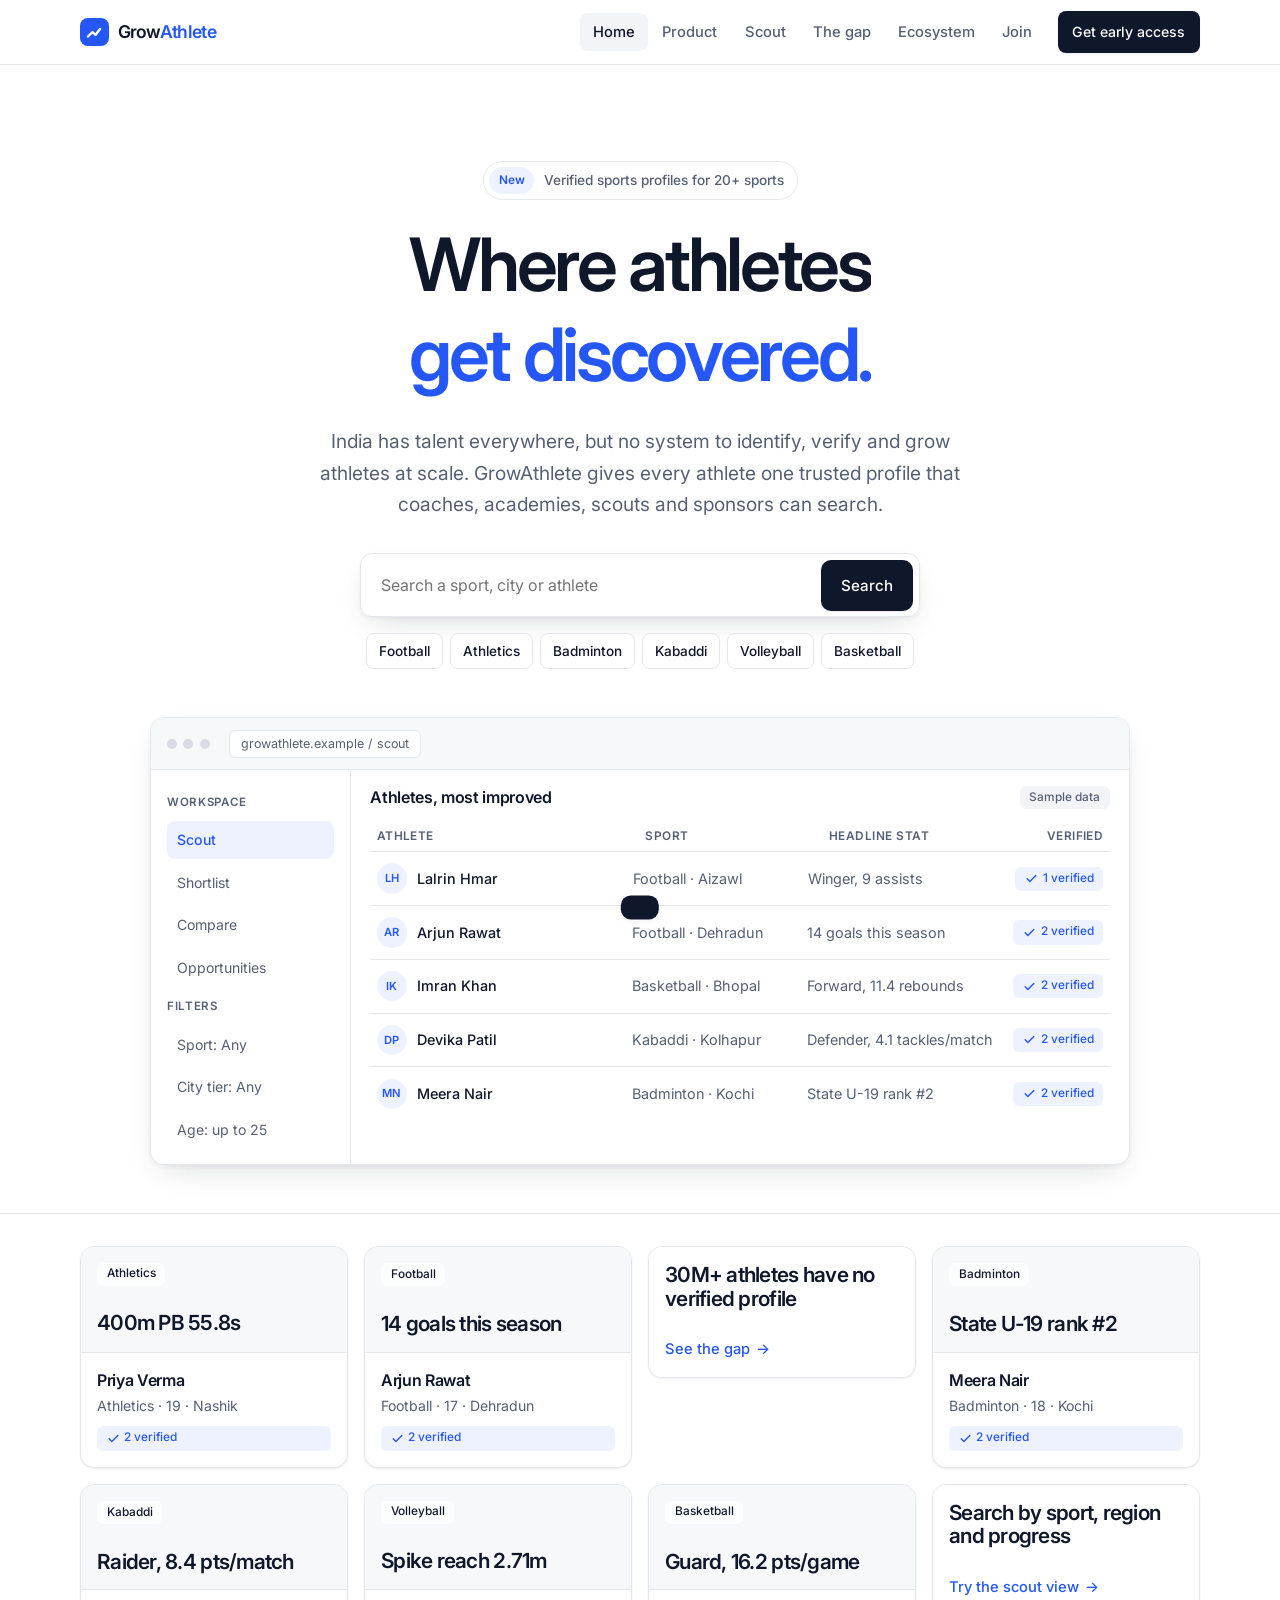
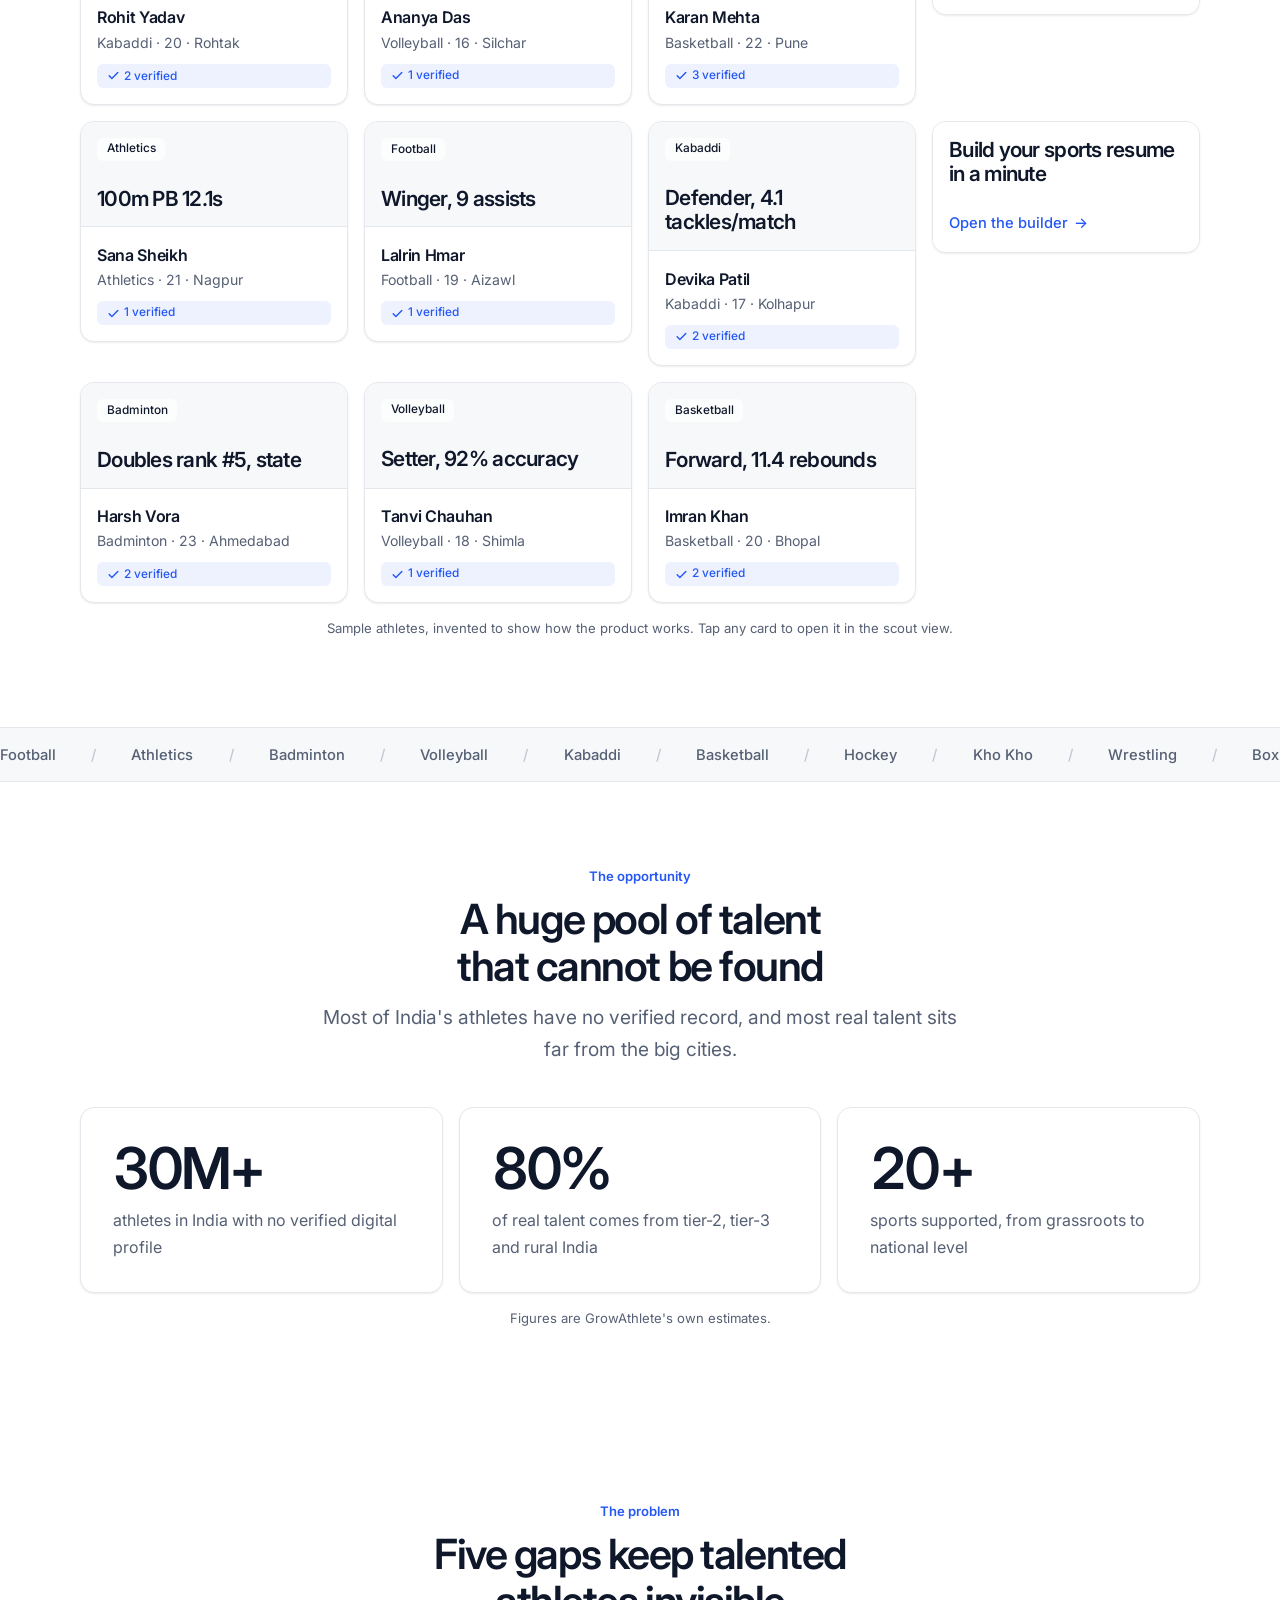
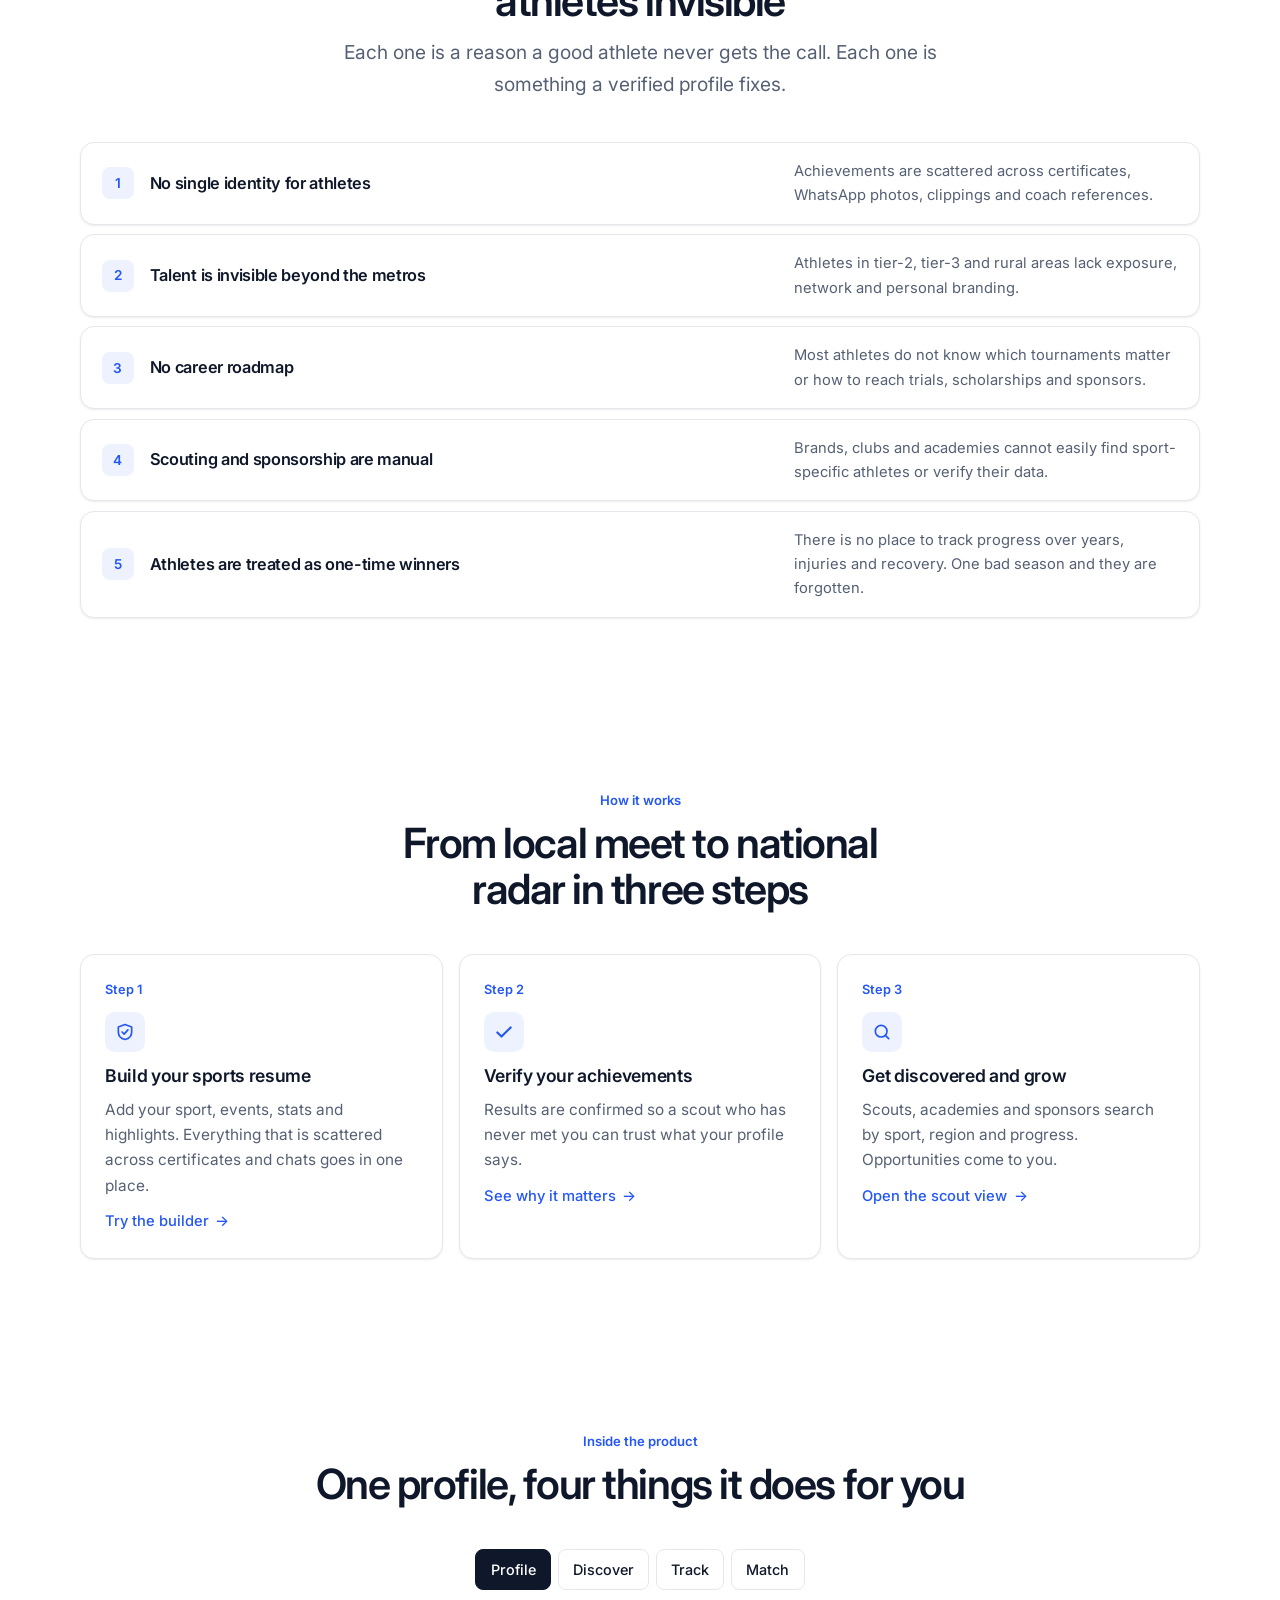
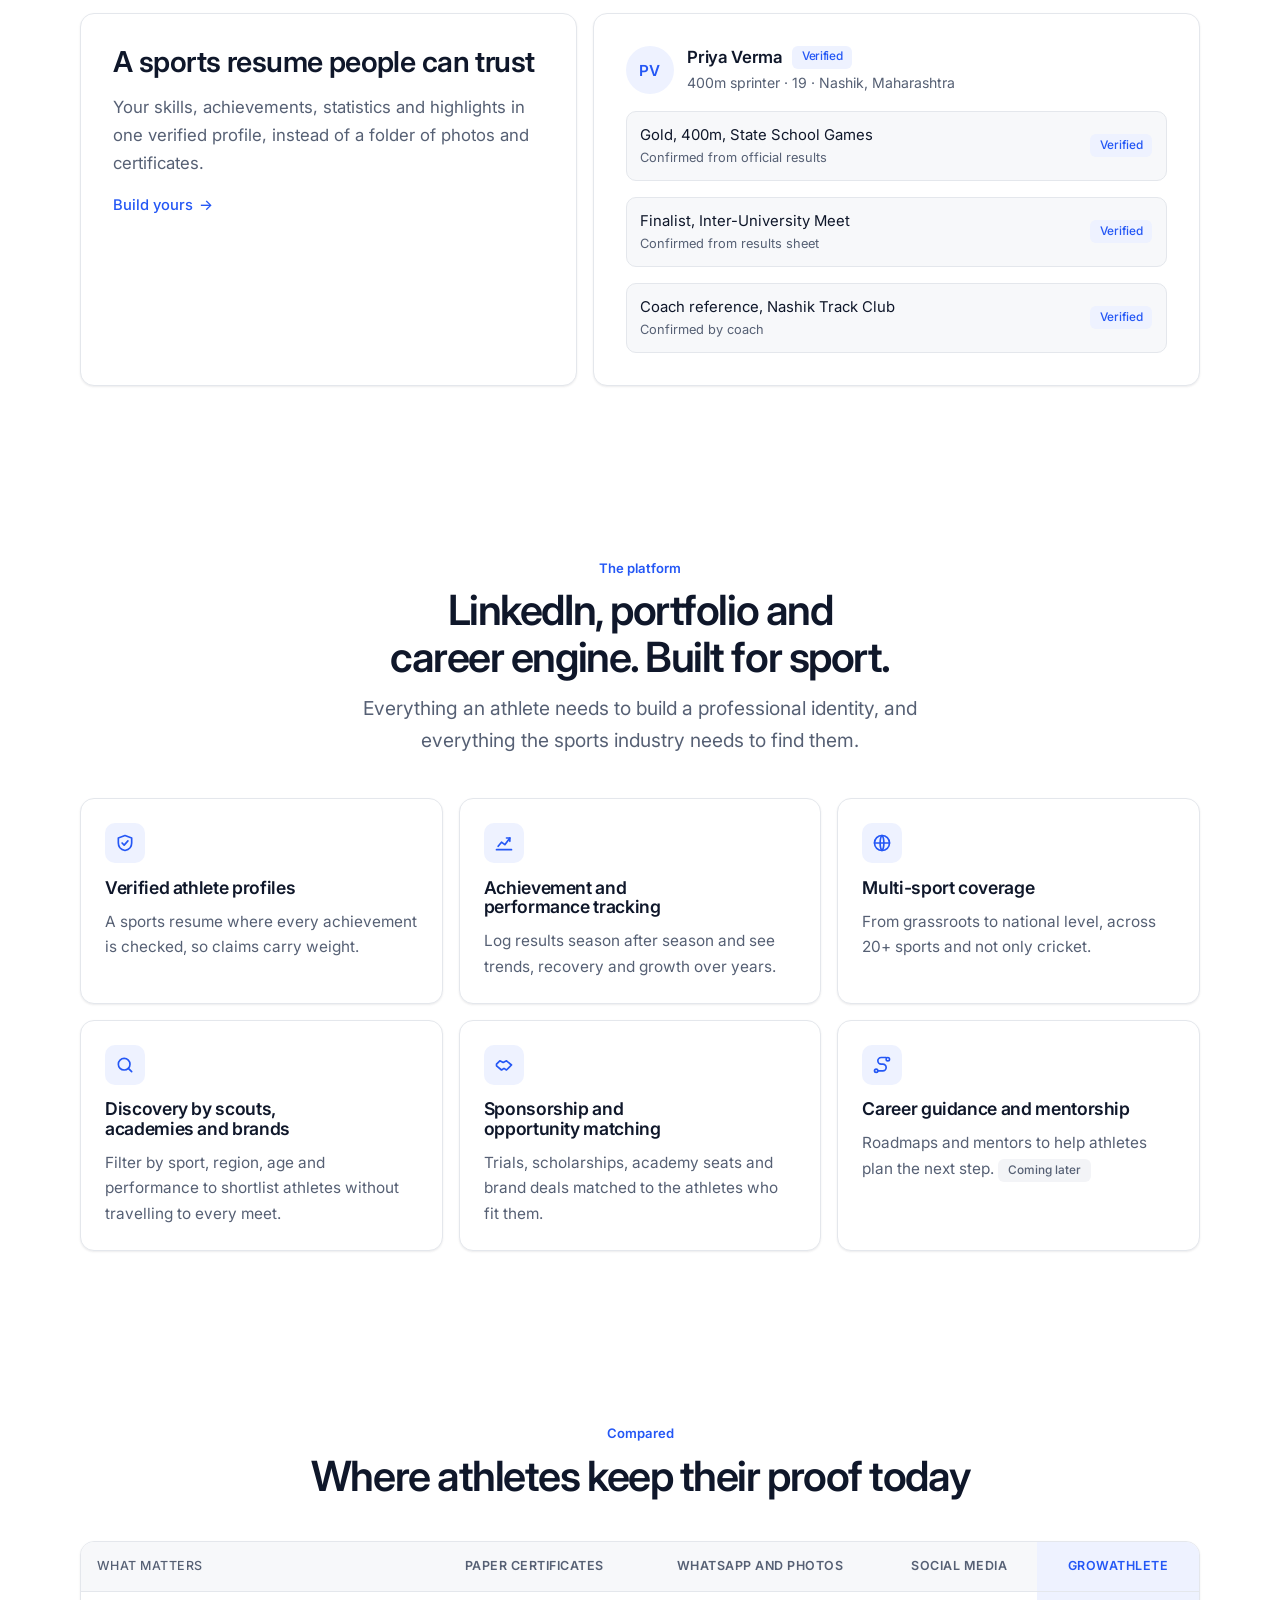
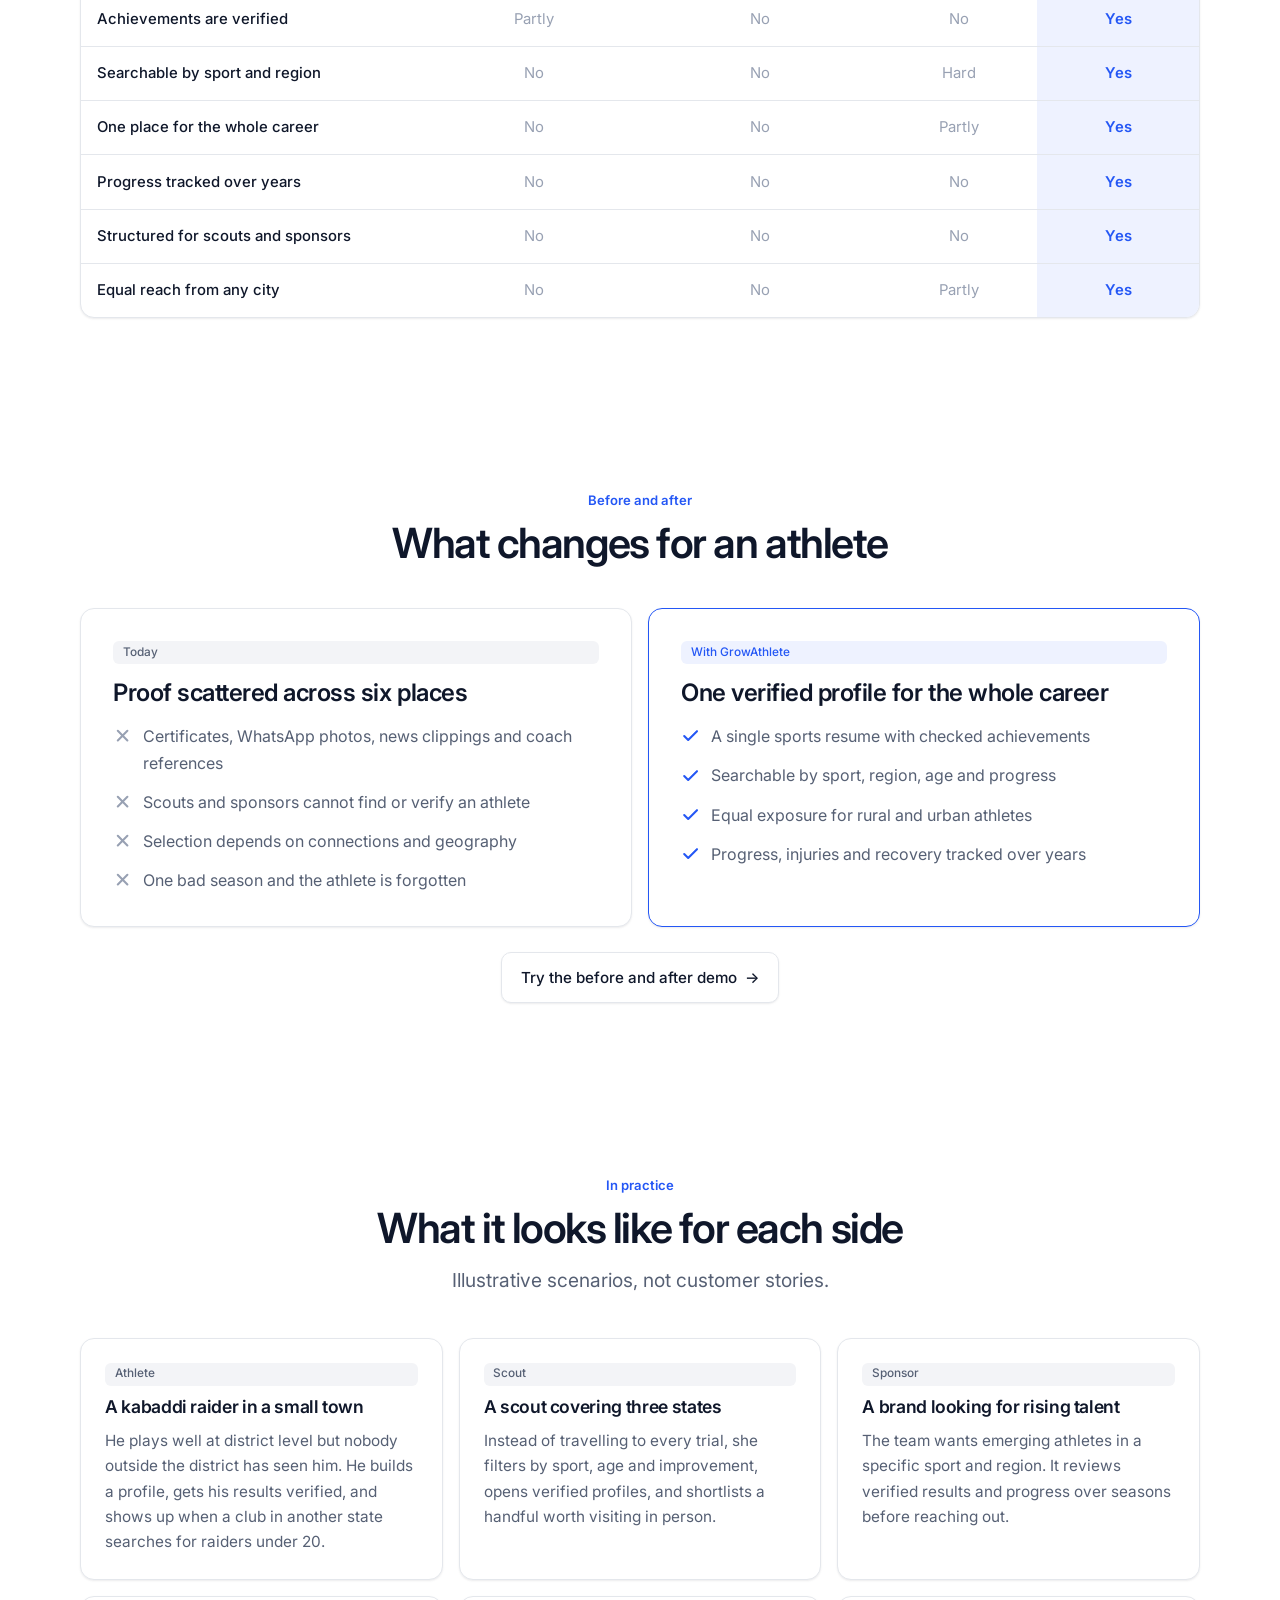
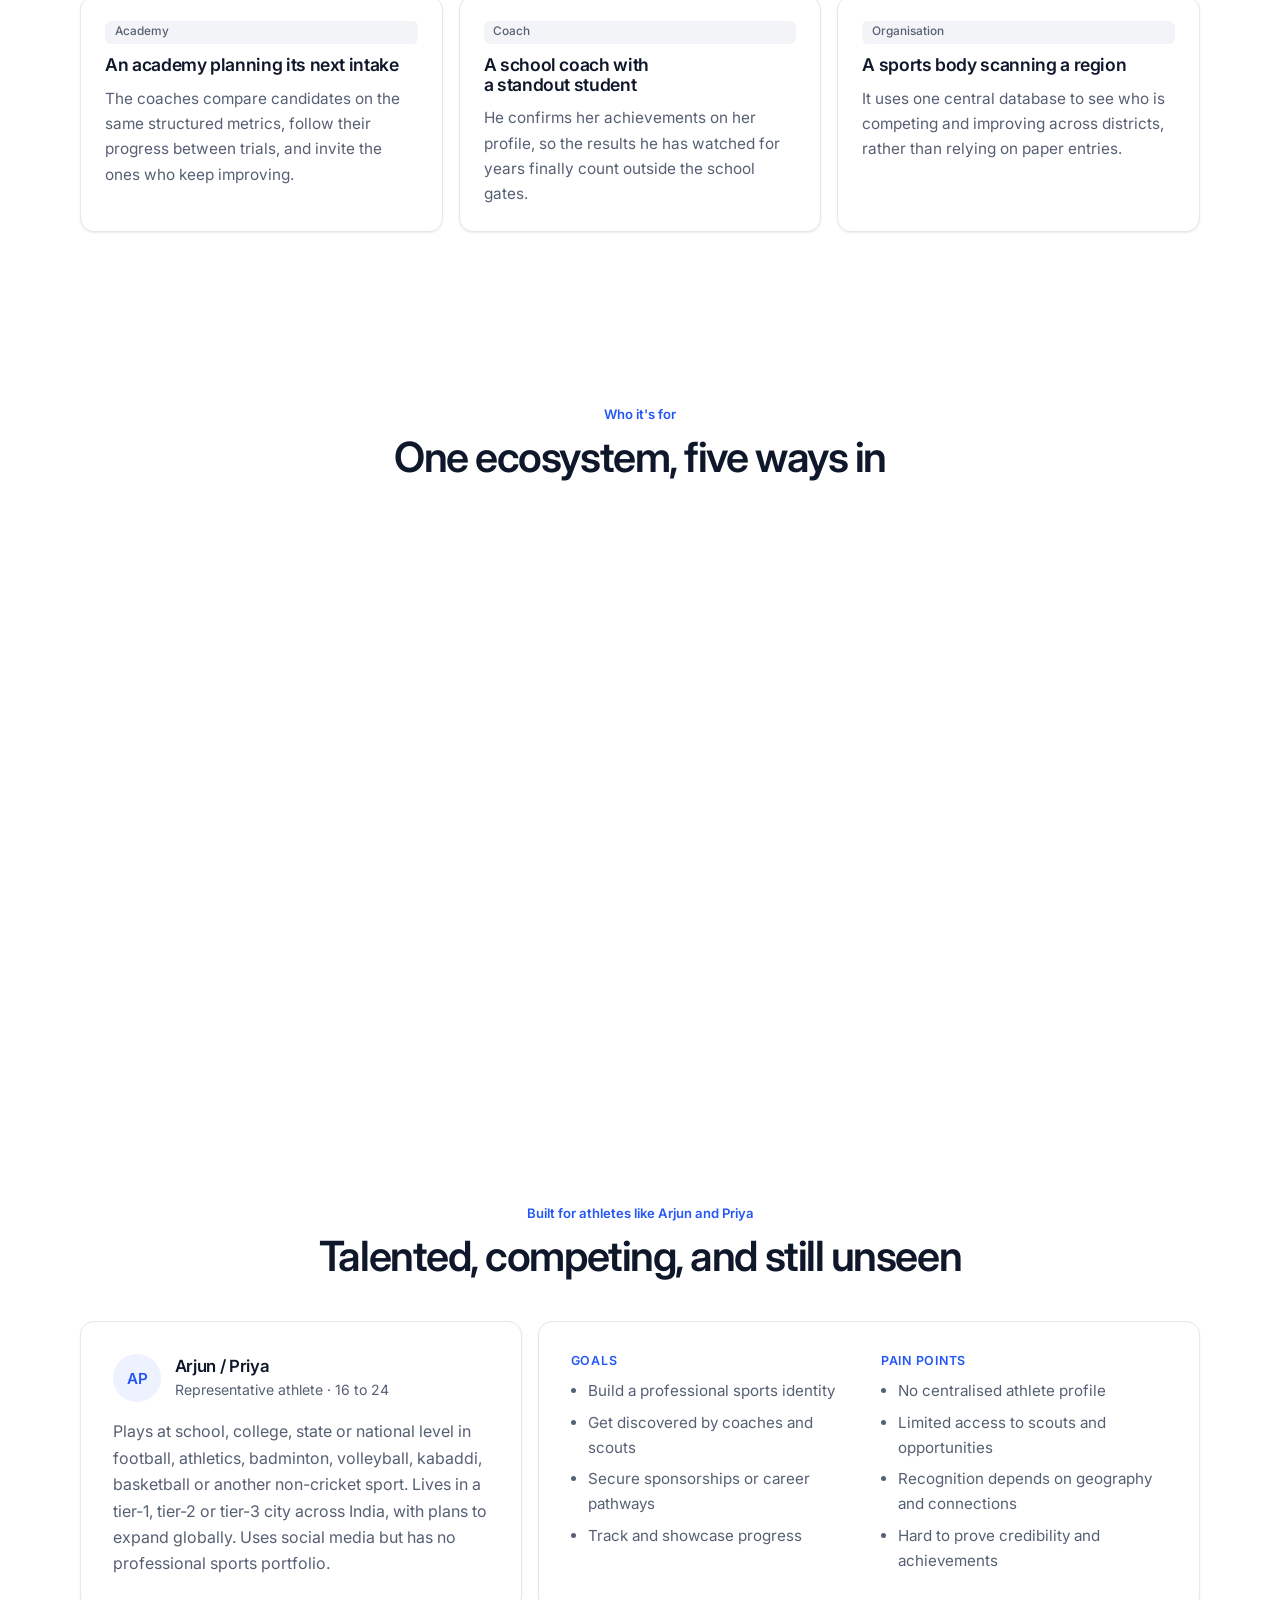
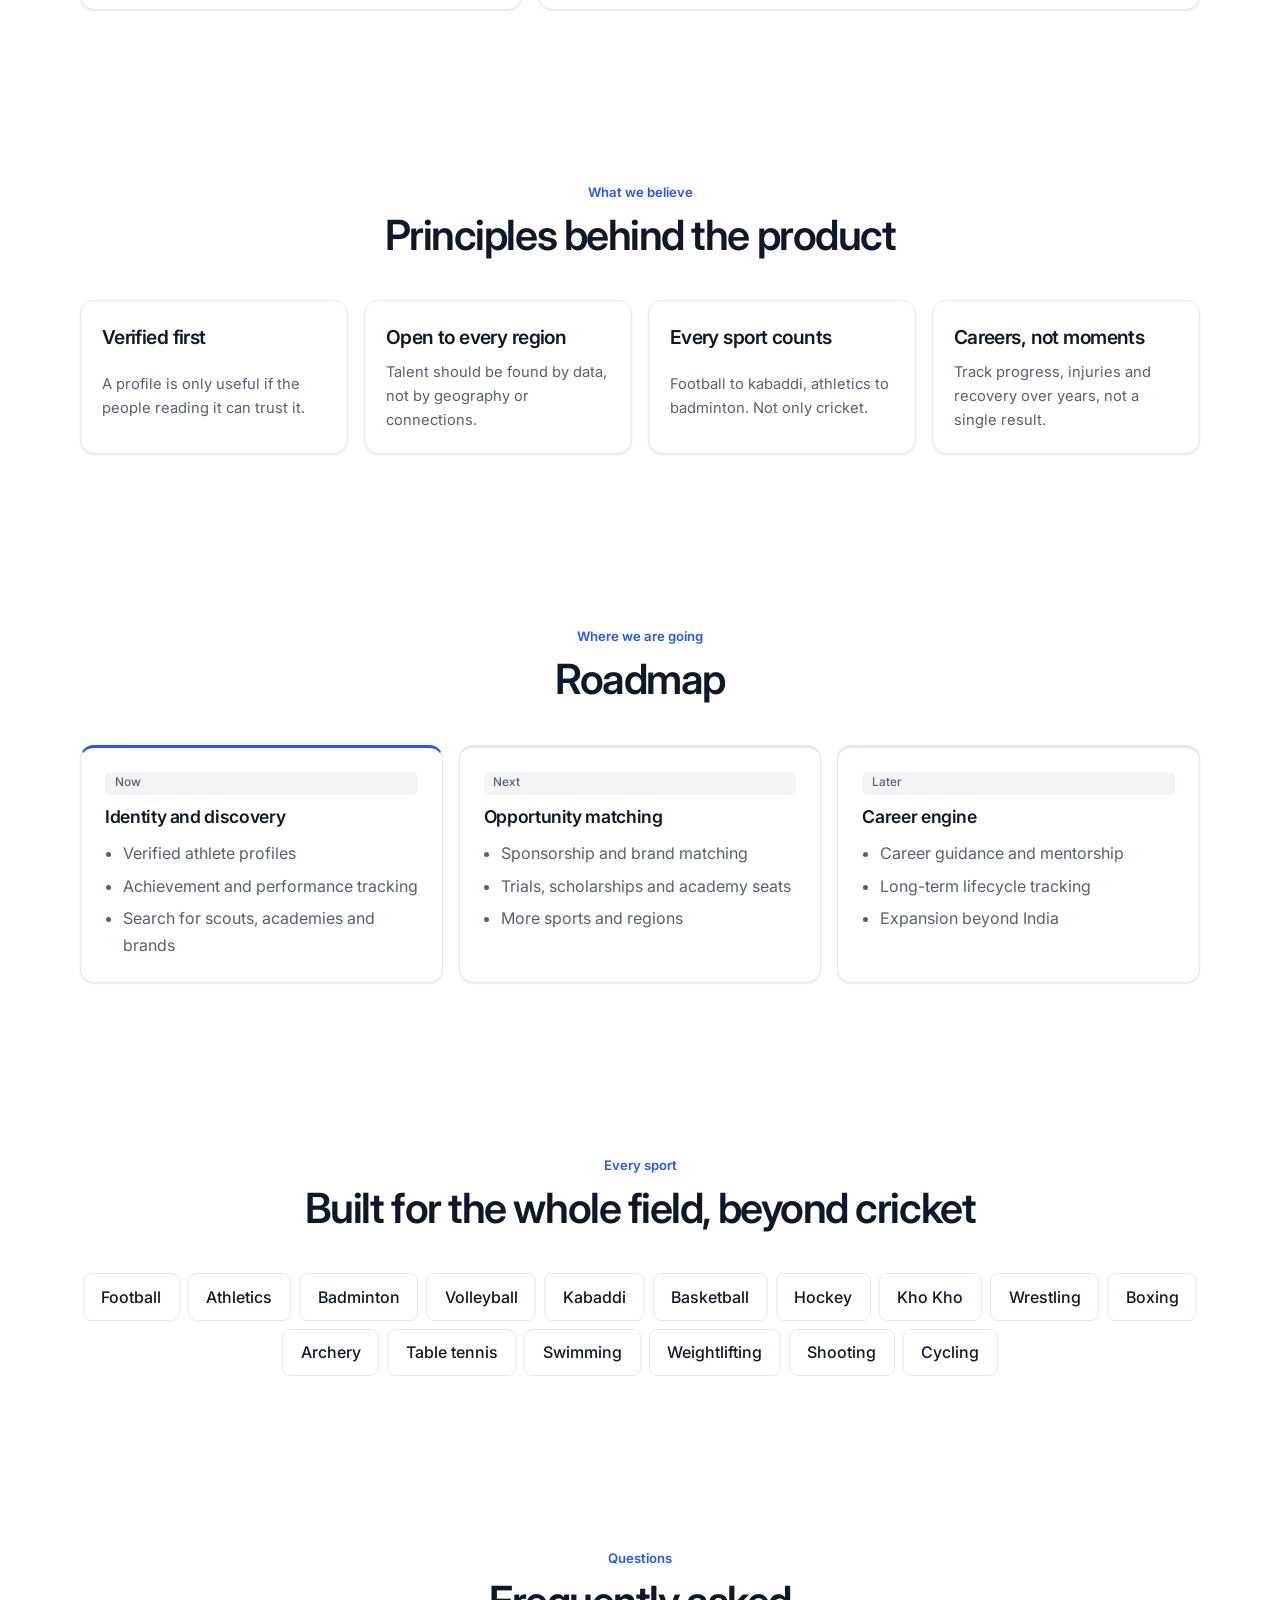
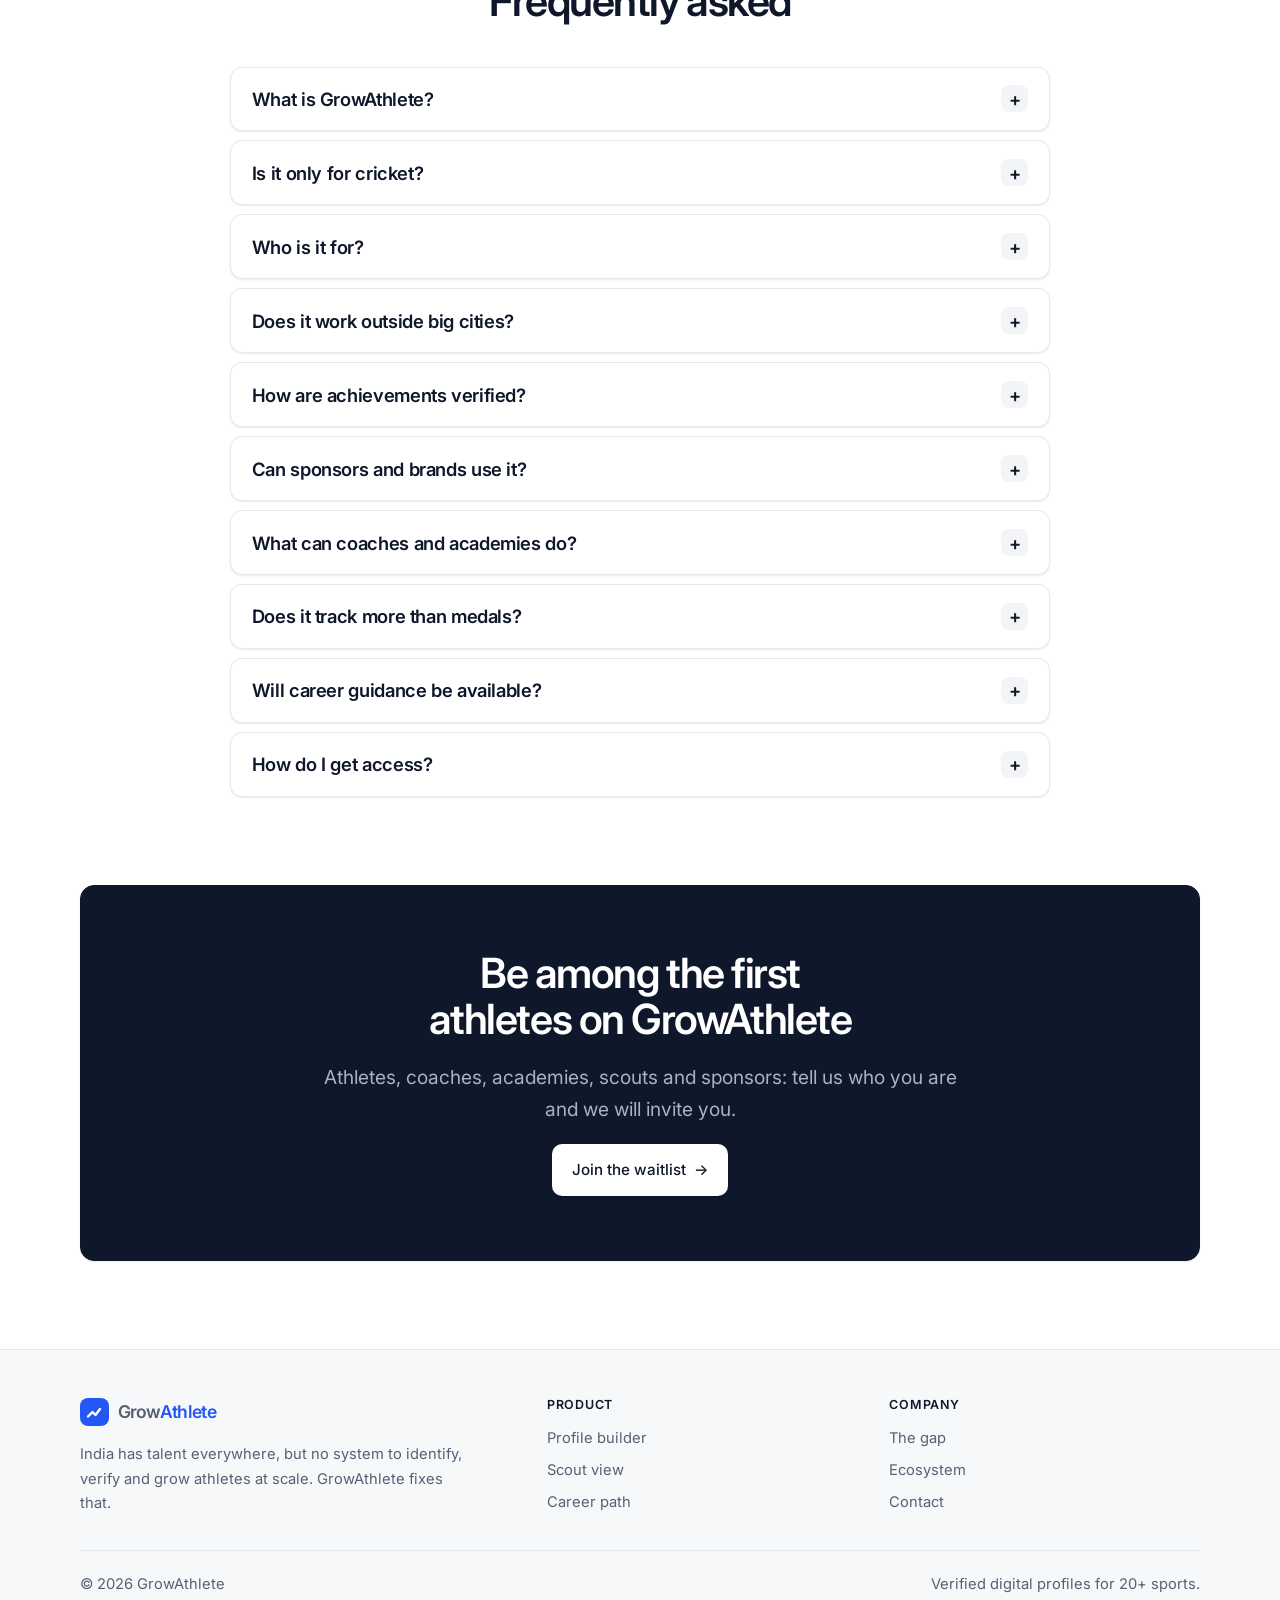
==== commit d81cc454: "Redesign: clean SaaS look with product window mockup White canvas, hairline borders, Inter type, a s" ====
--- a/index.html
+++ b/index.html
@@ -7,7 +7,7 @@
 <meta name="description" content="GrowAthlete creates verified digital profiles for athletes across 20+ sports, so coaches, academies, scouts and sponsors can find talent anywhere in India.">
 <link rel="preconnect" href="https://fonts.googleapis.com">
 <link rel="preconnect" href="https://fonts.gstatic.com" crossorigin>
-<link href="https://fonts.googleapis.com/css2?family=Figtree:wght@400;500;600;700;800&display=swap" rel="stylesheet">
+<link href="https://fonts.googleapis.com/css2?family=Inter:wght@400;500;600;700&display=swap" rel="stylesheet">
 <link rel="stylesheet" href="css/style.css">
 <script src="js/theme.js"></script>
 </head>
@@ -29,6 +29,21 @@
       <button class="btn btn-primary" type="submit">Search</button>
     </form>
     <div class="quick" id="quick"></div>
+
+    <div class="win" aria-label="Example of the GrowAthlete scout view">
+      <div class="win-bar"><i></i><i></i><i></i><span>growathlete.example / scout</span></div>
+      <div class="win-body">
+        <div class="win-side">
+          <b>Workspace</b><span class="on">Scout</span><span>Shortlist</span><span>Compare</span><span>Opportunities</span>
+          <b>Filters</b><span>Sport: Any</span><span>City tier: Any</span><span>Age: up to 25</span>
+        </div>
+        <div class="win-main">
+          <div class="win-top"><h3>Athletes, most improved</h3><span class="pill">Sample data</span></div>
+          <div class="trow h"><span>Athlete</span><span class="hide-s">Sport</span><span class="hide-s">Headline stat</span><span>Verified</span></div>
+          <div id="winrows"></div>
+        </div>
+      </div>
+    </div>
   </div>
 </section>
 
--- a/css/style.css
+++ b/css/style.css
@@ -1,421 +1,437 @@
 /* GrowAthlete shared styles.
-   Concept: a calm, light, Pinterest-style discovery site. Warm white ground, flat pastel shapes behind frosted glass panels,
-   masonry "pins" for athletes, one red accent. No gradients anywhere: colour is flat, depth comes from glass blur and soft shadow. */
+   Concept: a clean SaaS product site. White canvas, hairline borders, neat Inter type, one blue accent, product UI mockups.
+   No gradients, no decorative shapes. Depth comes from borders and a very light shadow. */
 :root {
-  --bg: #FAF9F6;
-  --ink: #111111;
-  --ink-soft: #62625B;
-  --line: rgba(17, 17, 17, .1);
-  --glass: rgba(255, 255, 255, .62);
-  --glass-strong: rgba(255, 255, 255, .82);
-  --glass-line: rgba(255, 255, 255, .9);
-  --surface2: #F1EFEA;
-  --accent: #E60023;
-  --accent-dark: #BD001C;
+  --bg: #FFFFFF;
+  --bg2: #F7F8FA;
+  --ink: #0F172A;
+  --ink-soft: #566074;
+  --line: #E4E7EC;
+  --accent: #2457F5;
+  --accent-dark: #1B44C8;
   --accent-ink: #FFFFFF;
-  --accent-text: #C7001E;
-  --good: #111111;
-  --good-bg: #ECEAE5;
-  --warn: #C7001E;
-  --warn-bg: #FCE6E9;
-  --tint: #F9DCE0;
-  /* One neutral for every card cover and icon chip; the only hue on the site is the red accent */
-  --p1: #EFEDE8; --p2: #EFEDE8; --p3: #EFEDE8; --p4: #EFEDE8; --p5: #EFEDE8; --p6: #EFEDE8;
-  --shadow: 0 10px 34px -12px rgba(17, 17, 17, .14);
-  --font: "Figtree", system-ui, -apple-system, "Segoe UI", sans-serif;
-  --radius: 24px;
+  --accent-text: #2457F5;
+  --tint: #EEF2FF;
+  --surface2: #F3F4F7;
+  --good: #2457F5;
+  --good-bg: #EEF2FF;
+  --warn: #566074;
+  --warn-bg: #F3F4F7;
+  --p1: #F3F4F7; --p2: #F3F4F7; --p3: #F3F4F7; --p4: #F3F4F7; --p5: #F3F4F7; --p6: #F3F4F7;
+  --shadow: 0 1px 2px rgba(16, 24, 40, .05), 0 1px 3px rgba(16, 24, 40, .04);
+  --shadow-lg: 0 12px 32px -12px rgba(16, 24, 40, .18), 0 2px 6px rgba(16, 24, 40, .05);
+  --font: "Inter", system-ui, -apple-system, "Segoe UI", sans-serif;
+  --radius: 14px;
   color-scheme: light;
 }
 
 *, *::before, *::after { box-sizing: border-box; }
-html { scroll-behavior: smooth; scroll-padding-top: 6rem; }
-body { margin: 0; background: var(--bg); color: var(--ink); font: 400 1.0625rem/1.6 var(--font); -webkit-font-smoothing: antialiased; overflow-x: hidden; }
+html { scroll-behavior: smooth; scroll-padding-top: 5rem; }
+body { margin: 0; background: var(--bg); color: var(--ink); font: 400 1rem/1.65 var(--font); -webkit-font-smoothing: antialiased; overflow-x: hidden; }
 img, svg { max-width: 100%; }
 button, input, select { font: inherit; color: inherit; }
 button { cursor: pointer; }
 a { color: inherit; }
 p { margin: 0; }
-:focus-visible { outline: 3px solid var(--ink); outline-offset: 3px; border-radius: 8px; }
-h1, h2, h3, h4 { font-family: var(--font); margin: 0; text-wrap: balance; line-height: 1.08; font-weight: 700; letter-spacing: -.03em; }
-h1 { font-size: clamp(2.7rem, 7vw, 5.4rem); font-weight: 800; letter-spacing: -.04em; }
-h2 { font-size: clamp(1.9rem, 4vw, 3rem); }
-h3 { font-size: 1.2rem; letter-spacing: -.015em; }
-.wrap { width: 100%; max-width: 1240px; margin-inline: auto; padding-inline: max(18px, env(safe-area-inset-left, 0px)) max(18px, env(safe-area-inset-right, 0px)); }
+:focus-visible { outline: 2px solid var(--accent); outline-offset: 3px; border-radius: 6px; }
+h1, h2, h3, h4 { font-family: var(--font); margin: 0; text-wrap: balance; line-height: 1.12; font-weight: 600; letter-spacing: -.03em; }
+h1 { font-size: clamp(2.5rem, 6.4vw, 4.6rem); letter-spacing: -.045em; }
+h2 { font-size: clamp(1.8rem, 3.6vw, 2.6rem); letter-spacing: -.035em; }
+h3 { font-size: 1.1rem; letter-spacing: -.02em; }
+.wrap { width: 100%; max-width: 1160px; margin-inline: auto; padding-inline: max(20px, env(safe-area-inset-left, 0px)) max(20px, env(safe-area-inset-right, 0px)); }
 section { padding-block: clamp(3rem, 7vw, 5.5rem); position: relative; }
-.alt { background: transparent; }
-.tag { display: inline-flex; align-items: center; gap: .5rem; font: 600 .8rem/1 var(--font); letter-spacing: .02em; color: var(--ink); background: var(--glass-strong); border: 1px solid var(--glass-line); backdrop-filter: blur(12px); padding: .5rem .85rem; border-radius: 999px; margin-bottom: 1.2rem; box-shadow: var(--shadow); }
-.tag::before { content: ""; width: 7px; height: 7px; border-radius: 50%; background: var(--accent); }
-.lede { color: var(--ink-soft); font-size: clamp(1.05rem, 1.6vw, 1.25rem); max-width: 40rem; }
-.head { margin-bottom: 2.6rem; max-width: 46rem; display: grid; gap: 1rem; justify-items: start; }
+.alt { background: var(--bg2); border-block: 1px solid var(--line); }
+.tag { display: inline-block; font: 600 .82rem/1 var(--font); color: var(--accent-text); margin-bottom: 1rem; letter-spacing: 0; }
+.lede { color: var(--ink-soft); font-size: clamp(1.02rem, 1.5vw, 1.2rem); max-width: 40rem; }
+.head { margin-bottom: 2.6rem; max-width: 44rem; display: grid; gap: .8rem; justify-items: start; }
+.head .tag { margin-bottom: 0; }
 .head.center, .center { justify-items: center; text-align: center; margin-inline: auto; }
 .grad { color: var(--accent); }
-
-/* Flat pastel shapes behind the glass */
-.backdrop { position: fixed; inset: 0; z-index: -1; overflow: hidden; pointer-events: none; }
-.backdrop i { position: absolute; display: block; animation: float 22s ease-in-out infinite alternate; }
-.backdrop i:nth-child(1) { width: 440px; height: 440px; border-radius: 50%; background: var(--tint); left: -140px; top: 60px; }
-.backdrop i:nth-child(2) { width: 360px; height: 360px; border-radius: 50%; background: var(--tint); right: -110px; top: 18%; animation-duration: 28s; }
-.backdrop i:nth-child(3) { width: 300px; height: 300px; border-radius: 80px; background: var(--tint); left: 32%; bottom: -120px; animation-duration: 25s; transform: rotate(12deg); }
-.backdrop i:nth-child(4) { width: 320px; height: 320px; border-radius: 50%; background: var(--tint); right: 8%; bottom: 4%; animation-duration: 31s; }
-.backdrop i:nth-child(5) { width: 240px; height: 240px; border-radius: 70px; background: var(--tint); left: 4%; top: 56%; animation-duration: 26s; transform: rotate(-10deg); }
-@keyframes float { to { translate: 40px 50px; } }
-
-/* Glass */
-.glass, .card { background: var(--glass); backdrop-filter: blur(20px) saturate(1.5); -webkit-backdrop-filter: blur(20px) saturate(1.5); border: 1px solid var(--glass-line); border-radius: var(--radius); box-shadow: var(--shadow); }
+.backdrop, .bgfx { display: none; }
+
+.card { background: #fff; border: 1px solid var(--line); border-radius: var(--radius); box-shadow: var(--shadow); }
 .spot { position: relative; }
 
 /* Page chrome */
-.progress { position: fixed; top: 0; left: 0; height: 3px; width: 100%; transform-origin: 0 50%; transform: scaleX(0); background: var(--accent); z-index: 80; }
+.progress { position: fixed; top: 0; left: 0; height: 2px; width: 100%; transform-origin: 0 50%; transform: scaleX(0); background: var(--accent); z-index: 80; }
 .curtain { display: none; }
-.js .curtain { position: fixed; inset: 0; z-index: 100; background: var(--accent); transform: translateY(100%); pointer-events: none; display: grid; place-items: center; }
-.curtain span { font: 800 clamp(1.6rem, 4vw, 2.6rem) var(--font); color: #fff; letter-spacing: -.04em; }
+.js .curtain { position: fixed; inset: 0; z-index: 100; background: var(--ink); transform: translateY(100%); pointer-events: none; display: grid; place-items: center; }
+.curtain span { font: 600 clamp(1.4rem, 3.5vw, 2.2rem) var(--font); color: #fff; letter-spacing: -.04em; }
 .curtain.cover { transform: none; transition: none; pointer-events: auto; }
-.curtain.done { transform: translateY(-100%); transition: transform .65s cubic-bezier(.77, 0, .18, 1); }
-.curtain.in { transform: none; transition: transform .45s cubic-bezier(.77, 0, .18, 1); pointer-events: auto; }
+.curtain.done { transform: translateY(-100%); transition: transform .6s cubic-bezier(.77, 0, .18, 1); }
+.curtain.in { transform: none; transition: transform .4s cubic-bezier(.77, 0, .18, 1); pointer-events: auto; }
 
 /* Buttons, chips, pills */
-.btn { display: inline-flex; align-items: center; justify-content: center; gap: .55rem; border: 0; border-radius: 999px; padding: .95rem 1.5rem; font-weight: 700; text-decoration: none; transition: transform .2s, background .2s, border-color .2s, box-shadow .2s; white-space: nowrap; }
-.btn-primary { background: var(--accent); color: var(--accent-ink); }
-.btn-primary:hover { background: var(--accent-dark); transform: translateY(-2px); }
-.btn-line { background: var(--glass-strong); border: 1px solid var(--glass-line); color: var(--ink); box-shadow: var(--shadow); }
-.btn-line:hover { background: #fff; transform: translateY(-2px); }
-.btn-sm { padding: .6rem 1rem; font-size: .9rem; }
-.btn .arr { transition: transform .2s; } .btn:hover .arr { transform: translateX(4px); }
-.chip { border: 1px solid var(--glass-line); background: var(--glass-strong); border-radius: 999px; padding: .55rem 1rem; font-weight: 600; font-size: .92rem; transition: all .18s; box-shadow: 0 4px 14px -8px rgba(17, 17, 17, .2); text-decoration: none; display: inline-block; }
-.chip:hover { background: #fff; transform: translateY(-2px); }
+.btn { display: inline-flex; align-items: center; justify-content: center; gap: .5rem; border: 1px solid transparent; border-radius: 10px; padding: .75rem 1.2rem; font-weight: 500; font-size: .95rem; text-decoration: none; transition: background .18s, border-color .18s, box-shadow .18s, transform .18s; white-space: nowrap; }
+.btn-primary { background: var(--ink); color: #fff; box-shadow: var(--shadow); }
+.btn-primary:hover { background: #1E293B; transform: translateY(-1px); }
+.btn-blue { background: var(--accent); color: #fff; }
+.btn-blue:hover { background: var(--accent-dark); }
+.btn-line { background: #fff; border-color: var(--line); color: var(--ink); box-shadow: var(--shadow); }
+.btn-line:hover { border-color: #C9CED8; background: var(--bg2); }
+.btn-sm { padding: .5rem .85rem; font-size: .88rem; border-radius: 8px; }
+.btn .arr { transition: transform .18s; } .btn:hover .arr { transform: translateX(3px); }
+.chip { border: 1px solid var(--line); background: #fff; border-radius: 8px; padding: .5rem .9rem; font-weight: 500; font-size: .9rem; transition: all .15s; text-decoration: none; display: inline-block; }
+.chip:hover { border-color: #C9CED8; background: var(--bg2); }
 .chip[aria-pressed="true"], .chip[aria-selected="true"] { background: var(--ink); border-color: var(--ink); color: #fff; }
-.pill { display: inline-flex; align-items: center; gap: .35rem; font: 700 .72rem/1 var(--font); padding: .4rem .65rem; border-radius: 999px; background: var(--surface2); color: var(--ink-soft); }
+.pill { display: inline-flex; align-items: center; gap: .3rem; font: 500 .74rem/1 var(--font); padding: .35rem .6rem; border-radius: 6px; background: var(--surface2); color: var(--ink-soft); }
 .pill.good { background: var(--good-bg); color: var(--good); }
 .pill.warn { background: var(--warn-bg); color: var(--warn); }
 
-/* Header: floating glass bar */
-header.site { position: sticky; top: 0; z-index: 50; padding-top: .8rem; }
-.nav { display: flex; align-items: center; gap: .8rem; padding: .55rem .6rem .55rem 1.1rem; background: var(--glass); backdrop-filter: blur(22px) saturate(1.6); -webkit-backdrop-filter: blur(22px) saturate(1.6); border: 1px solid var(--glass-line); border-radius: 999px; box-shadow: var(--shadow); }
-.logo { font: 800 1.2rem var(--font); letter-spacing: -.04em; text-decoration: none; display: inline-flex; align-items: center; gap: .55rem; margin-right: auto; }
-.logo i { width: 2rem; height: 2rem; border-radius: 50%; background: var(--accent); display: grid; place-items: center; }
-.logo b { color: var(--accent); font-weight: 800; }
+/* Header */
+header.site { position: sticky; top: 0; z-index: 50; background: rgba(255, 255, 255, .9); backdrop-filter: blur(10px); border-bottom: 1px solid var(--line); }
+.nav { display: flex; align-items: center; gap: .8rem; height: 64px; }
+.logo { font: 600 1.1rem var(--font); letter-spacing: -.04em; text-decoration: none; display: inline-flex; align-items: center; gap: .55rem; margin-right: auto; }
+.logo i { width: 1.8rem; height: 1.8rem; border-radius: 8px; background: var(--accent); display: grid; place-items: center; }
+.logo b { color: var(--accent); font-weight: 600; }
 .links { display: flex; gap: .1rem; }
-.links a { text-decoration: none; padding: .55rem .9rem; border-radius: 999px; font-weight: 600; font-size: .94rem; color: var(--ink-soft); transition: color .2s, background .2s; }
-.links a:hover { color: var(--ink); background: rgba(17, 17, 17, .05); }
-.links a.on { color: #fff; background: var(--ink); }
-.icon-btn { width: 2.5rem; height: 2.5rem; border-radius: 50%; border: 0; background: var(--surface2); display: grid; place-items: center; transition: background .2s; flex: none; }
-.icon-btn:hover { background: #E6E3DC; }
-.icon-btn svg { width: 1.2rem; height: 1.2rem; }
+.links a { text-decoration: none; padding: .45rem .8rem; border-radius: 8px; font-weight: 500; font-size: .92rem; color: var(--ink-soft); transition: color .15s, background .15s; }
+.links a:hover { color: var(--ink); background: var(--bg2); }
+.links a.on { color: var(--ink); background: var(--surface2); }
+.icon-btn { width: 2.3rem; height: 2.3rem; border-radius: 8px; border: 1px solid var(--line); background: #fff; display: grid; place-items: center; transition: background .15s; flex: none; }
+.icon-btn:hover { background: var(--bg2); }
+.icon-btn svg { width: 1.15rem; height: 1.15rem; }
 .burger { display: none; }
 @media (max-width: 960px) {
   .burger { display: grid; }
-  .links { position: absolute; top: calc(100% + .5rem); left: 0; right: 0; flex-direction: column; background: var(--glass-strong); backdrop-filter: blur(22px); border: 1px solid var(--glass-line); border-radius: 24px; padding: .6rem; display: none; box-shadow: var(--shadow); }
+  .links { position: absolute; top: 100%; left: 0; right: 0; flex-direction: column; background: #fff; border-bottom: 1px solid var(--line); padding: .6rem 20px 1rem; display: none; box-shadow: var(--shadow-lg); }
   header.site .wrap { position: relative; }
-  header.site.open .links { display: flex; animation: drop .25s ease-out; }
-  .links a { padding: .85rem 1rem; font-size: 1.05rem; }
+  header.site.open .links { display: flex; animation: drop .2s ease-out; }
+  .links a { padding: .8rem .6rem; font-size: 1rem; }
   .nav .btn-sm { display: none; }
 }
-@keyframes drop { from { opacity: 0; transform: translateY(-8px); } }
-.bgfx { display: none; }
-
-/* Hero (centered, minimal) */
-.hero { padding-block: clamp(3rem, 8vw, 6rem) clamp(1.5rem, 3vw, 2.5rem); text-align: center; }
+@keyframes drop { from { opacity: 0; transform: translateY(-6px); } }
+
+/* Hero */
+.hero { padding-block: clamp(3.5rem, 8vw, 6rem) clamp(2rem, 4vw, 3rem); text-align: center; border-bottom: 1px solid var(--line); background: var(--bg); }
 .hero .wrap { display: grid; justify-items: center; }
-.badge { display: inline-flex; align-items: center; gap: .6rem; padding: .4rem 1rem .4rem .4rem; background: var(--glass-strong); border: 1px solid var(--glass-line); border-radius: 999px; font-size: .88rem; font-weight: 600; color: var(--ink-soft); margin-bottom: 1.6rem; box-shadow: var(--shadow); animation: fade .7s .1s both; }
-.badge b { background: var(--accent); color: #fff; font-size: .72rem; padding: .3rem .6rem; border-radius: 999px; }
-.hero h1 { max-width: 14ch; }
+.badge { display: inline-flex; align-items: center; gap: .6rem; padding: .3rem .8rem .3rem .3rem; border: 1px solid var(--line); border-radius: 999px; font-size: .85rem; font-weight: 500; color: var(--ink-soft); margin-bottom: 1.5rem; animation: fade .6s .05s both; }
+.badge b { background: var(--tint); color: var(--accent); font-size: .74rem; font-weight: 600; padding: .25rem .6rem; border-radius: 999px; }
+.hero h1 { max-width: 15ch; }
 .hero h1 .l { display: block; overflow: hidden; padding-bottom: .1em; }
-.hero h1 .l > span { display: inline-block; animation: rise .9s cubic-bezier(.2, .8, .2, 1) both; animation-delay: calc(var(--d, 0) * 120ms + 200ms); }
+.hero h1 .l > span { display: inline-block; animation: rise .8s cubic-bezier(.2, .8, .2, 1) both; animation-delay: calc(var(--d, 0) * 110ms + 150ms); }
 @keyframes rise { from { transform: translateY(105%); } }
-.hero .lede { margin: 1.5rem auto 0; animation: fade .8s .75s both; }
-@keyframes fade { from { opacity: 0; transform: translateY(14px); } }
-.searchbar { margin-top: 2rem; width: min(640px, 100%); display: flex; gap: .4rem; padding: .45rem; background: var(--glass-strong); backdrop-filter: blur(20px); border: 1px solid var(--glass-line); border-radius: 999px; box-shadow: var(--shadow); animation: fade .8s .9s both; }
-.searchbar input { flex: 1; min-width: 0; border: 0; background: transparent; padding: .6rem 1.1rem; font-size: 1.05rem; }
+.hero .lede { margin: 1.4rem auto 0; animation: fade .7s .6s both; }
+@keyframes fade { from { opacity: 0; transform: translateY(12px); } }
+.searchbar { margin-top: 2rem; width: min(560px, 100%); display: flex; gap: .4rem; padding: .35rem; background: #fff; border: 1px solid var(--line); border-radius: 12px; box-shadow: var(--shadow-lg); animation: fade .7s .75s both; }
+.searchbar input { flex: 1; min-width: 0; border: 0; background: transparent; padding: .55rem .9rem; font-size: 1rem; }
 .searchbar input:focus { outline: none; }
-.searchbar:focus-within { box-shadow: 0 0 0 3px var(--ink), var(--shadow); }
-.quick { margin-top: 1.1rem; display: flex; flex-wrap: wrap; gap: .5rem; justify-content: center; animation: fade .8s 1.05s both; }
-
-/* Masonry wall of pins */
-.masonry { columns: 4 250px; column-gap: 1rem; }
-.pin { break-inside: avoid; margin-bottom: 1rem; display: block; text-decoration: none; border-radius: 24px; overflow: hidden; background: rgba(255, 255, 255, .92); border: 1px solid var(--glass-line); box-shadow: var(--shadow); transition: transform .25s, box-shadow .25s; animation: pop .6s cubic-bezier(.2, .8, .2, 1) both; animation-delay: calc(var(--i, 0) * 50ms); }
-.pin:hover { transform: translateY(-4px); box-shadow: 0 18px 40px -14px rgba(17, 17, 17, .25); }
-.pin-cover { background: var(--c, var(--p1)); height: var(--h, 200px); padding: 1rem; display: flex; flex-direction: column; justify-content: space-between; align-items: flex-start; }
-.pin-cover .big { font-weight: 800; font-size: 1.55rem; line-height: 1.05; letter-spacing: -.035em; max-width: 12ch; }
-.pin-body { padding: .9rem 1rem 1.1rem; display: grid; gap: .6rem; }
-.pin-body .nm { font-weight: 700; letter-spacing: -.02em; }
+.searchbar:focus-within { border-color: var(--accent); box-shadow: 0 0 0 3px var(--tint), var(--shadow-lg); }
+.quick { margin-top: 1rem; display: flex; flex-wrap: wrap; gap: .45rem; justify-content: center; animation: fade .7s .9s both; }
+.quick .chip { padding: .35rem .75rem; font-size: .85rem; }
+
+/* Product window mockup */
+.win { margin-top: 3rem; width: min(980px, 100%); border: 1px solid var(--line); border-radius: 14px; background: #fff; box-shadow: var(--shadow-lg); overflow: hidden; text-align: left; animation: fade .9s 1s both; }
+.win-bar { display: flex; align-items: center; gap: .4rem; padding: .7rem 1rem; border-bottom: 1px solid var(--line); background: var(--bg2); }
+.win-bar i { width: 10px; height: 10px; border-radius: 50%; background: #D8DCE3; }
+.win-bar span { margin-left: .8rem; font-size: .78rem; color: var(--ink-soft); background: #fff; border: 1px solid var(--line); border-radius: 6px; padding: .2rem .7rem; }
+.win-body { display: grid; grid-template-columns: 200px minmax(0, 1fr); }
+.win-side { border-right: 1px solid var(--line); padding: 1rem; display: grid; gap: .3rem; align-content: start; font-size: .88rem; background: #fff; }
+.win-side b { font-size: .72rem; letter-spacing: .06em; text-transform: uppercase; color: var(--ink-soft); font-weight: 600; margin: .4rem 0 .3rem; }
+.win-side span { padding: .45rem .6rem; border-radius: 8px; color: var(--ink-soft); }
+.win-side span.on { background: var(--tint); color: var(--accent); font-weight: 500; }
+.win-main { padding: 1rem 1.2rem 1.2rem; min-width: 0; }
+.win-top { display: flex; justify-content: space-between; align-items: center; gap: 1rem; flex-wrap: wrap; margin-bottom: .8rem; }
+.win-top h3 { font-size: 1rem; }
+.trow { display: grid; grid-template-columns: minmax(0, 1.5fr) minmax(0, 1fr) minmax(0, 1.2fr) auto; gap: .8rem; align-items: center; padding: .7rem .4rem; border-top: 1px solid var(--line); font-size: .9rem; }
+.trow.h { border-top: 0; font-size: .74rem; letter-spacing: .04em; text-transform: uppercase; color: var(--ink-soft); font-weight: 600; padding-block: .3rem; }
+.trow .who { display: flex; align-items: center; gap: .6rem; min-width: 0; font-weight: 500; }
+.trow .who .av { width: 1.9rem; height: 1.9rem; font-size: .7rem; }
+.trow .who span { overflow: hidden; text-overflow: ellipsis; white-space: nowrap; }
+.trow .mut { color: var(--ink-soft); overflow: hidden; text-overflow: ellipsis; white-space: nowrap; }
+@media (max-width: 760px) { .win-body { grid-template-columns: 1fr; } .win-side { display: none; } .trow { grid-template-columns: minmax(0, 1.4fr) minmax(0, 1fr) auto; } .trow .hide-s { display: none; } }
+
+/* Athlete cards (grid) */
+.masonry { display: grid; grid-template-columns: repeat(auto-fill, minmax(250px, 1fr)); gap: 1rem; align-items: start; }
+.pin { display: block; text-decoration: none; border-radius: var(--radius); overflow: hidden; background: #fff; border: 1px solid var(--line); box-shadow: var(--shadow); transition: transform .2s, box-shadow .2s, border-color .2s; animation: pop .5s cubic-bezier(.2, .8, .2, 1) both; animation-delay: calc(var(--i, 0) * 40ms); }
+.pin:hover { transform: translateY(-3px); box-shadow: var(--shadow-lg); border-color: #C9CED8; }
+.pin-cover { background: var(--bg2); height: auto; padding: 1rem; display: flex; flex-direction: column; gap: 1.6rem; align-items: flex-start; border-bottom: 1px solid var(--line); }
+.pin-cover .big { font-weight: 600; font-size: 1.3rem; line-height: 1.15; letter-spacing: -.035em; }
+.pin-body { padding: .9rem 1rem 1rem; display: grid; gap: .6rem; }
+.pin-body .nm { font-weight: 600; letter-spacing: -.02em; }
 .pin-meta { color: var(--ink-soft); font-size: .88rem; }
-.pin.text .pin-cover { height: auto; min-height: var(--h, 200px); }
+.pin.text .pin-cover { min-height: 0; border-bottom: 0; background: #fff; height: 100%; justify-content: space-between; }
+.pin.text { background: #fff; }
 .pin .row-f { display: flex; flex-wrap: wrap; gap: .5rem; align-items: center; justify-content: space-between; }
-@keyframes pop { from { opacity: 0; transform: translateY(14px) scale(.97); } }
-@media (max-width: 560px) { .masonry { columns: 2 150px; column-gap: .7rem; } .pin { margin-bottom: .7rem; } .pin-cover .big { font-size: 1.2rem; } }
+@keyframes pop { from { opacity: 0; transform: translateY(12px); } }
 
 /* Stats */
 .stats { display: grid; grid-template-columns: repeat(3, minmax(0, 1fr)); gap: 1rem; }
-.stat { padding: clamp(1.5rem, 3vw, 2.2rem); }
-.stat strong { display: block; font: 800 clamp(2.8rem, 6vw, 4.4rem)/1 var(--font); letter-spacing: -.05em; font-variant-numeric: tabular-nums; }
-.stat p { color: var(--ink-soft); margin-top: .7rem; max-width: 18rem; }
+.stat { padding: clamp(1.4rem, 3vw, 2rem); }
+.stat strong { display: block; font: 600 clamp(2.6rem, 5vw, 3.6rem)/1 var(--font); letter-spacing: -.05em; font-variant-numeric: tabular-nums; }
+.stat p { color: var(--ink-soft); margin-top: .6rem; max-width: 18rem; }
 .src { margin-top: .9rem; font-size: .82rem; color: var(--ink-soft); }
 @media (max-width: 760px) { .stats { grid-template-columns: 1fr; } }
 
 /* Steps, features, comparison */
 .three { display: grid; grid-template-columns: repeat(3, minmax(0, 1fr)); gap: 1rem; }
-.feat { padding: 1.7rem; display: grid; gap: .8rem; align-content: start; transition: transform .25s; }
-.feat:hover { transform: translateY(-4px); }
-.feat p { color: var(--ink-soft); font-size: .98rem; }
-.ico { width: 3rem; height: 3rem; border-radius: 50%; display: grid; place-items: center; background: var(--c, var(--p1)); margin-bottom: .3rem; }
-.ico svg { width: 1.4rem; height: 1.4rem; }
-.step-n { font-weight: 800; font-size: .85rem; color: var(--accent-text); }
-.link { font-weight: 700; font-size: .92rem; text-decoration: none; display: inline-flex; gap: .4rem; align-items: center; }
-.link i { font-style: normal; transition: transform .2s; } .link:hover i { transform: translateX(4px); }
+.feat { padding: 1.5rem; display: grid; gap: .7rem; align-content: start; transition: border-color .2s, box-shadow .2s; }
+.feat:hover { border-color: #C9CED8; box-shadow: var(--shadow-lg); }
+.feat p { color: var(--ink-soft); font-size: .96rem; }
+.ico { width: 2.5rem; height: 2.5rem; border-radius: 10px; display: grid; place-items: center; background: var(--tint); color: var(--accent); margin-bottom: .2rem; }
+.ico svg { width: 1.25rem; height: 1.25rem; }
+.step-n { font-weight: 600; font-size: .8rem; color: var(--accent-text); }
+.link { font-weight: 500; font-size: .92rem; text-decoration: none; display: inline-flex; gap: .4rem; align-items: center; color: var(--accent); }
+.link i { font-style: normal; transition: transform .18s; } .link:hover i { transform: translateX(3px); }
 @media (max-width: 900px) { .three { grid-template-columns: repeat(2, minmax(0, 1fr)); } }
 @media (max-width: 580px) { .three { grid-template-columns: 1fr; } }
 .vs { display: grid; grid-template-columns: repeat(2, minmax(0, 1fr)); gap: 1rem; }
-.vs > div { padding: clamp(1.4rem, 3vw, 2.2rem); display: grid; gap: 1rem; align-content: start; }
+.vs > div { padding: clamp(1.3rem, 3vw, 2rem); display: grid; gap: 1rem; align-content: start; }
 .vs ul { list-style: none; margin: 0; padding: 0; display: grid; gap: .8rem; }
-.vs li { display: flex; gap: .7rem; align-items: flex-start; }
-.vs li svg { flex: none; width: 1.3rem; height: 1.3rem; margin-top: .2rem; }
-.vs .bad li svg { color: var(--warn); } .vs .good li svg { color: var(--good); }
+.vs li { display: flex; gap: .7rem; align-items: flex-start; color: var(--ink-soft); }
+.vs li svg { flex: none; width: 1.2rem; height: 1.2rem; margin-top: .2rem; }
+.vs .bad li svg { color: #98A1B3; } .vs .good li svg { color: var(--accent); }
+.vs .good { border-color: var(--accent); }
 @media (max-width: 760px) { .vs { grid-template-columns: 1fr; } }
-.gaps { display: grid; gap: .7rem; }
-.gaprow { display: flex; align-items: center; gap: 1rem; padding: 1.1rem 1.4rem; text-decoration: none; transition: transform .25s; }
-.gaprow:hover { transform: translateX(6px); }
-.gaprow b { font-size: 1.1rem; letter-spacing: -.02em; flex: 1; min-width: 0; }
-.gaprow span { color: var(--ink-soft); font-size: .92rem; max-width: 22rem; }
-.gaprow .num { width: 2.2rem; height: 2.2rem; border-radius: 50%; display: grid; place-items: center; background: var(--c, var(--p1)); font-weight: 800; font-size: .85rem; flex: none; }
+.gaps { display: grid; gap: .6rem; }
+.gaprow { display: flex; align-items: center; gap: 1rem; padding: 1rem 1.3rem; text-decoration: none; transition: border-color .2s, transform .2s; }
+.gaprow:hover { border-color: var(--accent); transform: translateX(4px); }
+.gaprow b { font-weight: 600; font-size: 1.02rem; letter-spacing: -.02em; flex: 1; min-width: 0; }
+.gaprow span { color: var(--ink-soft); font-size: .92rem; max-width: 24rem; }
+.gaprow .num { width: 2rem; height: 2rem; border-radius: 8px; display: grid; place-items: center; background: var(--tint); color: var(--accent); font-weight: 600; font-size: .85rem; flex: none; }
 @media (max-width: 760px) { .gaprow { flex-wrap: wrap; } .gaprow span { max-width: none; width: 100%; } }
 .persona { display: grid; grid-template-columns: minmax(0, .8fr) minmax(0, 1.2fr); gap: 1rem; }
-.persona > div { padding: clamp(1.4rem, 3vw, 2.2rem); display: grid; gap: 1rem; align-content: start; }
+.persona > div { padding: clamp(1.3rem, 3vw, 2rem); display: grid; gap: 1rem; align-content: start; }
 .persona .cols { display: grid; grid-template-columns: 1fr 1fr; gap: 1.5rem; }
-.persona h4 { font-size: .8rem; letter-spacing: .08em; text-transform: uppercase; margin-bottom: .6rem; }
-.persona ul { margin: 0; padding-left: 1.1rem; color: var(--ink-soft); display: grid; gap: .4rem; font-size: .96rem; }
+.persona h4 { font-size: .78rem; letter-spacing: .06em; text-transform: uppercase; margin-bottom: .6rem; color: var(--accent); font-weight: 600; }
+.persona ul { margin: 0; padding-left: 1.1rem; color: var(--ink-soft); display: grid; gap: .4rem; font-size: .95rem; }
 @media (max-width: 860px) { .persona { grid-template-columns: 1fr; } }
 @media (max-width: 520px) { .persona .cols { grid-template-columns: 1fr; } }
-.sportgrid { display: flex; flex-wrap: wrap; gap: .6rem; justify-content: center; }
-.sportgrid a { text-decoration: none; padding: .8rem 1.3rem; border-radius: 999px; font-weight: 700; letter-spacing: -.01em; background: var(--c); transition: transform .2s; }
-.sportgrid a:hover { transform: translateY(-3px) rotate(-1.5deg); }
-
-.marq { overflow: hidden; padding-block: 1rem; border-block: 1px solid var(--line); }
-.marq-track { display: flex; gap: 2.5rem; width: max-content; animation: marq 45s linear infinite; font-weight: 700; color: var(--ink-soft); letter-spacing: -.01em; }
+.sportgrid { display: flex; flex-wrap: wrap; gap: .5rem; justify-content: center; }
+.sportgrid a { text-decoration: none; padding: .6rem 1.1rem; border-radius: 8px; font-weight: 500; background: #fff; border: 1px solid var(--line); transition: all .15s; }
+.sportgrid a:hover { border-color: var(--accent); color: var(--accent); background: var(--tint); }
+
+.marq { overflow: hidden; padding-block: .9rem; border-block: 1px solid var(--line); background: var(--bg2); }
+.marq-track { display: flex; gap: 2.2rem; width: max-content; animation: marq 45s linear infinite; font-weight: 500; font-size: .92rem; color: var(--ink-soft); }
 .marq:hover .marq-track { animation-play-state: paused; }
-.marq-track span::after { content: "•"; margin-left: 2.5rem; color: var(--accent); }
+.marq-track span::after { content: "/"; margin-left: 2.2rem; color: #C2C8D2; }
 @keyframes marq { to { transform: translateX(-50%); } }
 
 /* Sub-page hero */
-.phero { padding-block: clamp(2.8rem, 6vw, 4.5rem) clamp(1.5rem, 3vw, 2rem); text-align: center; }
+.phero { padding-block: clamp(2.6rem, 5vw, 4rem) clamp(1.5rem, 3vw, 2rem); text-align: center; border-bottom: 1px solid var(--line); }
 .phero .wrap { display: grid; justify-items: center; }
-.phero h1 { font-size: clamp(2.4rem, 5.6vw, 4.2rem); max-width: 18ch; }
-.phero .lede { margin-top: 1.3rem; }
-.crumbs { font-size: .88rem; color: var(--ink-soft); margin-bottom: 1.2rem; display: flex; gap: .5rem; }
+.phero h1 { font-size: clamp(2.2rem, 5vw, 3.6rem); max-width: 18ch; }
+.phero .lede { margin-top: 1.1rem; }
+.crumbs { font-size: .85rem; color: var(--ink-soft); margin-bottom: 1.1rem; display: flex; gap: .5rem; }
 .crumbs a { text-decoration: none; } .crumbs a:hover { color: var(--ink); }
+.phero + section { padding-top: 2.5rem !important; }
 
 /* Profile card parts */
-.pc-head { display: flex; gap: .9rem; align-items: center; }
-.av { width: 3.4rem; height: 3.4rem; border-radius: 50%; display: grid; place-items: center; font-weight: 800; font-size: 1.05rem; background: var(--p1); color: var(--ink); flex: none; }
-.pc-name { font-weight: 700; font-size: 1.1rem; line-height: 1.2; letter-spacing: -.02em; display: flex; flex-wrap: wrap; gap: .4rem .6rem; align-items: center; }
-.pc-meta { color: var(--ink-soft); font-size: .9rem; margin-top: .2rem; }
+.pc-head { display: flex; gap: .85rem; align-items: center; }
+.av { width: 3rem; height: 3rem; border-radius: 50%; display: grid; place-items: center; font-weight: 600; font-size: .95rem; background: var(--tint); color: var(--accent); flex: none; }
+.pc-name { font-weight: 600; font-size: 1.05rem; line-height: 1.2; letter-spacing: -.02em; display: flex; flex-wrap: wrap; gap: .4rem .6rem; align-items: center; }
+.pc-meta { color: var(--ink-soft); font-size: .88rem; margin-top: .15rem; }
 .spark { width: 100%; height: auto; display: block; overflow: visible; }
-.spark .ln { stroke-dasharray: 1; stroke-dashoffset: 1; animation: draw 1.4s .3s cubic-bezier(.3, .7, .2, 1) forwards; }
-.spark .ar, .spark .dt { opacity: 0; animation: fade2 .8s 1.1s forwards; }
+.spark .ln { stroke-dasharray: 1; stroke-dashoffset: 1; animation: draw 1.3s .3s cubic-bezier(.3, .7, .2, 1) forwards; }
+.spark .ar, .spark .dt { opacity: 0; animation: fade2 .8s 1s forwards; }
 @keyframes draw { to { stroke-dashoffset: 0; } } @keyframes fade2 { to { opacity: 1; } }
 .kv { display: grid; grid-template-columns: repeat(3, minmax(0, 1fr)); gap: .6rem; margin-top: 1rem; }
-.kv div { background: var(--surface2); border-radius: 16px; padding: .8rem .9rem; }
-.kv strong { display: block; font-size: 1.2rem; line-height: 1.1; letter-spacing: -.03em; font-variant-numeric: tabular-nums; }
+.kv div { background: var(--bg2); border: 1px solid var(--line); border-radius: 10px; padding: .7rem .8rem; }
+.kv strong { display: block; font-size: 1.15rem; line-height: 1.1; letter-spacing: -.03em; font-weight: 600; font-variant-numeric: tabular-nums; }
 .kv span { font-size: .76rem; color: var(--ink-soft); }
 .alist { list-style: none; padding: 0; margin: 1rem 0 0; display: grid; gap: .5rem; }
-.alist li { display: flex; gap: .6rem; align-items: center; font-size: .92rem; padding: .65rem .8rem; background: var(--surface2); border-radius: 14px; animation: pop .4s cubic-bezier(.2, .8, .2, 1); }
+.alist li { display: flex; gap: .6rem; align-items: center; font-size: .9rem; padding: .6rem .75rem; background: var(--bg2); border: 1px solid var(--line); border-radius: 10px; animation: pop .35s cubic-bezier(.2, .8, .2, 1); }
 .alist li span.t { flex: 1; min-width: 0; overflow-wrap: anywhere; }
 
 /* Forms */
-.field { display: grid; gap: .45rem; }
-.field label, .field .lab { font-weight: 600; font-size: .88rem; color: var(--ink-soft); display: flex; justify-content: space-between; }
-.input { width: 100%; padding: .85rem 1.1rem; border-radius: 16px; border: 1px solid var(--line); background: rgba(255, 255, 255, .8); transition: border-color .2s, box-shadow .2s; }
-.input:focus { outline: none; border-color: var(--ink); box-shadow: 0 0 0 3px rgba(17, 17, 17, .12); }
+.field { display: grid; gap: .4rem; }
+.field label, .field .lab { font-weight: 500; font-size: .86rem; color: var(--ink); display: flex; justify-content: space-between; }
+.input { width: 100%; padding: .7rem .9rem; border-radius: 10px; border: 1px solid var(--line); background: #fff; transition: border-color .15s, box-shadow .15s; }
+.input:focus { outline: none; border-color: var(--accent); box-shadow: 0 0 0 3px var(--tint); }
 input[type=range] { width: 100%; accent-color: var(--accent); }
 .row2 { display: grid; grid-template-columns: 1fr 1fr; gap: .8rem; }
 .add { display: flex; gap: .5rem; } .add .input { flex: 1; min-width: 0; }
-.meter { height: 10px; border-radius: 99px; background: var(--surface2); overflow: hidden; }
+.meter { height: 8px; border-radius: 99px; background: var(--surface2); overflow: hidden; }
 .meter i { display: block; height: 100%; width: 0; background: var(--accent); border-radius: 99px; transition: width .7s cubic-bezier(.2, .8, .2, 1); }
-.spin { width: .8rem; height: .8rem; border: 2px solid currentColor; border-right-color: transparent; border-radius: 50%; animation: rot .7s linear infinite; display: inline-block; }
+.spin { width: .75rem; height: .75rem; border: 2px solid currentColor; border-right-color: transparent; border-radius: 50%; animation: rot .7s linear infinite; display: inline-block; }
 @keyframes rot { to { transform: rotate(360deg); } }
 .note { font-size: .82rem; color: var(--ink-soft); }
-.chips { display: flex; flex-wrap: wrap; gap: .5rem; }
+.chips { display: flex; flex-wrap: wrap; gap: .45rem; }
 
 /* Builder */
-.builder { display: grid; grid-template-columns: minmax(0, .95fr) minmax(0, 1.05fr); gap: 1.5rem; align-items: start; }
-.form-card { padding: 1.7rem; display: grid; gap: 1.2rem; }
-.pc { padding: 1.6rem; position: sticky; top: 6rem; transition: transform .25s ease-out; }
-.strength { margin-top: 1.2rem; display: grid; gap: .55rem; }
-.strength-top { display: flex; justify-content: space-between; align-items: center; font-weight: 700; font-size: .92rem; }
+.builder { display: grid; grid-template-columns: minmax(0, .95fr) minmax(0, 1.05fr); gap: 1.2rem; align-items: start; }
+.form-card { padding: 1.5rem; display: grid; gap: 1.1rem; }
+.pc { padding: 1.5rem; position: sticky; top: 5rem; transition: transform .25s ease-out; }
+.strength { margin-top: 1.2rem; display: grid; gap: .5rem; }
+.strength-top { display: flex; justify-content: space-between; align-items: center; font-weight: 500; font-size: .9rem; }
 .share { display: flex; gap: .5rem; margin-top: 1rem; flex-wrap: wrap; }
 @media (max-width: 900px) { .builder { grid-template-columns: 1fr; } .pc { position: static; } }
 
-/* Explorer (masonry) */
-.explorer { padding: 1.3rem; }
-.filters { display: grid; gap: 1rem; padding: .4rem .3rem 1.3rem; border-bottom: 1px solid var(--line); margin-bottom: 1.3rem; }
+/* Explorer */
+.explorer { padding: 1.2rem; }
+.filters { display: grid; gap: 1rem; padding: .3rem .2rem 1.2rem; border-bottom: 1px solid var(--line); margin-bottom: 1.2rem; }
 .frow { display: grid; grid-template-columns: 1.3fr repeat(3, minmax(0, 1fr)); gap: 1rem; align-items: end; }
-.meta-bar { display: flex; flex-wrap: wrap; justify-content: space-between; gap: .6rem; font-size: .92rem; color: var(--ink-soft); margin-bottom: 1rem; }
-.star { border: 1px solid var(--line); background: #fff; border-radius: 999px; padding: .45rem .8rem; font-weight: 700; font-size: .82rem; transition: all .18s; }
-.star:hover { border-color: var(--ink); }
+.meta-bar { display: flex; flex-wrap: wrap; justify-content: space-between; gap: .6rem; font-size: .9rem; color: var(--ink-soft); margin-bottom: 1rem; }
+.star { border: 1px solid var(--line); background: #fff; border-radius: 8px; padding: .4rem .7rem; font-weight: 500; font-size: .82rem; transition: all .15s; }
+.star:hover { border-color: #C9CED8; background: var(--bg2); }
 .star[aria-pressed="true"] { background: var(--accent); border-color: var(--accent); color: #fff; }
-.empty { padding: 3rem 1rem; text-align: center; color: var(--ink-soft); column-span: all; }
-.tray { margin-top: 1.2rem; padding: 1rem 1.1rem; border-radius: 20px; background: var(--surface2); display: flex; flex-wrap: wrap; gap: .6rem; align-items: center; animation: pop .3s; }
-.tray .chip { padding: .35rem .75rem; font-size: .85rem; }
+.empty { padding: 3rem 1rem; text-align: center; color: var(--ink-soft); grid-column: 1 / -1; }
+.tray { margin-top: 1.2rem; padding: .9rem 1rem; border-radius: 12px; background: var(--bg2); border: 1px solid var(--line); display: flex; flex-wrap: wrap; gap: .6rem; align-items: center; animation: pop .3s; }
+.tray .chip { padding: .3rem .7rem; font-size: .84rem; }
 @media (max-width: 960px) { .frow { grid-template-columns: 1fr 1fr; } .frow .field:first-child { grid-column: 1 / -1; } }
 @media (max-width: 560px) { .frow { grid-template-columns: 1fr; } }
 
 /* Dialog */
-dialog { background: var(--glass-strong); backdrop-filter: blur(26px) saturate(1.5); color: var(--ink); border: 1px solid var(--glass-line); border-radius: 28px; padding: 0; width: min(620px, calc(100% - 28px)); max-height: calc(100% - 28px); box-shadow: 0 40px 100px -20px rgba(17, 17, 17, .35); }
-dialog[open] { animation: dlg .35s cubic-bezier(.2, .8, .2, 1); }
-@keyframes dlg { from { opacity: 0; transform: translateY(24px) scale(.96); } }
-dialog::backdrop { background: rgba(250, 249, 246, .55); backdrop-filter: blur(8px); }
-.dlg { padding: 1.7rem; }
+dialog { background: #fff; color: var(--ink); border: 1px solid var(--line); border-radius: 18px; padding: 0; width: min(620px, calc(100% - 28px)); max-height: calc(100% - 28px); box-shadow: 0 30px 80px -20px rgba(16, 24, 40, .35); }
+dialog[open] { animation: dlg .3s cubic-bezier(.2, .8, .2, 1); }
+@keyframes dlg { from { opacity: 0; transform: translateY(16px) scale(.98); } }
+dialog::backdrop { background: rgba(15, 23, 42, .4); backdrop-filter: blur(3px); }
+.dlg { padding: 1.5rem; }
 .dlg-top { display: flex; justify-content: space-between; align-items: start; gap: 1rem; }
-.dlg-actions { display: flex; flex-wrap: wrap; gap: .6rem; margin-top: 1.4rem; }
-.dlg h4 { font-size: .78rem; letter-spacing: .08em; text-transform: uppercase; color: var(--ink-soft); margin: 1.3rem 0 .6rem; font-weight: 700; }
-.cmp { display: grid; grid-template-columns: 1fr 1fr; gap: 1rem; margin-top: 1.2rem; }
-.cmp > div { background: var(--surface2); border-radius: 20px; padding: 1rem; display: grid; gap: .7rem; align-content: start; min-width: 0; }
+.dlg-actions { display: flex; flex-wrap: wrap; gap: .6rem; margin-top: 1.3rem; }
+.dlg h4 { font-size: .76rem; letter-spacing: .06em; text-transform: uppercase; color: var(--ink-soft); margin: 1.2rem 0 .6rem; font-weight: 600; }
+.cmp { display: grid; grid-template-columns: 1fr 1fr; gap: 1rem; margin-top: 1.1rem; }
+.cmp > div { background: var(--bg2); border: 1px solid var(--line); border-radius: 12px; padding: 1rem; display: grid; gap: .7rem; align-content: start; min-width: 0; }
 .bar { display: grid; gap: .3rem; font-size: .82rem; color: var(--ink-soft); }
-.bar i { display: block; height: 8px; border-radius: 6px; background: rgba(17, 17, 17, .08); overflow: hidden; }
-.bar i b { display: block; height: 100%; background: var(--ink); border-radius: 6px; transition: width .8s cubic-bezier(.2, .8, .2, 1); width: 0; }
+.bar i { display: block; height: 6px; border-radius: 6px; background: var(--line); overflow: hidden; }
+.bar i b { display: block; height: 100%; background: #98A1B3; border-radius: 6px; transition: width .8s cubic-bezier(.2, .8, .2, 1); width: 0; }
 .bar.win i b { background: var(--accent); }
 @media (max-width: 520px) { .cmp { grid-template-columns: 1fr; } }
 
 /* Gap page */
-.seg { display: inline-flex; padding: .3rem; background: var(--glass-strong); border: 1px solid var(--glass-line); border-radius: 999px; gap: .3rem; box-shadow: var(--shadow); }
-.seg button { border: 0; background: transparent; padding: .7rem 1.3rem; border-radius: 999px; font-weight: 700; transition: background .2s, color .2s; }
-.seg button[aria-pressed="true"] { background: var(--ink); color: #fff; }
-.mstage { position: relative; height: 440px; border-radius: 32px; overflow: hidden; background: var(--glass); backdrop-filter: blur(20px); border: 1px solid var(--glass-line); box-shadow: var(--shadow); }
-.frame { position: absolute; inset: 1.2rem; border: 2px dashed var(--ink); border-radius: 22px; opacity: 0; transition: opacity .5s; pointer-events: none; }
-.frame em { position: absolute; top: -.85rem; left: 1.2rem; background: #F4F2EC; padding: 0 .7rem; font: 700 .76rem var(--font); letter-spacing: .06em; text-transform: uppercase; font-style: normal; display: flex; gap: .4rem; align-items: center; border-radius: 99px; }
+.seg { display: inline-flex; padding: .25rem; background: var(--surface2); border-radius: 10px; gap: .2rem; }
+.seg button { border: 0; background: transparent; padding: .55rem 1.1rem; border-radius: 8px; font-weight: 500; transition: background .15s; }
+.seg button[aria-pressed="true"] { background: #fff; box-shadow: var(--shadow); }
+.mstage { position: relative; height: 440px; border-radius: 16px; overflow: hidden; background: var(--bg2); border: 1px solid var(--line); }
+.frame { position: absolute; inset: 1.2rem; border: 1.5px dashed var(--accent); border-radius: 14px; opacity: 0; transition: opacity .5s; pointer-events: none; }
+.frame em { position: absolute; top: -.8rem; left: 1.2rem; background: var(--bg2); padding: 0 .6rem; font: 600 .76rem var(--font); color: var(--accent); font-style: normal; display: flex; gap: .4rem; align-items: center; }
 .merged .frame { opacity: 1; }
-.item { position: absolute; width: 29%; min-width: 120px; padding: .8rem .9rem; border-radius: 18px; background: var(--c, #fff); border: 1px solid rgba(17, 17, 17, .06); box-shadow: 0 14px 30px -14px rgba(17, 17, 17, .3); left: var(--bx); top: var(--by); transform: rotate(var(--br)); transition: left .9s cubic-bezier(.3, 1, .3, 1), top .9s cubic-bezier(.3, 1, .3, 1), transform .9s cubic-bezier(.3, 1, .3, 1), border-color .4s; font-size: .82rem; line-height: 1.35; text-align: left; color: var(--ink); }
-.item b { display: block; font-size: .7rem; letter-spacing: .08em; text-transform: uppercase; color: var(--ink-soft); margin-bottom: .25rem; }
+.item { position: absolute; width: 29%; min-width: 120px; padding: .75rem .85rem; border-radius: 12px; background: #fff; border: 1px solid var(--line); box-shadow: var(--shadow-lg); left: var(--bx); top: var(--by); transform: rotate(var(--br)); transition: left .9s cubic-bezier(.3, 1, .3, 1), top .9s cubic-bezier(.3, 1, .3, 1), transform .9s cubic-bezier(.3, 1, .3, 1), border-color .4s; font-size: .82rem; line-height: 1.35; text-align: left; color: var(--ink); }
+.item b { display: block; font-size: .7rem; letter-spacing: .06em; text-transform: uppercase; color: var(--ink-soft); margin-bottom: .25rem; font-weight: 600; }
 .item .v { display: none; margin-top: .4rem; }
 .merged .item { left: var(--ax); top: var(--ay); transform: rotate(0); }
 .merged .item .v { display: flex; width: max-content; }
-.merged .item.ok { border-color: var(--good); }
-.item:hover { border-color: var(--ink); }
-.mcap { margin-top: 1.2rem; display: flex; justify-content: space-between; gap: 1rem; flex-wrap: wrap; color: var(--ink-soft); align-items: center; }
-.mcap strong { color: var(--ink); }
+.merged .item.ok { border-color: var(--accent); }
+.item:hover { border-color: var(--accent); }
+.mcap { margin-top: 1.1rem; display: flex; justify-content: space-between; gap: 1rem; flex-wrap: wrap; color: var(--ink-soft); align-items: center; }
+.mcap strong { color: var(--ink); font-weight: 600; }
 @media (max-width: 640px) { .mstage { height: 580px; } .item { width: 43%; } }
-.acc { display: grid; gap: .8rem; }
-.acc-i { border-radius: 24px; overflow: hidden; transition: box-shadow .25s; }
-.acc-i[data-open="true"] { box-shadow: 0 0 0 2px var(--ink), var(--shadow); }
-.acc-b { width: 100%; display: flex; align-items: center; gap: 1rem; text-align: left; background: transparent; border: 0; padding: 1.3rem 1.5rem; font: 700 clamp(1.05rem, 2vw, 1.3rem) var(--font); letter-spacing: -.02em; }
-.acc-b .n { font: 700 .82rem var(--font); color: var(--accent-text); min-width: 2rem; letter-spacing: 0; }
-.acc-b .pm { margin-left: auto; width: 2rem; height: 2rem; border-radius: 50%; background: var(--surface2); display: grid; place-items: center; transition: transform .3s, background .3s; flex: none; }
+.acc { display: grid; gap: .6rem; }
+.acc-i { border-radius: 12px; overflow: hidden; transition: border-color .2s; }
+.acc-i[data-open="true"] { border-color: var(--accent); }
+.acc-b { width: 100%; display: flex; align-items: center; gap: 1rem; text-align: left; background: transparent; border: 0; padding: 1.1rem 1.3rem; font: 600 clamp(1rem, 2vw, 1.15rem) var(--font); letter-spacing: -.02em; }
+.acc-b .n { font: 600 .8rem var(--font); color: var(--accent-text); min-width: 2rem; letter-spacing: 0; }
+.acc-b .pm { margin-left: auto; width: 1.7rem; height: 1.7rem; border-radius: 8px; background: var(--surface2); display: grid; place-items: center; transition: transform .25s, background .25s; flex: none; }
 .acc-i[data-open="true"] .pm { transform: rotate(45deg); background: var(--accent); color: #fff; }
-.acc-p { display: grid; grid-template-rows: 0fr; transition: grid-template-rows .4s cubic-bezier(.2, .8, .2, 1); }
+.acc-p { display: grid; grid-template-rows: 0fr; transition: grid-template-rows .35s cubic-bezier(.2, .8, .2, 1); }
 .acc-i[data-open="true"] .acc-p { grid-template-rows: 1fr; }
 .acc-p > div { overflow: hidden; }
-.acc-in { padding: 0 1.5rem 1.5rem 4rem; display: grid; grid-template-columns: 1fr 1fr; gap: 1rem; }
-.acc-in > div { background: var(--surface2); border-radius: 18px; padding: 1.1rem; }
-.acc-in h4 { font-size: .72rem; letter-spacing: .1em; text-transform: uppercase; margin-bottom: .5rem; }
-.acc-in .pain h4 { color: var(--warn); } .acc-in .gain h4 { color: var(--good); }
-.acc-in p { font-size: .95rem; color: var(--ink-soft); }
-.faq-a { padding: 0 1.5rem 1.4rem 1.5rem; color: var(--ink-soft); }
-@media (max-width: 700px) { .acc-in { grid-template-columns: 1fr; padding-left: 1.5rem; } }
+.acc-in { padding: 0 1.3rem 1.3rem 3.8rem; display: grid; grid-template-columns: 1fr 1fr; gap: 1rem; }
+.acc-in > div { background: var(--bg2); border: 1px solid var(--line); border-radius: 12px; padding: 1rem; }
+.acc-in h4 { font-size: .72rem; letter-spacing: .06em; text-transform: uppercase; margin-bottom: .5rem; font-weight: 600; }
+.acc-in .pain h4 { color: var(--ink-soft); } .acc-in .gain h4 { color: var(--accent); }
+.acc-in p { font-size: .94rem; color: var(--ink-soft); }
+.faq-a { padding: 0 1.3rem 1.2rem; color: var(--ink-soft); }
+@media (max-width: 700px) { .acc-in { grid-template-columns: 1fr; padding-left: 1.3rem; } }
 .quote { padding: clamp(2rem, 5vw, 3.5rem); text-align: center; }
-.quote p { font: 800 clamp(1.5rem, 3.4vw, 2.6rem)/1.12 var(--font); letter-spacing: -.04em; max-width: 24ch; margin-inline: auto; text-wrap: balance; }
+.quote p { font: 600 clamp(1.4rem, 3.2vw, 2.3rem)/1.15 var(--font); letter-spacing: -.04em; max-width: 24ch; margin-inline: auto; text-wrap: balance; }
 
 /* Ecosystem */
-.tabs { display: flex; flex-wrap: wrap; gap: .5rem; margin-bottom: 1.5rem; justify-content: center; }
-.panel { display: grid; grid-template-columns: minmax(0, 1fr) minmax(0, 1fr); gap: 1rem; animation: pop .45s cubic-bezier(.2, .8, .2, 1); }
+.tabs { display: flex; flex-wrap: wrap; gap: .4rem; margin-bottom: 1.4rem; justify-content: center; }
+.panel { display: grid; grid-template-columns: minmax(0, 1fr) minmax(0, 1fr); gap: 1rem; animation: pop .4s cubic-bezier(.2, .8, .2, 1); }
 .panel[hidden] { display: none; }
-.panel .big { padding: 2rem; display: grid; gap: 1.2rem; align-content: start; }
-.ticks { list-style: none; margin: 0; padding: 0; display: grid; gap: .7rem; }
+.panel .big { padding: 1.8rem; display: grid; gap: 1.1rem; align-content: start; }
+.ticks { list-style: none; margin: 0; padding: 0; display: grid; gap: .65rem; }
 .ticks li { display: flex; gap: .7rem; align-items: flex-start; }
-.ticks svg { flex: none; width: 1.2rem; height: 1.2rem; color: var(--good); margin-top: .25rem; }
-.dash { padding: 1.6rem; display: grid; gap: 1rem; align-content: start; }
-.dash h4 { font-size: .76rem; letter-spacing: .08em; text-transform: uppercase; color: var(--ink-soft); display: flex; justify-content: space-between; }
+.ticks svg { flex: none; width: 1.15rem; height: 1.15rem; color: var(--accent); margin-top: .3rem; }
+.dash { padding: 1.5rem; display: grid; gap: 1rem; align-content: start; }
+.dash h4 { font-size: .75rem; letter-spacing: .06em; text-transform: uppercase; color: var(--ink-soft); display: flex; justify-content: space-between; font-weight: 600; }
 @media (max-width: 860px) { .panel { grid-template-columns: 1fr; } }
 .ladder { display: grid; grid-template-columns: minmax(0, .8fr) minmax(0, 1.2fr); gap: 1rem; }
-.steps { display: grid; gap: .6rem; align-content: start; }
-.step { display: flex; align-items: center; gap: .9rem; text-align: left; width: 100%; padding: 1rem 1.2rem; border-radius: 22px; border: 1px solid var(--glass-line); background: var(--glass); backdrop-filter: blur(16px); font-weight: 700; transition: all .2s; box-shadow: var(--shadow); }
-.step:hover { transform: translateX(4px); background: #fff; }
-.step i { width: 2.2rem; height: 2.2rem; border-radius: 50%; background: var(--surface2); display: grid; place-items: center; font-weight: 800; font-size: .85rem; font-style: normal; flex: none; transition: all .25s; }
-.step[aria-selected="true"] { background: var(--ink); color: #fff; }
-.step[aria-selected="true"] i { background: var(--accent); color: #fff; transform: scale(1.1); }
-.lpanel { padding: 1.9rem; display: grid; gap: 1.2rem; align-content: start; }
-.lpanel h3 { font-size: 1.7rem; }
+.steps { display: grid; gap: .5rem; align-content: start; }
+.step { display: flex; align-items: center; gap: .85rem; text-align: left; width: 100%; padding: .9rem 1.1rem; border-radius: 12px; border: 1px solid var(--line); background: #fff; font-weight: 500; transition: all .18s; box-shadow: var(--shadow); }
+.step:hover { border-color: #C9CED8; transform: translateX(3px); }
+.step i { width: 2rem; height: 2rem; border-radius: 8px; background: var(--surface2); display: grid; place-items: center; font-weight: 600; font-size: .82rem; font-style: normal; flex: none; transition: all .2s; }
+.step[aria-selected="true"] { border-color: var(--accent); background: var(--tint); }
+.step[aria-selected="true"] i { background: var(--accent); color: #fff; }
+.lpanel { padding: 1.7rem; display: grid; gap: 1.1rem; align-content: start; }
+.lpanel h3 { font-size: 1.5rem; }
 .two { display: grid; grid-template-columns: 1fr 1fr; gap: 1rem; }
-.two > div { background: var(--surface2); border-radius: 18px; padding: 1.1rem; animation: pop .45s both; }
-.two > div + div { animation-delay: .1s; }
-.two h4 { font-size: .72rem; letter-spacing: .1em; text-transform: uppercase; margin-bottom: .6rem; }
-.two .pain h4 { color: var(--warn); } .two .gain h4 { color: var(--good); }
-.two p { font-size: .95rem; color: var(--ink-soft); }
-.prog { display: flex; gap: .3rem; } .prog i { height: 6px; flex: 1; border-radius: 4px; background: rgba(17, 17, 17, .08); transition: background .4s; } .prog i.on { background: var(--accent); }
+.two > div { background: var(--bg2); border: 1px solid var(--line); border-radius: 12px; padding: 1rem; animation: pop .4s both; }
+.two > div + div { animation-delay: .08s; }
+.two h4 { font-size: .72rem; letter-spacing: .06em; text-transform: uppercase; margin-bottom: .6rem; font-weight: 600; }
+.two .pain h4 { color: var(--ink-soft); } .two .gain h4 { color: var(--accent); }
+.two p { font-size: .94rem; color: var(--ink-soft); }
+.prog { display: flex; gap: .3rem; } .prog i { height: 5px; flex: 1; border-radius: 4px; background: var(--surface2); transition: background .4s; } .prog i.on { background: var(--accent); }
 @media (max-width: 860px) { .ladder { grid-template-columns: 1fr; } .two { grid-template-columns: 1fr; } }
 .fly { display: grid; grid-template-columns: minmax(0, .9fr) minmax(0, 1.1fr); gap: 2rem; align-items: center; }
 .fly svg { width: 100%; height: auto; max-width: 460px; margin-inline: auto; display: block; }
-.fly .ring { stroke-dasharray: 8 10; animation: dashmove 14s linear infinite; }
+.fly .ring { stroke-dasharray: 6 8; animation: dashmove 14s linear infinite; }
 @keyframes dashmove { to { stroke-dashoffset: -360; } }
 .fly .node { cursor: pointer; transition: transform .2s; transform-box: fill-box; transform-origin: center; }
-.fly .node:hover, .fly .node.on { transform: scale(1.12); }
+.fly .node:hover, .fly .node.on { transform: scale(1.1); }
 .fly .node circle { fill: #fff; stroke: var(--line); stroke-width: 1.5; transition: all .2s; }
 .fly .node.on circle { fill: var(--accent); stroke: var(--accent); }
-.fly .node text { fill: var(--ink); font: 700 12px var(--font); text-anchor: middle; pointer-events: none; }
+.fly .node text { fill: var(--ink); font: 600 12px var(--font); text-anchor: middle; pointer-events: none; }
 .fly .node.on text { fill: #fff; }
 @media (max-width: 860px) { .fly { grid-template-columns: 1fr; } }
 
 /* Join */
-.join-grid { display: grid; grid-template-columns: minmax(0, 1fr) minmax(0, 1fr); gap: 1.5rem; align-items: start; }
-.join-box { padding: clamp(1.5rem, 4vw, 2.4rem); display: grid; gap: 1rem; }
-.seg2 { display: flex; flex-wrap: wrap; gap: .5rem; }
-.msg { min-height: 1.5em; font-weight: 700; color: var(--good); }
+.join-grid { display: grid; grid-template-columns: minmax(0, 1fr) minmax(0, 1fr); gap: 1.2rem; align-items: start; }
+.join-box { padding: clamp(1.4rem, 4vw, 2.2rem); display: grid; gap: 1rem; }
+.seg2 { display: flex; flex-wrap: wrap; gap: .4rem; }
+.msg { min-height: 1.5em; font-weight: 500; color: var(--accent); }
 .done-card { display: none; text-align: center; padding: 2rem 1rem; gap: .8rem; justify-items: center; }
 .done-card.show { display: grid; animation: pop .5s; }
-.done-card svg { width: 4rem; height: 4rem; color: var(--good); }
+.done-card svg { width: 3.6rem; height: 3.6rem; color: var(--accent); }
 .done-card svg path { stroke-dasharray: 30; stroke-dashoffset: 30; animation: draw2 .7s .2s forwards; }
 @keyframes draw2 { to { stroke-dashoffset: 0; } }
-.partner { display: grid; gap: 1rem; }
-.partner .card { padding: 1.4rem 1.5rem; display: grid; gap: .3rem; transition: transform .25s; }
-.partner .card:hover { transform: translateX(6px); }
-.partner h3 { font-size: 1.1rem; } .partner p { color: var(--ink-soft); font-size: .95rem; }
+.partner { display: grid; gap: .8rem; }
+.partner .card { padding: 1.2rem 1.3rem; display: grid; gap: .25rem; transition: border-color .2s, transform .2s; }
+.partner .card:hover { border-color: var(--accent); transform: translateX(4px); }
+.partner h3 { font-size: 1.05rem; } .partner p { color: var(--ink-soft); font-size: .94rem; }
 @media (max-width: 860px) { .join-grid { grid-template-columns: 1fr; } }
 
 /* CTA band + footer */
-.cta-band { padding: clamp(2.2rem, 6vw, 4.5rem); text-align: center; display: grid; gap: 1.4rem; justify-items: center; background: var(--p1); border-color: transparent; }
+.cta-band { padding: clamp(2.2rem, 6vw, 4rem); text-align: center; display: grid; gap: 1.2rem; justify-items: center; background: var(--ink); border-color: var(--ink); color: #fff; }
 .cta-band h2 { max-width: 18ch; }
-.cta-band .lede { color: #4A4A45; }
-footer { padding-block: 3rem 2rem; color: var(--ink-soft); font-size: .94rem; border-top: 1px solid var(--line); background: rgba(255, 255, 255, .5); backdrop-filter: blur(16px); }
+.cta-band .lede { color: #AAB3C5; }
+.cta-band .btn-primary { background: #fff; color: var(--ink); }
+.cta-band .btn-primary:hover { background: var(--tint); }
+footer { padding-block: 3rem 2rem; color: var(--ink-soft); font-size: .92rem; border-top: 1px solid var(--line); background: var(--bg2); }
 .fgrid { display: grid; grid-template-columns: 1.4fr repeat(2, 1fr); gap: 2rem; }
-.fgrid h4 { font-size: .78rem; letter-spacing: .08em; text-transform: uppercase; color: var(--ink); margin-bottom: .9rem; }
+.fgrid h4 { font-size: .78rem; letter-spacing: .06em; text-transform: uppercase; color: var(--ink); margin-bottom: .9rem; font-weight: 600; }
 .fgrid ul { list-style: none; padding: 0; margin: 0; display: grid; gap: .5rem; }
 .fgrid a { text-decoration: none; } .fgrid a:hover { color: var(--ink); }
-.fbot { margin-top: 2.2rem; padding-top: 1.4rem; border-top: 1px solid var(--line); display: flex; flex-wrap: wrap; justify-content: space-between; gap: .6rem; }
+.fbot { margin-top: 2.2rem; padding-top: 1.3rem; border-top: 1px solid var(--line); display: flex; flex-wrap: wrap; justify-content: space-between; gap: .6rem; }
 @media (max-width: 700px) { .fgrid { grid-template-columns: 1fr 1fr; } .fgrid > div:first-child { grid-column: 1 / -1; } }
 
-.toast { position: fixed; left: 50%; bottom: max(1.2rem, env(safe-area-inset-bottom, 0px)); transform: translate(-50%, 160%); background: var(--ink); color: #fff; padding: .85rem 1.3rem; border-radius: 999px; font-weight: 600; z-index: 90; transition: transform .4s cubic-bezier(.2, .8, .2, 1); max-width: calc(100% - 28px); text-align: center; }
+.toast { position: fixed; left: 50%; bottom: max(1.2rem, env(safe-area-inset-bottom, 0px)); transform: translate(-50%, 160%); background: var(--ink); color: #fff; padding: .75rem 1.2rem; border-radius: 10px; font-weight: 500; font-size: .92rem; z-index: 90; transition: transform .35s cubic-bezier(.2, .8, .2, 1); max-width: calc(100% - 28px); text-align: center; box-shadow: var(--shadow-lg); }
 .toast.show { transform: translate(-50%, 0); }
 #confetti { position: fixed; inset: 0; pointer-events: none; z-index: 95; }
 
-/* Home extras: showcase, table, roadmap */
+/* Home extras */
 .show { display: grid; grid-template-columns: minmax(0, .9fr) minmax(0, 1.1fr); gap: 1rem; align-items: stretch; }
 .show[hidden] { display: none; }
-.show > .card { padding: clamp(1.4rem, 3vw, 2.2rem); display: grid; gap: 1rem; align-content: start; animation: pop .45s cubic-bezier(.2, .8, .2, 1); }
-.show h3 { font-size: clamp(1.5rem, 3vw, 2rem); }
-.rowline { display: flex; align-items: center; gap: .8rem; padding: .75rem .9rem; background: var(--surface2); border-radius: 16px; font-size: .94rem; }
+.show > .card { padding: clamp(1.3rem, 3vw, 2rem); display: grid; gap: 1rem; align-content: start; animation: pop .4s cubic-bezier(.2, .8, .2, 1); }
+.show h3 { font-size: clamp(1.4rem, 3vw, 1.8rem); }
+.rowline { display: flex; align-items: center; gap: .8rem; padding: .7rem .85rem; background: var(--bg2); border: 1px solid var(--line); border-radius: 10px; font-size: .93rem; }
 .rowline > span:first-child { flex: 1; min-width: 0; }
 .rowline small { color: var(--ink-soft); display: block; font-size: .8rem; }
 @media (max-width: 820px) { .show { grid-template-columns: 1fr; } }
-.tbl-wrap { overflow-x: auto; border-radius: var(--radius); }
+.tbl-wrap { overflow-x: auto; }
 .tbl { width: 100%; border-collapse: collapse; min-width: 640px; }
-.tbl th, .tbl td { padding: 1rem 1.1rem; text-align: center; border-bottom: 1px solid var(--line); font-size: .95rem; }
-.tbl th:first-child, .tbl td:first-child { text-align: left; font-weight: 600; }
-.tbl thead th { font-size: .82rem; letter-spacing: .04em; text-transform: uppercase; color: var(--ink-soft); }
-.tbl .us { background: var(--tint); font-weight: 700; color: var(--ink); }
+.tbl th, .tbl td { padding: .9rem 1rem; text-align: center; border-bottom: 1px solid var(--line); font-size: .93rem; }
+.tbl th:first-child, .tbl td:first-child { text-align: left; font-weight: 500; }
+.tbl thead th { font-size: .78rem; letter-spacing: .04em; text-transform: uppercase; color: var(--ink-soft); font-weight: 600; background: var(--bg2); }
+.tbl .us { background: var(--tint); font-weight: 600; color: var(--accent); }
+.tbl thead .us { color: var(--accent); }
 .tbl tbody tr:last-child td { border-bottom: 0; }
-.yes { color: var(--ink); font-weight: 800; } .no { color: #B5B3AC; }
+.yes { font-weight: 600; } .no { color: #98A1B3; }
 .road { display: grid; grid-template-columns: repeat(3, minmax(0, 1fr)); gap: 1rem; }
-.road > div { padding: 1.6rem; display: grid; gap: .8rem; align-content: start; border-top: 4px solid var(--ink); }
+.road > div { padding: 1.5rem; display: grid; gap: .8rem; align-content: start; border-top: 3px solid var(--line); }
 .road > div.now { border-top-color: var(--accent); }
 .road ul { margin: 0; padding-left: 1.1rem; color: var(--ink-soft); display: grid; gap: .4rem; }
 @media (max-width: 820px) { .road { grid-template-columns: 1fr; } }
 .facts { display: grid; grid-template-columns: repeat(4, minmax(0, 1fr)); gap: 1rem; }
-.fact { padding: 1.4rem; display: grid; gap: .4rem; }
-.fact strong { font-size: 1.5rem; letter-spacing: -.04em; }
+.fact { padding: 1.3rem; display: grid; gap: .4rem; }
+.fact strong { font-size: 1.2rem; letter-spacing: -.03em; font-weight: 600; }
 .fact p { color: var(--ink-soft); font-size: .92rem; }
 @media (max-width: 900px) { .facts { grid-template-columns: repeat(2, minmax(0, 1fr)); } }
 @media (max-width: 480px) { .facts { grid-template-columns: 1fr; } }
 
 /* Reveal (content is visible by default; JS opts in) */
-.js .reveal { opacity: 0; transform: translateY(24px); transition: opacity .7s ease, transform .7s cubic-bezier(.2, .8, .2, 1); transition-delay: calc(var(--i, 0) * 80ms); }
+.js .reveal { opacity: 0; transform: translateY(20px); transition: opacity .6s ease, transform .6s cubic-bezier(.2, .8, .2, 1); transition-delay: calc(var(--i, 0) * 70ms); }
 .js .reveal.in { opacity: 1; transform: none; }
 @media (prefers-reduced-motion: reduce) {
   html { scroll-behavior: auto; }
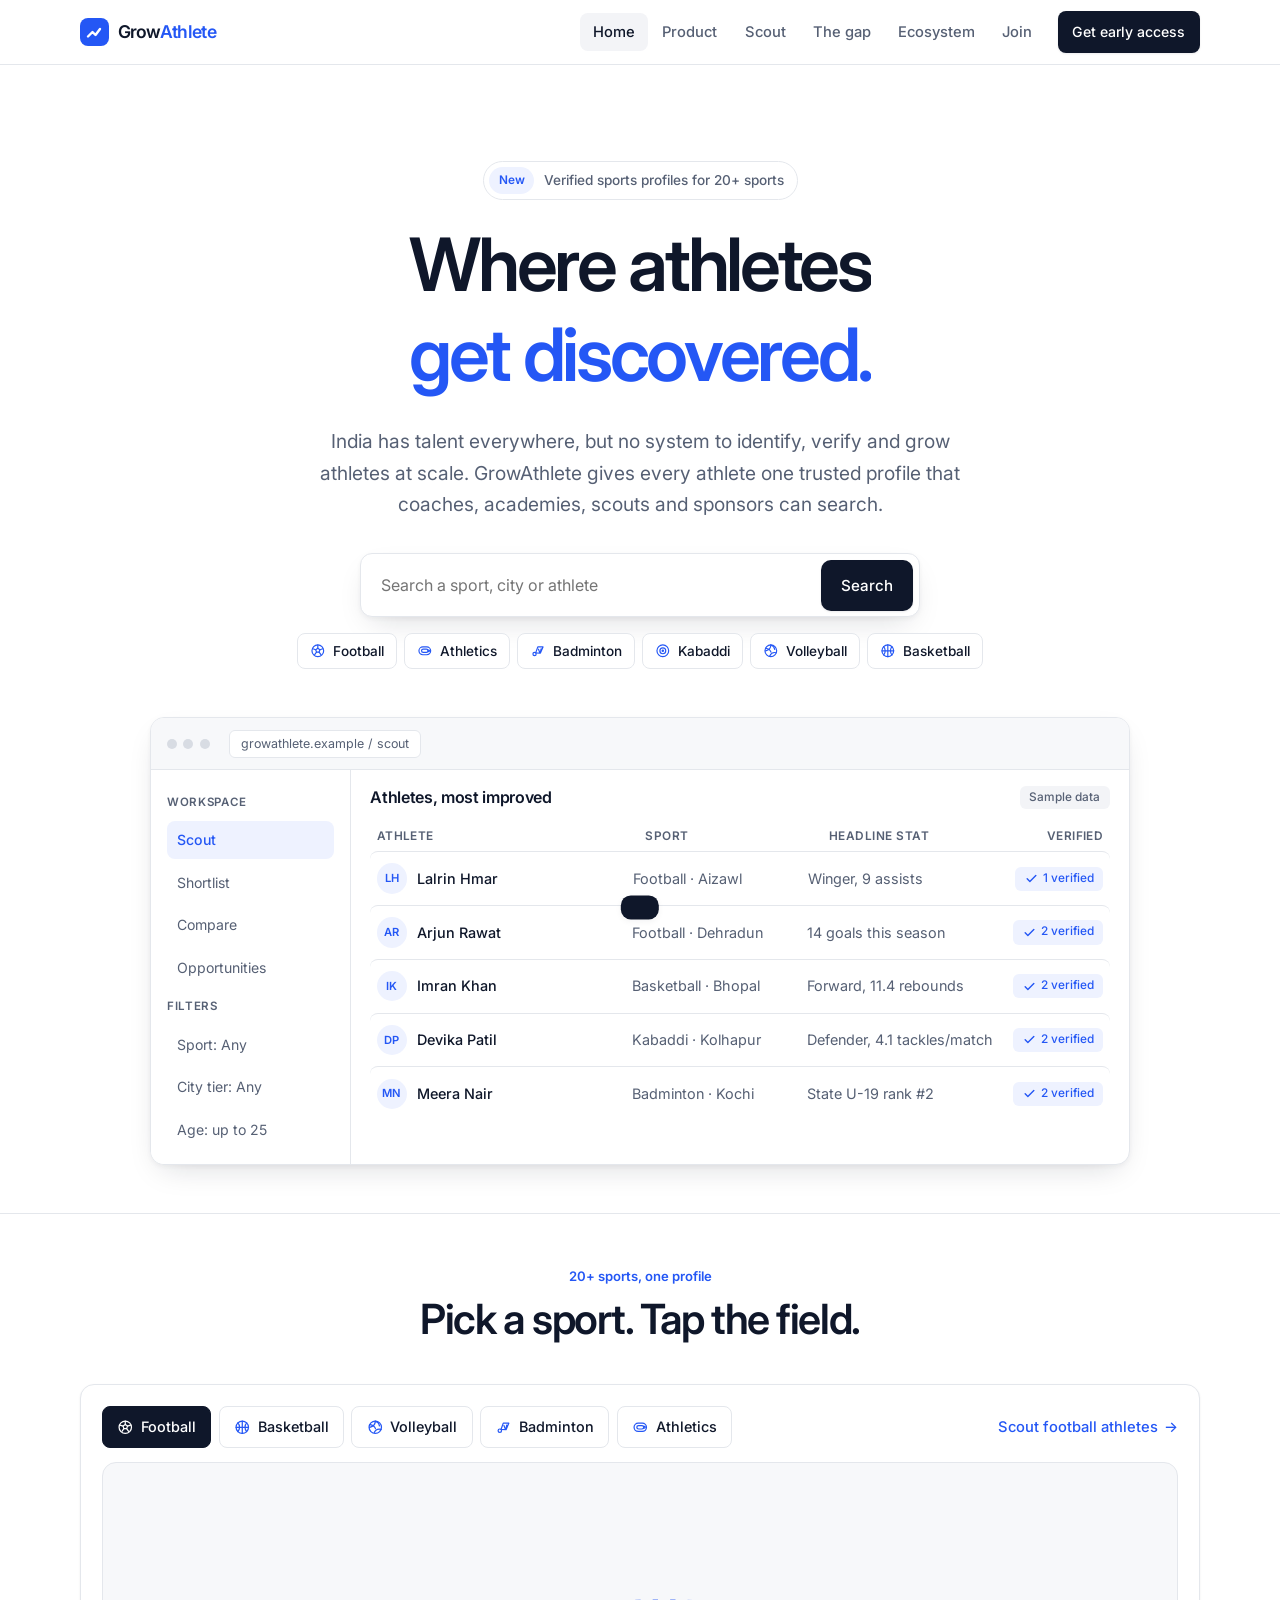
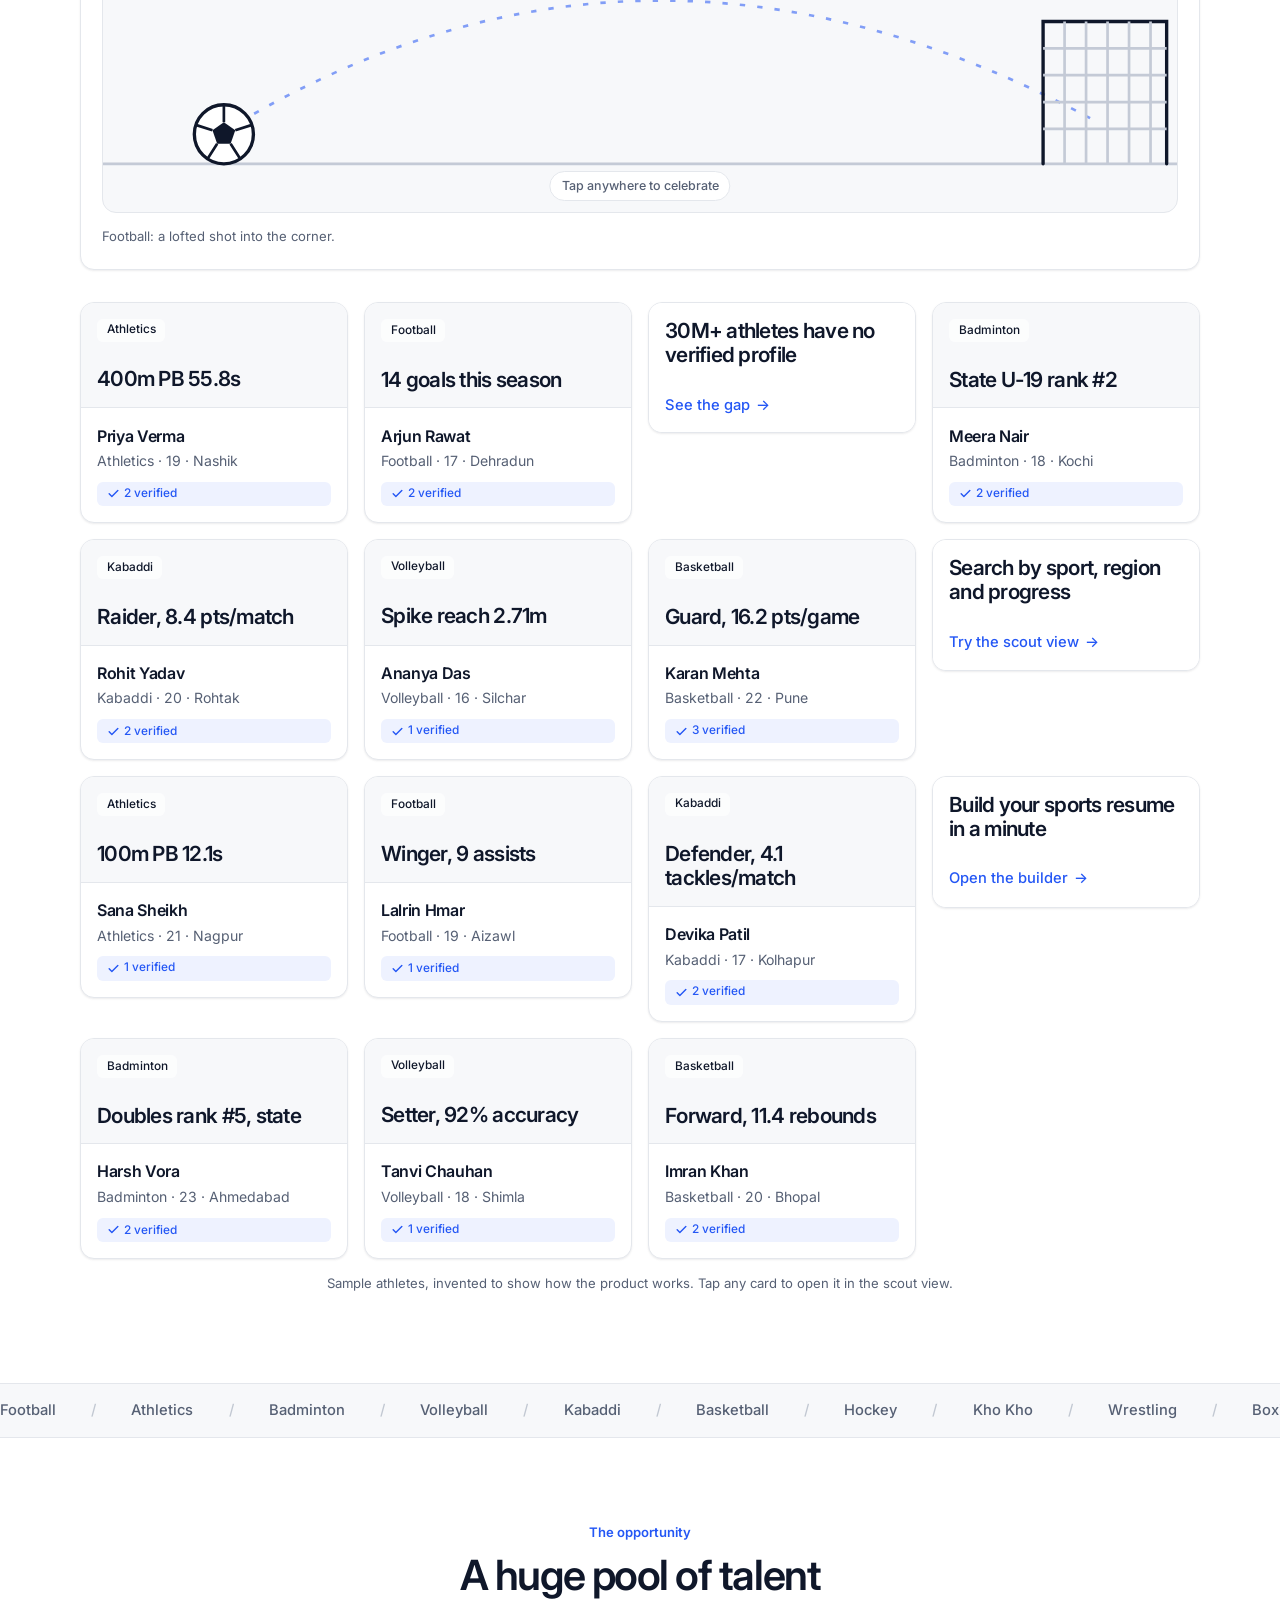
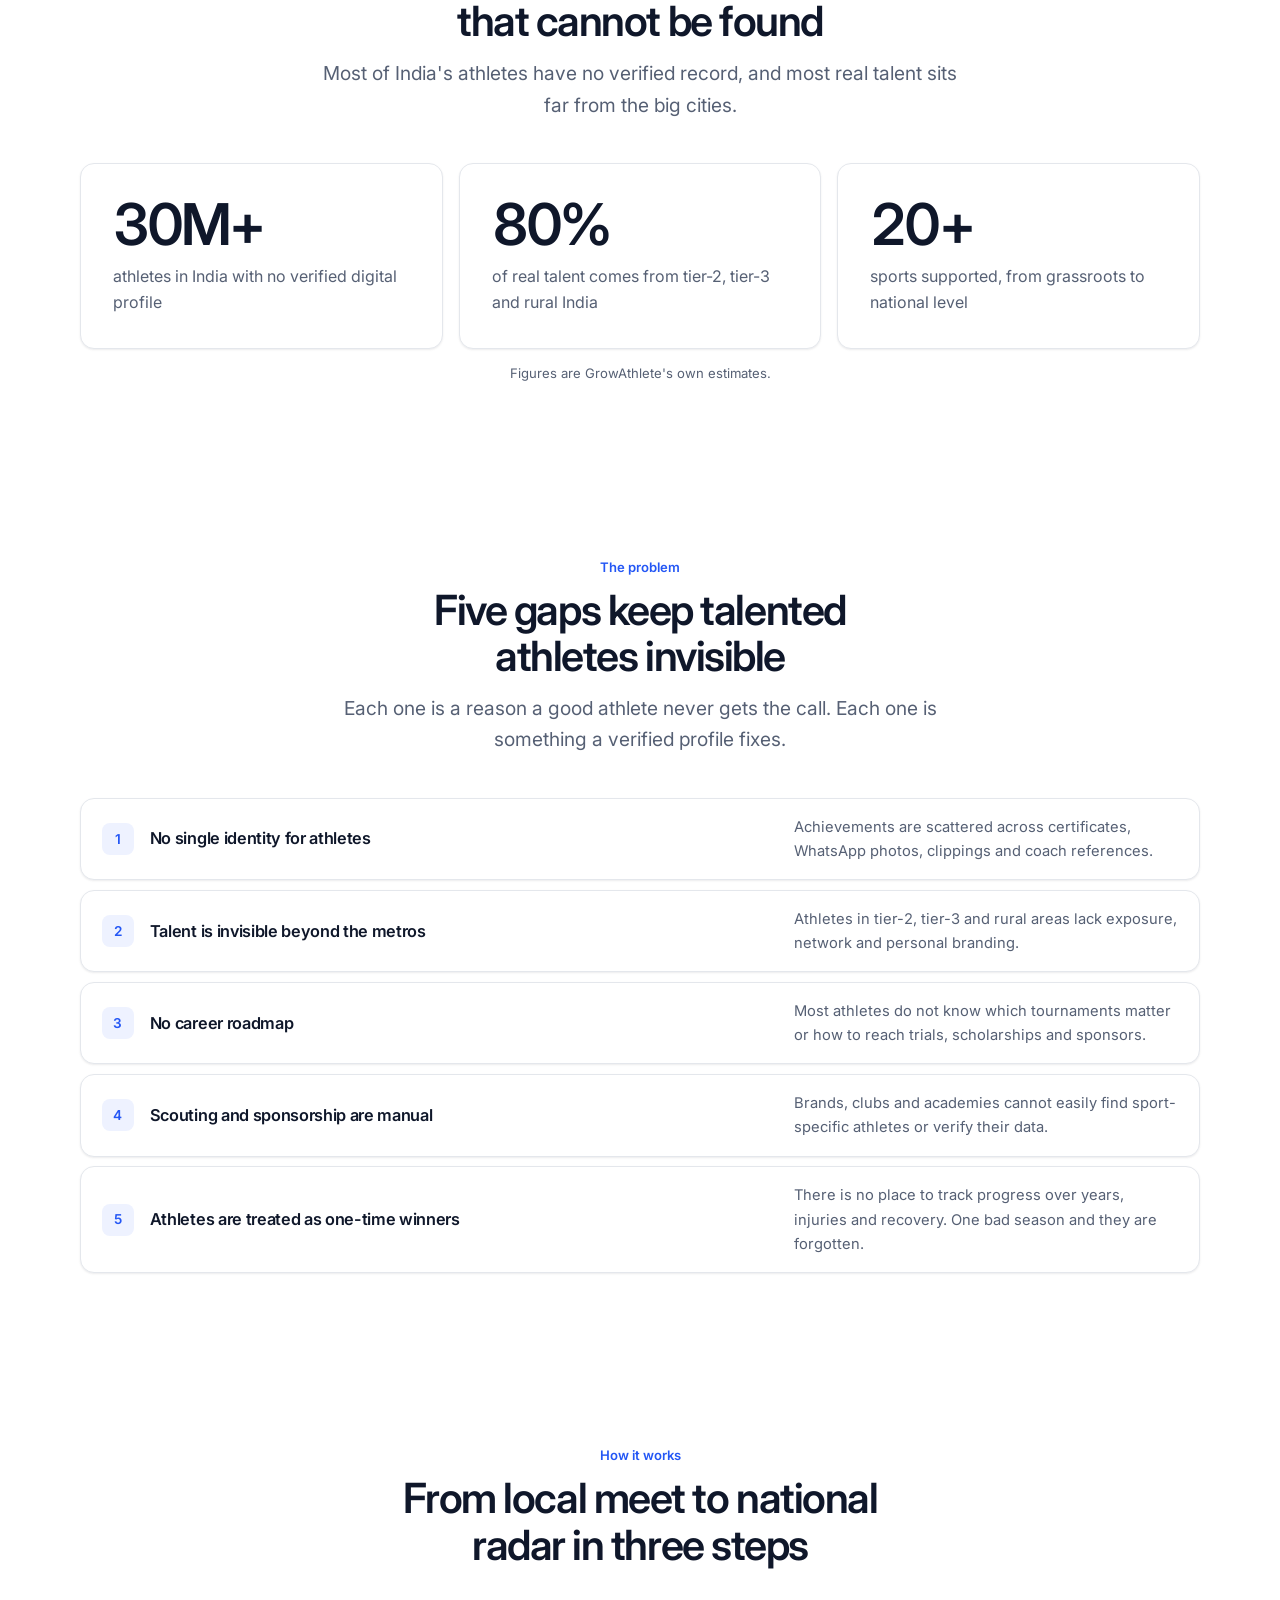
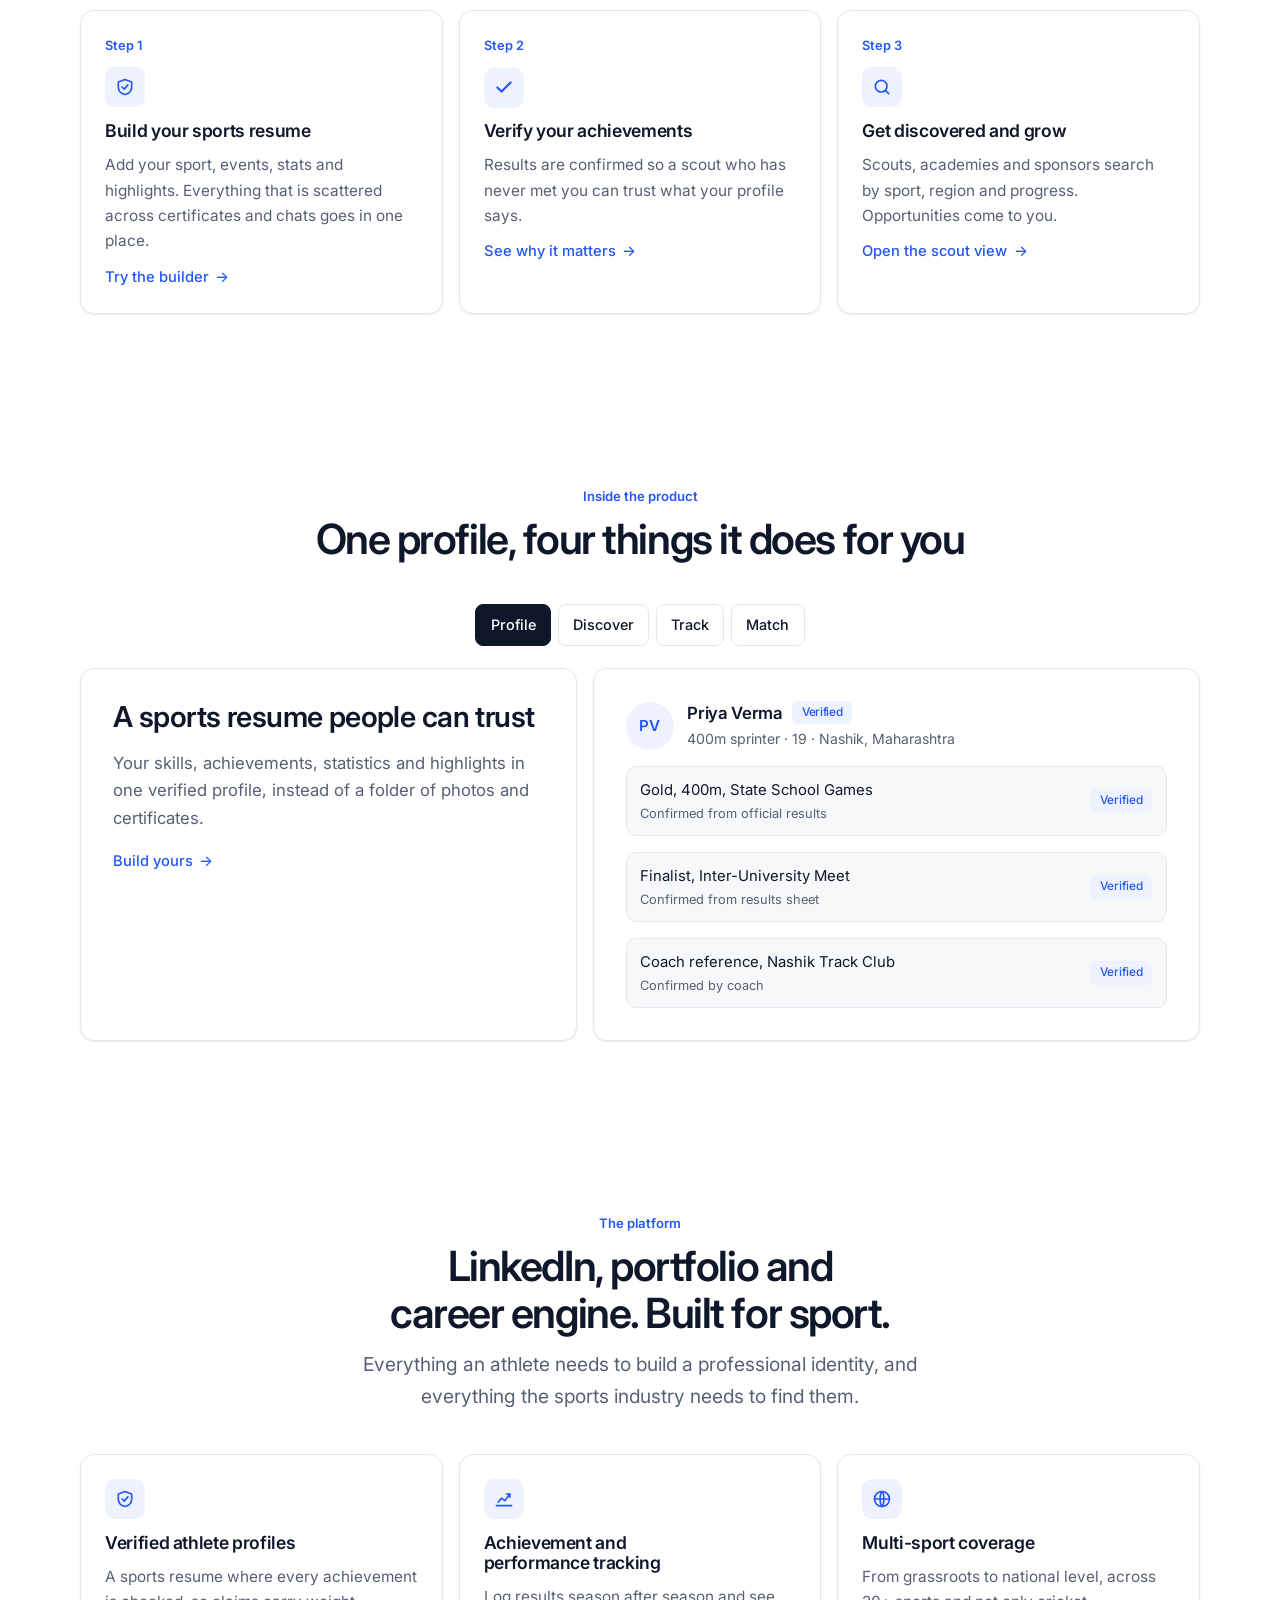
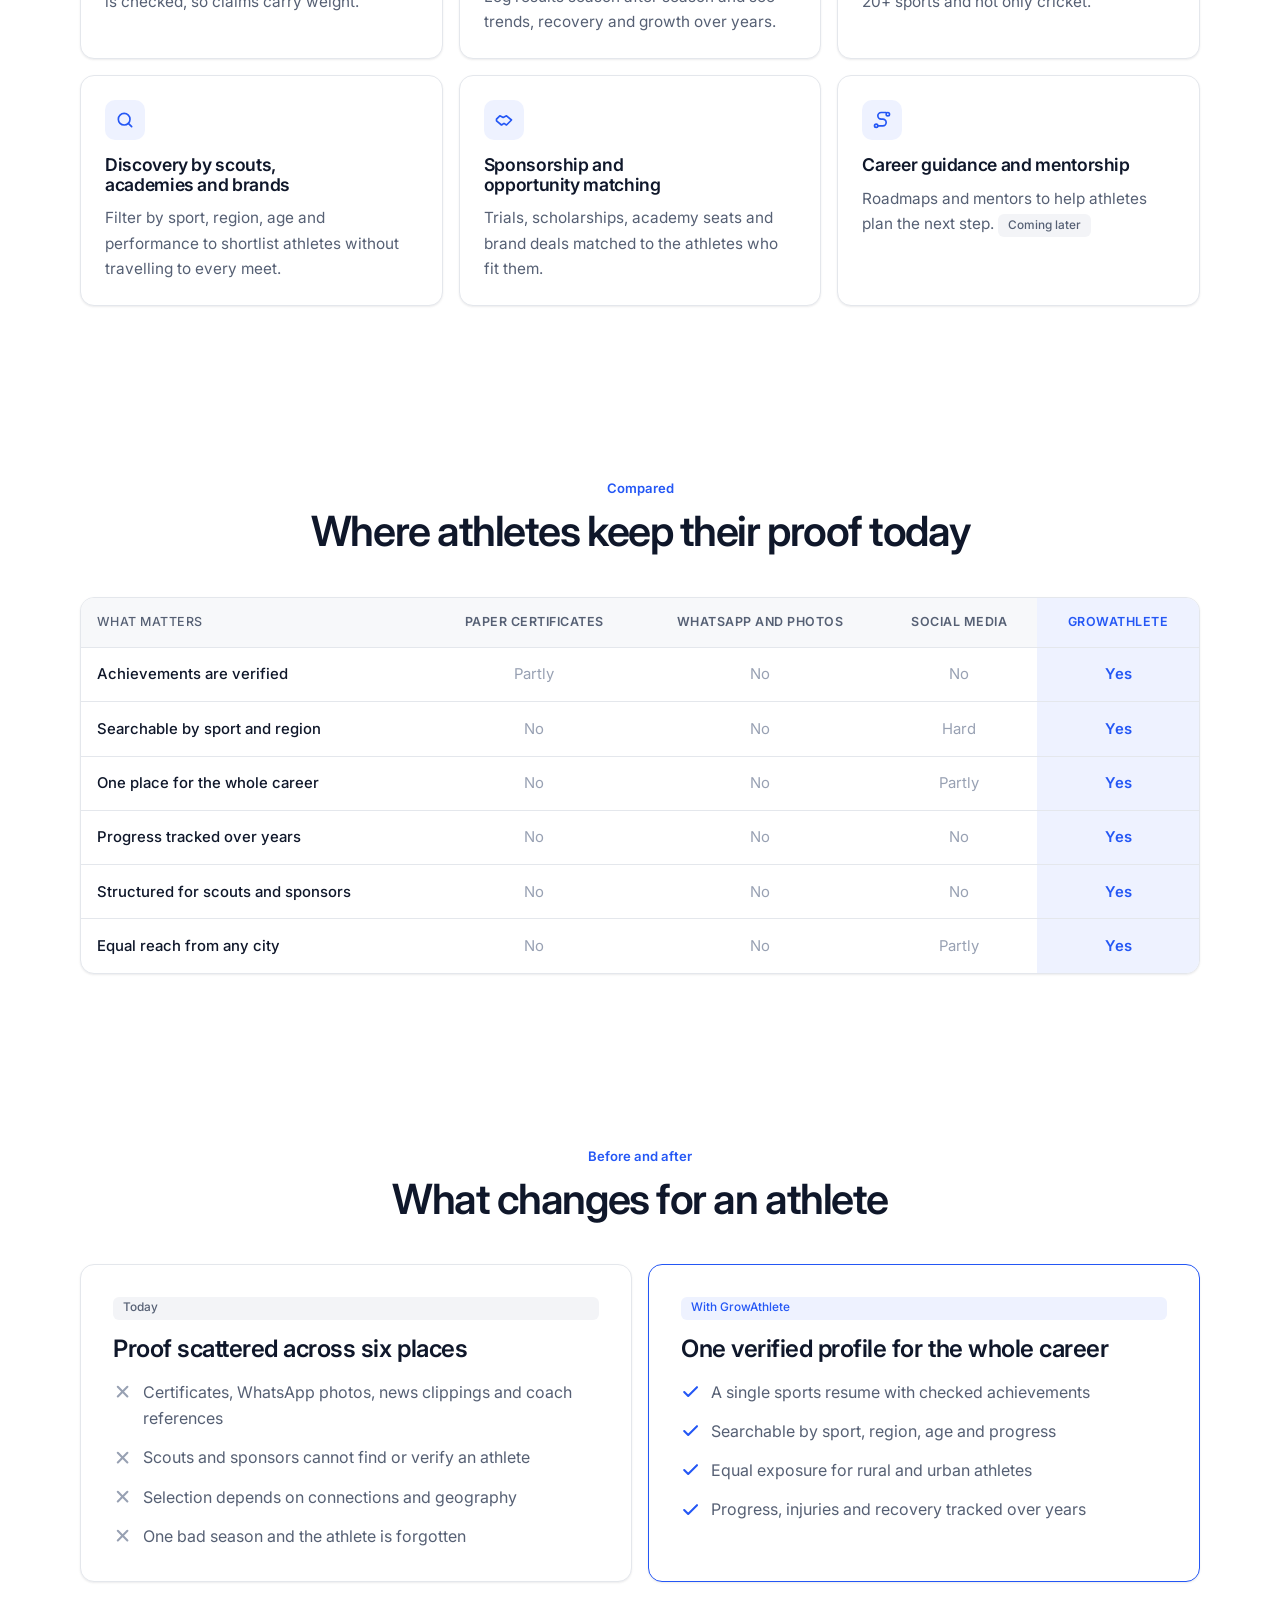
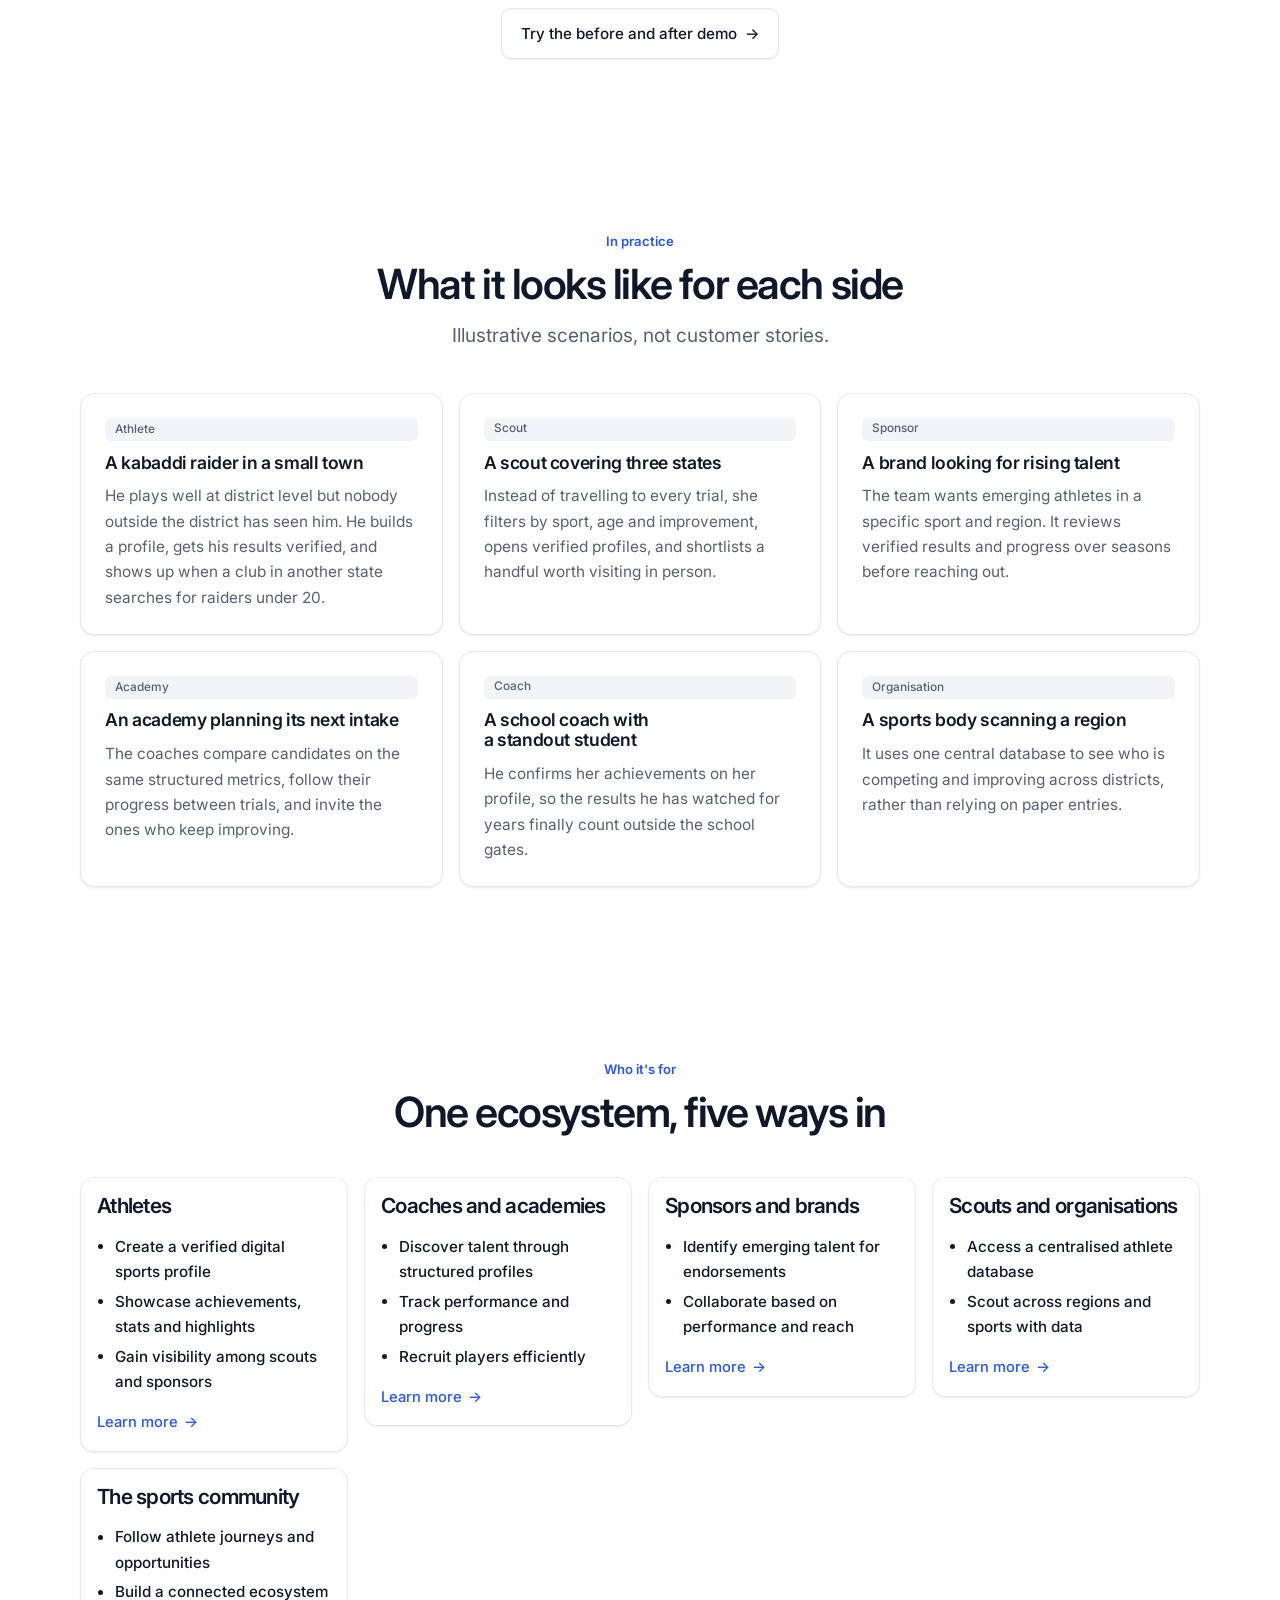
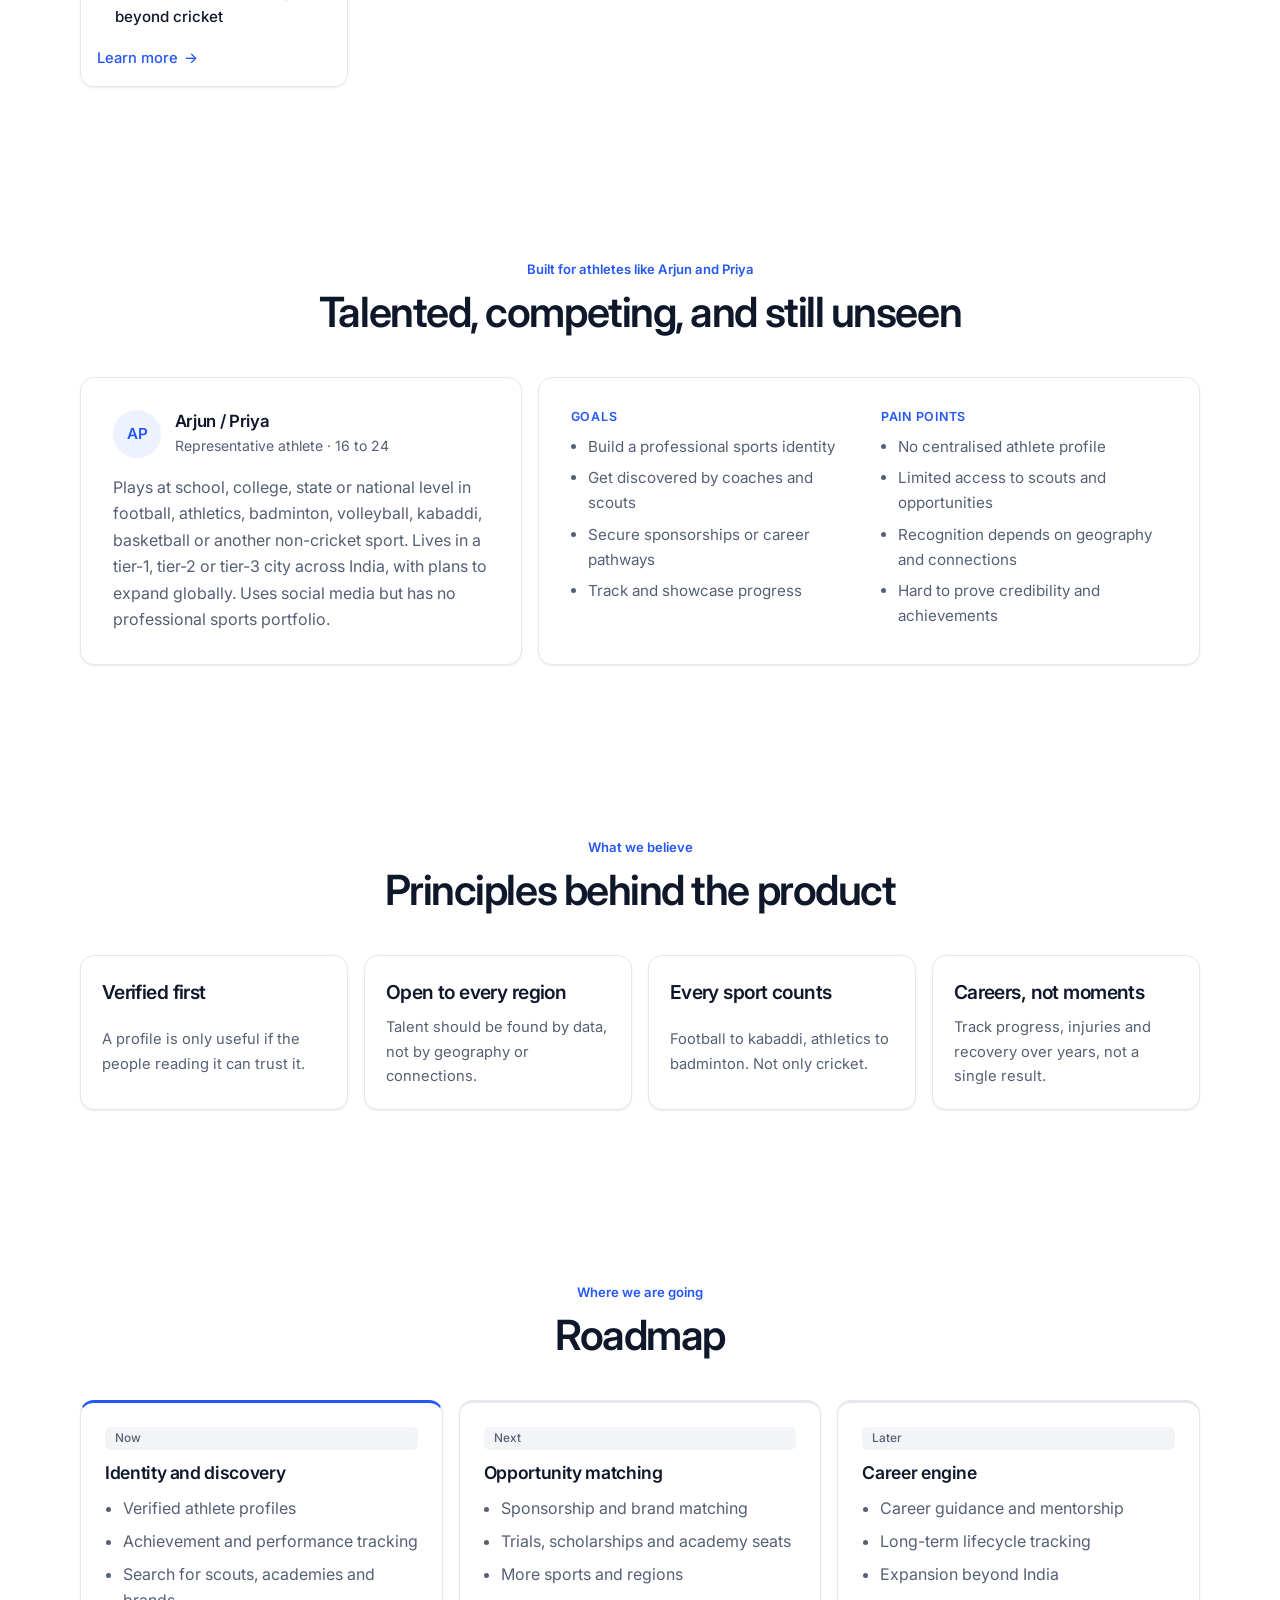
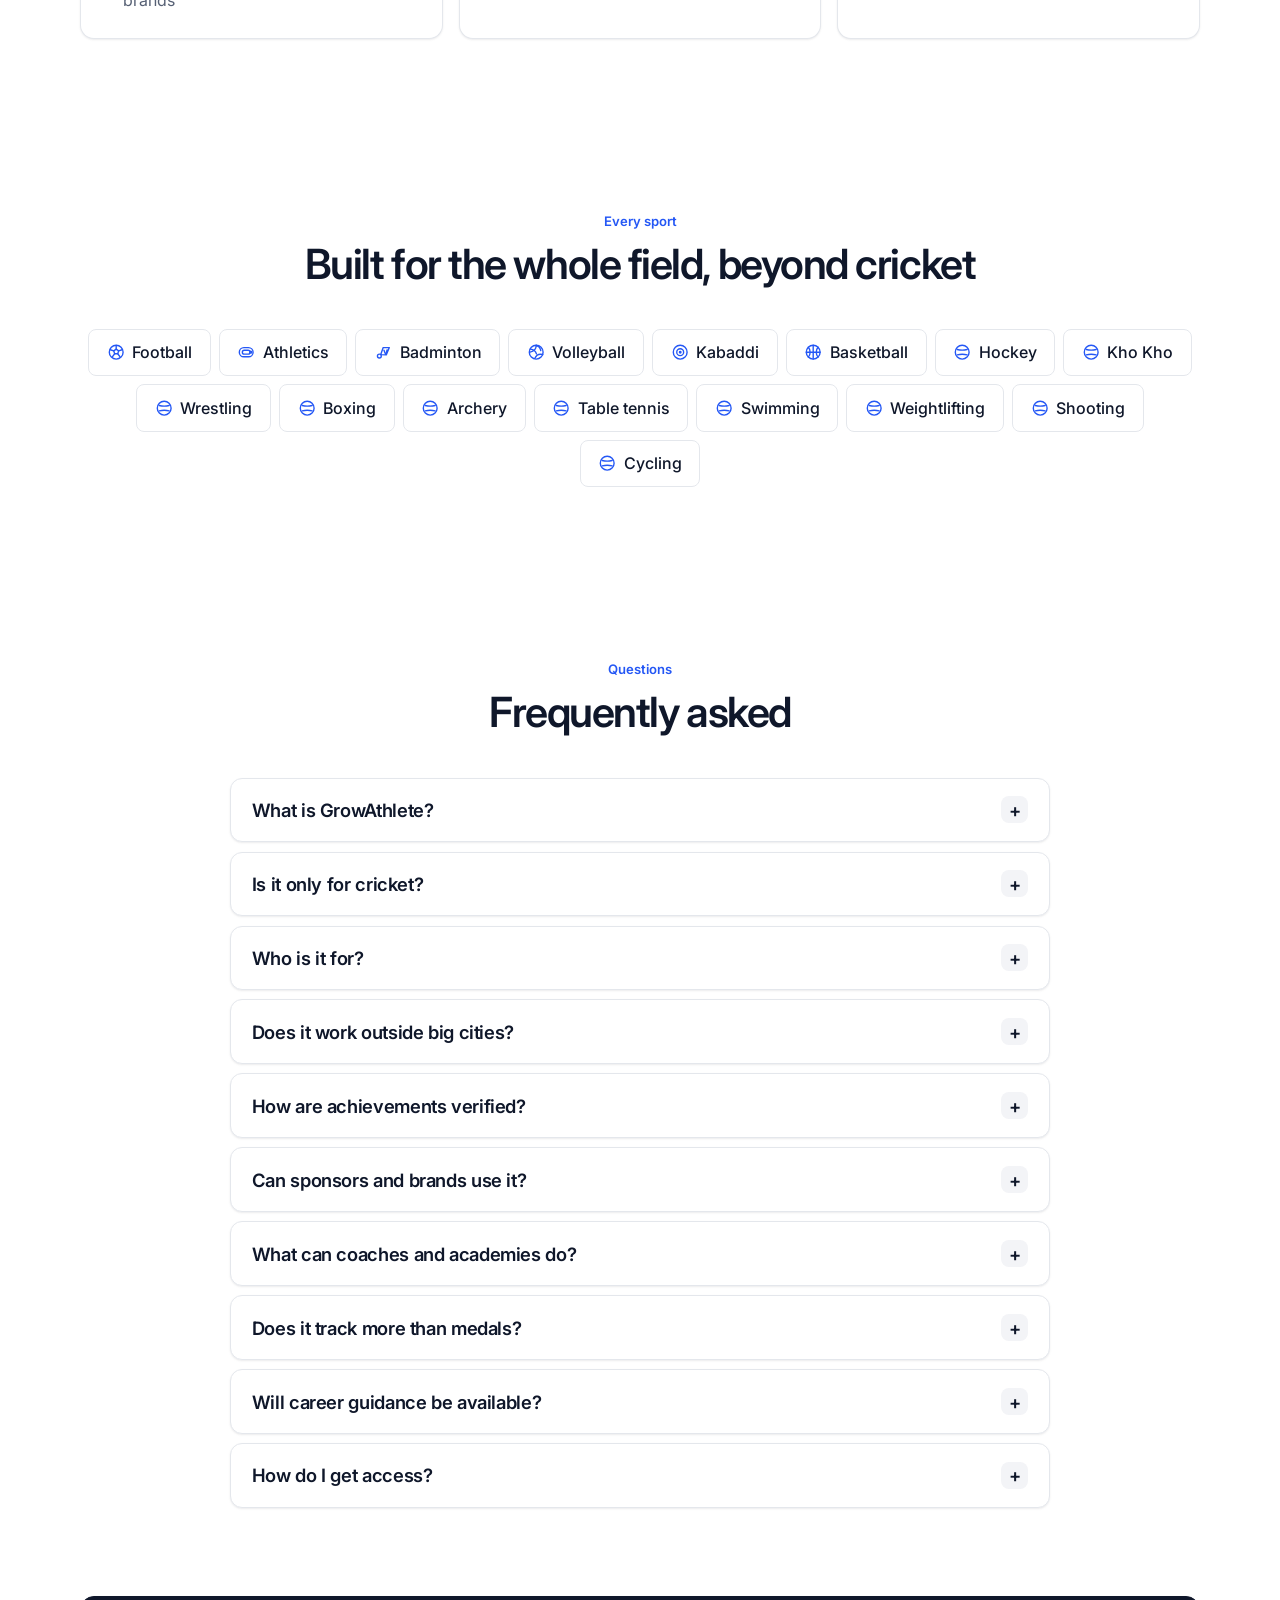
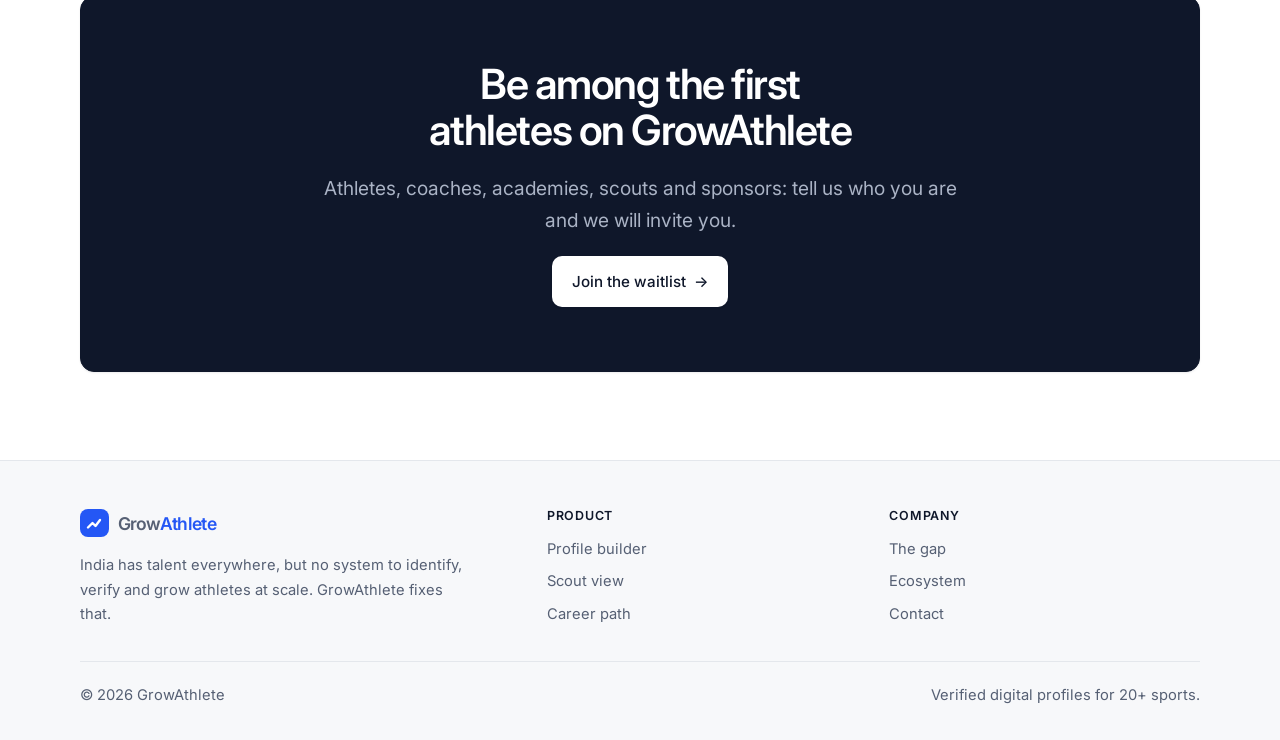
==== commit 7068b469: "Add sport-based animations and interaction polish Interactive arena with football, basketball, volle" ====
--- a/index.html
+++ b/index.html
@@ -47,6 +47,24 @@
   </div>
 </section>
 
+<!-- Arena -->
+<section style="padding-block:clamp(2rem,5vw,3.5rem) 0">
+  <div class="wrap">
+    <div class="head center reveal"><p class="tag">20+ sports, one profile</p><h2>Pick a sport. Tap the field.</h2></div>
+    <div class="card arena reveal">
+      <div class="arena-top">
+        <div class="chips" role="tablist" aria-label="Sport" id="arena-tabs"></div>
+        <a class="link" id="arena-link" href="scout.html">Scout football athletes <i>→</i></a>
+      </div>
+      <div class="arena-stage" id="arena-stage" role="img" aria-label="Animated scene of the chosen sport. Tap to celebrate.">
+        <svg class="scene" id="arena-svg" viewBox="0 0 800 260" preserveAspectRatio="xMidYMid meet"></svg>
+        <span class="arena-hint">Tap anywhere to celebrate</span>
+      </div>
+      <p class="note" id="arena-line" style="margin-top:.8rem"></p>
+    </div>
+  </div>
+</section>
+
 <!-- Wall -->
 <section style="padding-top:2rem">
   <div class="wrap">
@@ -306,5 +324,6 @@
 <script src="js/data.js"></script>
 <script src="js/main.js"></script>
 <script src="js/home.js"></script>
+<script src="js/arena.js"></script>
 </body>
 </html>
--- a/css/style.css
+++ b/css/style.css
@@ -431,11 +431,99 @@
 @media (max-width: 480px) { .facts { grid-template-columns: 1fr; } }
 
 /* Reveal (content is visible by default; JS opts in) */
-.js .reveal { opacity: 0; transform: translateY(20px); transition: opacity .6s ease, transform .6s cubic-bezier(.2, .8, .2, 1); transition-delay: calc(var(--i, 0) * 70ms); }
-.js .reveal.in { opacity: 1; transform: none; }
+/* Sport icons: each one moves the way its sport does when you hover */
+.si { width: 1.15em; height: 1.15em; flex: none; }
+.chip.sp, .sportgrid a, .quick .chip { display: inline-flex; align-items: center; gap: .45rem; }
+.chip.sp .si { color: var(--accent); }
+.chip[aria-pressed="true"].sp .si, .chip[aria-selected="true"].sp .si { color: #fff; }
+.sportgrid a .si { color: var(--accent); }
+:is(a, button):hover > .si-football { animation: si-spin .8s ease; }
+:is(a, button):hover > .si-basketball { animation: si-bounce .7s ease-in-out 2; }
+:is(a, button):hover > .si-volleyball { animation: si-float .9s ease-in-out; }
+:is(a, button):hover > .si-badminton { animation: si-flick .6s ease-in-out; }
+:is(a, button):hover > .si-athletics { animation: si-dash .6s ease-in-out; }
+:is(a, button):hover > .si-kabaddi { animation: si-pulse .6s ease-in-out 2; }
+:is(a, button):hover > .si:not(.si-football):not(.si-basketball):not(.si-volleyball):not(.si-badminton):not(.si-athletics):not(.si-kabaddi) { animation: si-bounce .7s ease-in-out; }
+@keyframes si-spin { to { transform: rotate(360deg); } }
+@keyframes si-bounce { 0%, 100% { transform: translateY(0) scaleY(1); } 45% { transform: translateY(-.35em) scaleY(1.05); } 90% { transform: translateY(0) scaleY(.86); } }
+@keyframes si-float { 40% { transform: translateY(-.4em) rotate(120deg); } 100% { transform: translateY(0) rotate(360deg); } }
+@keyframes si-flick { 30% { transform: rotate(-30deg); } 65% { transform: rotate(25deg); } 100% { transform: rotate(0); } }
+@keyframes si-dash { 40% { transform: translateX(.35em) skewX(-14deg); } 100% { transform: translateX(0) skewX(0); } }
+@keyframes si-pulse { 50% { transform: scale(1.28); } }
+
+/* Arena */
+.arena { padding: clamp(.9rem, 2vw, 1.3rem); }
+.arena-top { display: flex; flex-wrap: wrap; gap: .8rem 1rem; justify-content: space-between; align-items: center; margin-bottom: .9rem; }
+.arena-stage { position: relative; background: var(--bg2); border: 1px solid var(--line); border-radius: 14px; cursor: pointer; overflow: hidden; transition: border-color .2s; }
+.arena-stage:hover { border-color: var(--accent); }
+.arena-stage svg { display: block; width: 100%; height: auto; }
+.arena-hint { position: absolute; left: 50%; bottom: .7rem; transform: translateX(-50%); font-size: .78rem; font-weight: 500; color: var(--ink-soft); background: #fff; border: 1px solid var(--line); border-radius: 999px; padding: .25rem .7rem; pointer-events: none; }
+.scene * { transform-box: fill-box; transform-origin: center; }
+.sc-line { stroke: #C4CAD6; fill: none; stroke-width: 2; }
+.sc-ink { stroke: var(--ink); stroke-width: 2.5; fill: none; stroke-linecap: round; }
+.sc-dash { stroke: var(--accent); stroke-width: 2; stroke-dasharray: 4 9; fill: none; opacity: .55; }
+/* Football: lofted shot, net ripples on the goal */
+.fb-x { animation: fb-x 3.6s linear infinite; }
+.fb-y { animation: fb-y 3.6s linear infinite; }
+.fb-spin { animation: fb-spin 3.6s linear infinite; }
+@keyframes fb-x { 0% { transform: translateX(0); opacity: 0; } 4% { opacity: 1; } 72% { transform: translateX(645px); } 90% { transform: translateX(660px); opacity: 1; } 100% { transform: translateX(660px); opacity: 0; } }
+@keyframes fb-y { 0% { transform: translateY(0); animation-timing-function: cubic-bezier(.2, .7, .4, 1); } 34% { transform: translateY(-120px); animation-timing-function: cubic-bezier(.6, 0, .9, .5); } 72% { transform: translateY(-14px); } 85% { transform: translateY(0); } 100% { transform: translateY(0); } }
+@keyframes fb-spin { to { transform: rotate(900deg); } }
+.fb-net { animation: fb-net 3.6s ease-out infinite; transform-origin: left center; }
+@keyframes fb-net { 0%, 70% { transform: scaleX(1); } 76% { transform: scaleX(1.1); } 88%, 100% { transform: scaleX(1); } }
+/* Basketball: three dribbles, then a shot through the hoop */
+.bb { animation: bb 4s infinite; }
+.bb-spin { animation: fb-spin 4s linear infinite; }
+@keyframes bb {
+  0% { transform: translate(0, 0); opacity: 0; animation-timing-function: cubic-bezier(.2, .7, .4, 1); }
+  2% { opacity: 1; }
+  10% { transform: translate(0, -78px); animation-timing-function: cubic-bezier(.6, 0, .9, .5); }
+  20% { transform: translate(0, 0); animation-timing-function: cubic-bezier(.2, .7, .4, 1); }
+  30% { transform: translate(0, -78px); animation-timing-function: cubic-bezier(.6, 0, .9, .5); }
+  40% { transform: translate(0, 0); animation-timing-function: cubic-bezier(.2, .7, .4, 1); }
+  48% { transform: translate(6px, -70px); animation-timing-function: linear; }
+  72% { transform: translate(250px, -200px); animation-timing-function: cubic-bezier(.4, 0, .9, .6); }
+  84% { transform: translate(478px, -88px); animation-timing-function: ease-in; }
+  92% { transform: translate(484px, 0); opacity: 1; }
+  100% { transform: translate(484px, 0); opacity: 0; }
+}
+/* Volleyball and badminton: rallies over the net */
+.vx { animation: vx 4s linear infinite; }
+.vy { animation: vy 4s ease-in-out infinite; }
+.by { animation: by 4s ease-in-out infinite; }
+.spin-s { animation: fb-spin 4s linear infinite; }
+@keyframes vx { 0%, 100% { transform: translateX(0); } 50% { transform: translateX(500px); } }
+@keyframes vy { 0%, 50%, 100% { transform: translateY(-34px); } 25%, 75% { transform: translateY(-168px); } }
+@keyframes by { 0%, 50%, 100% { transform: translateY(-20px); } 25%, 75% { transform: translateY(-96px); } }
+.shuttle { animation: shuttle 4s linear infinite; }
+@keyframes shuttle { 0% { transform: rotate(-70deg); } 49% { transform: rotate(70deg); } 50% { transform: rotate(110deg); } 99% { transform: rotate(250deg); } 100% { transform: rotate(290deg); } }
+/* Athletics: four lanes, runners bob as they sprint */
+.run { animation: run 3.5s cubic-bezier(.45, .05, .55, .95) infinite; }
+.bob { animation: bob .32s ease-in-out infinite alternate; }
+@keyframes run { 0% { transform: translateX(0); } 88%, 100% { transform: translateX(630px); } }
+@keyframes bob { to { transform: translateY(-5px); } }
+
+/* Feel-good polish */
+::selection { background: var(--tint); color: var(--accent-dark); }
+.btn:active, .chip:active, .star:active, .seg button:active { transform: scale(.96); }
+.btn, .chip, .star, .step, .pin, .feat, .gaprow, .card { -webkit-tap-highlight-color: transparent; }
+.logo i { transition: transform .35s cubic-bezier(.3, 1.6, .5, 1); }
+.logo:hover i { transform: rotate(-14deg) scale(1.1); }
+.link:hover { text-decoration: underline; text-underline-offset: 3px; }
+.feat:hover .ico { transform: translateY(-2px) rotate(-6deg); }
+.ico { transition: transform .3s cubic-bezier(.3, 1.6, .5, 1); }
+.pin:hover .av, .trow:hover .av { transform: scale(1.1); }
+.av { transition: transform .25s cubic-bezier(.3, 1.6, .5, 1); }
+.trow { transition: background .15s; border-radius: 8px; }
+a.trow:hover { background: var(--bg2); }
+.input:hover { border-color: #C9CED8; }
+.meter i { transition-timing-function: cubic-bezier(.3, 1.3, .5, 1); }
+
+/* Content is always visible. Entering the viewport only adds a small upward slide, so nothing can stay hidden. */
+.reveal.in { animation: slide-in .6s cubic-bezier(.2, .8, .2, 1) both; animation-delay: calc(var(--i, 0) * 70ms); }
+@keyframes slide-in { from { transform: translateY(18px); } }
 @media (prefers-reduced-motion: reduce) {
   html { scroll-behavior: auto; }
   *, *::before, *::after { animation-duration: .001s !important; animation-delay: 0s !important; animation-iteration-count: 1 !important; transition-duration: .001s !important; }
-  .js .reveal { opacity: 1; transform: none; }
   .marq-track { animation: none !important; }
 }
